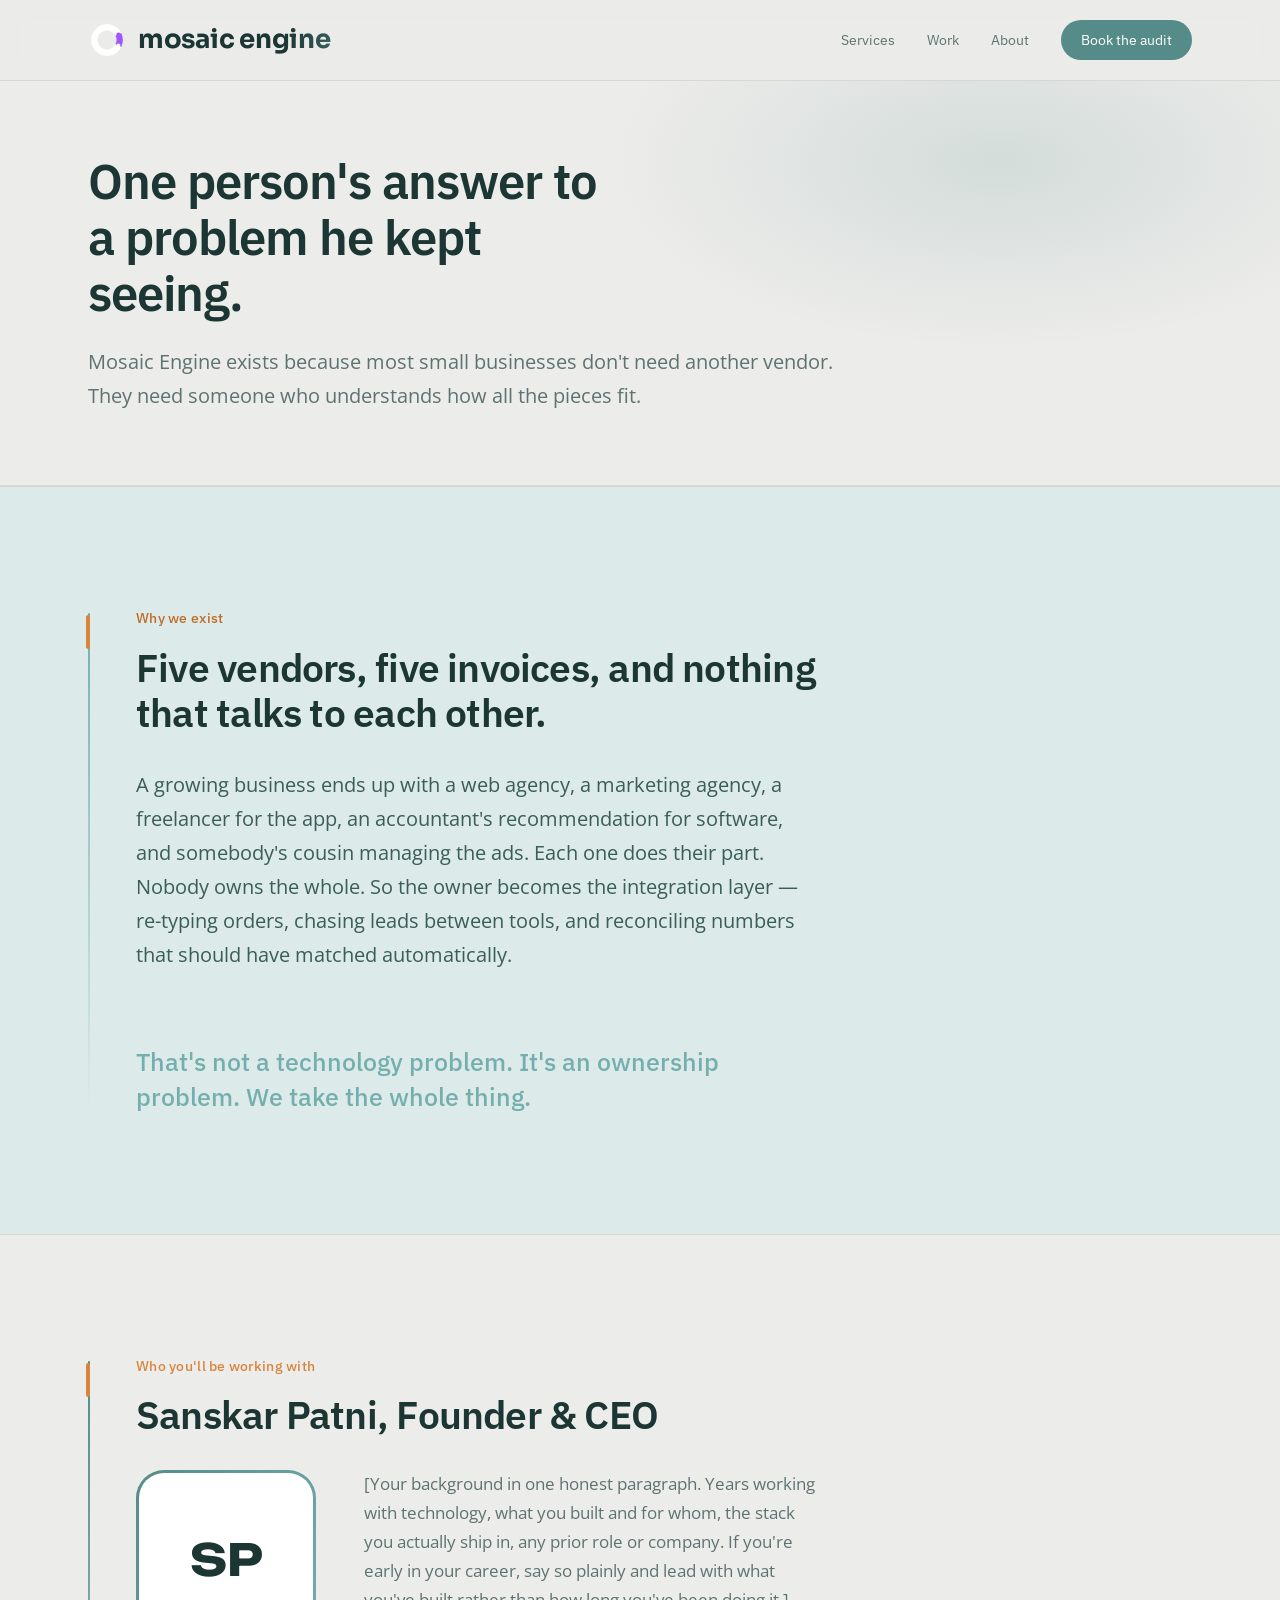
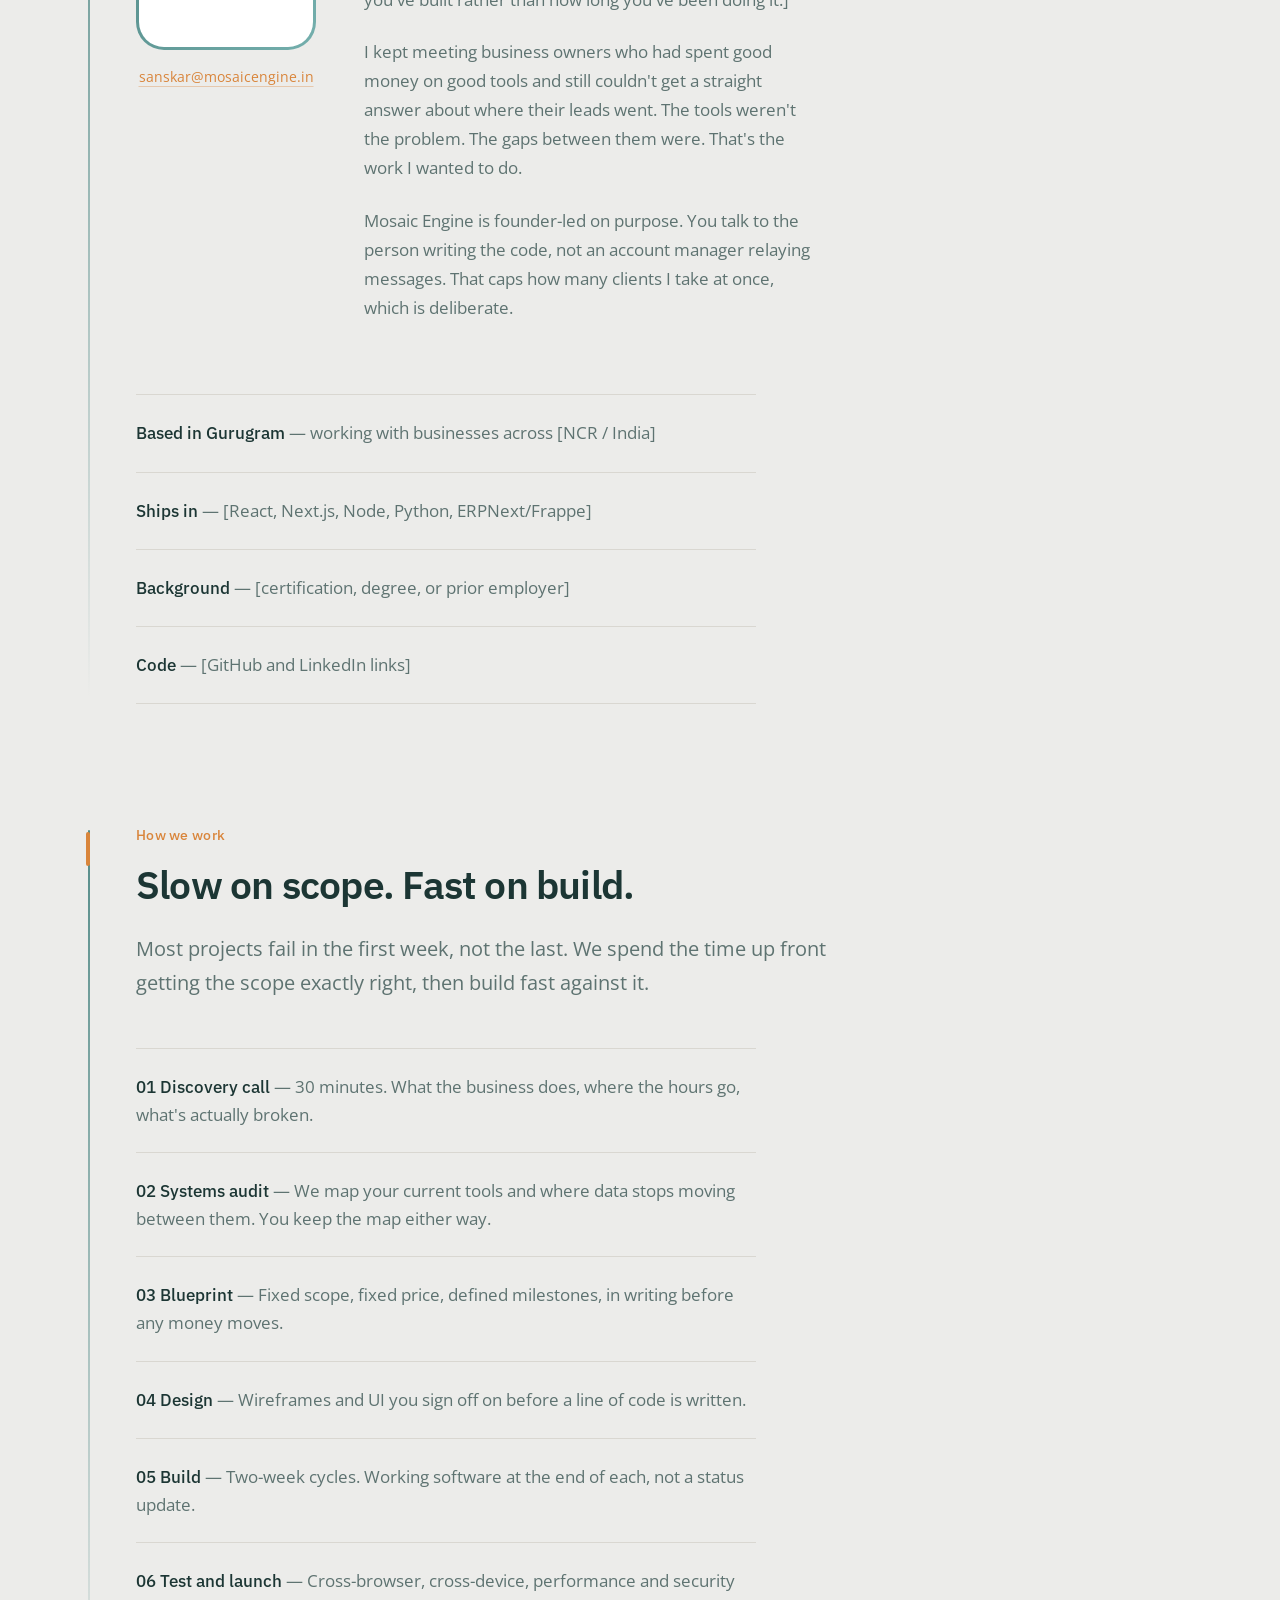
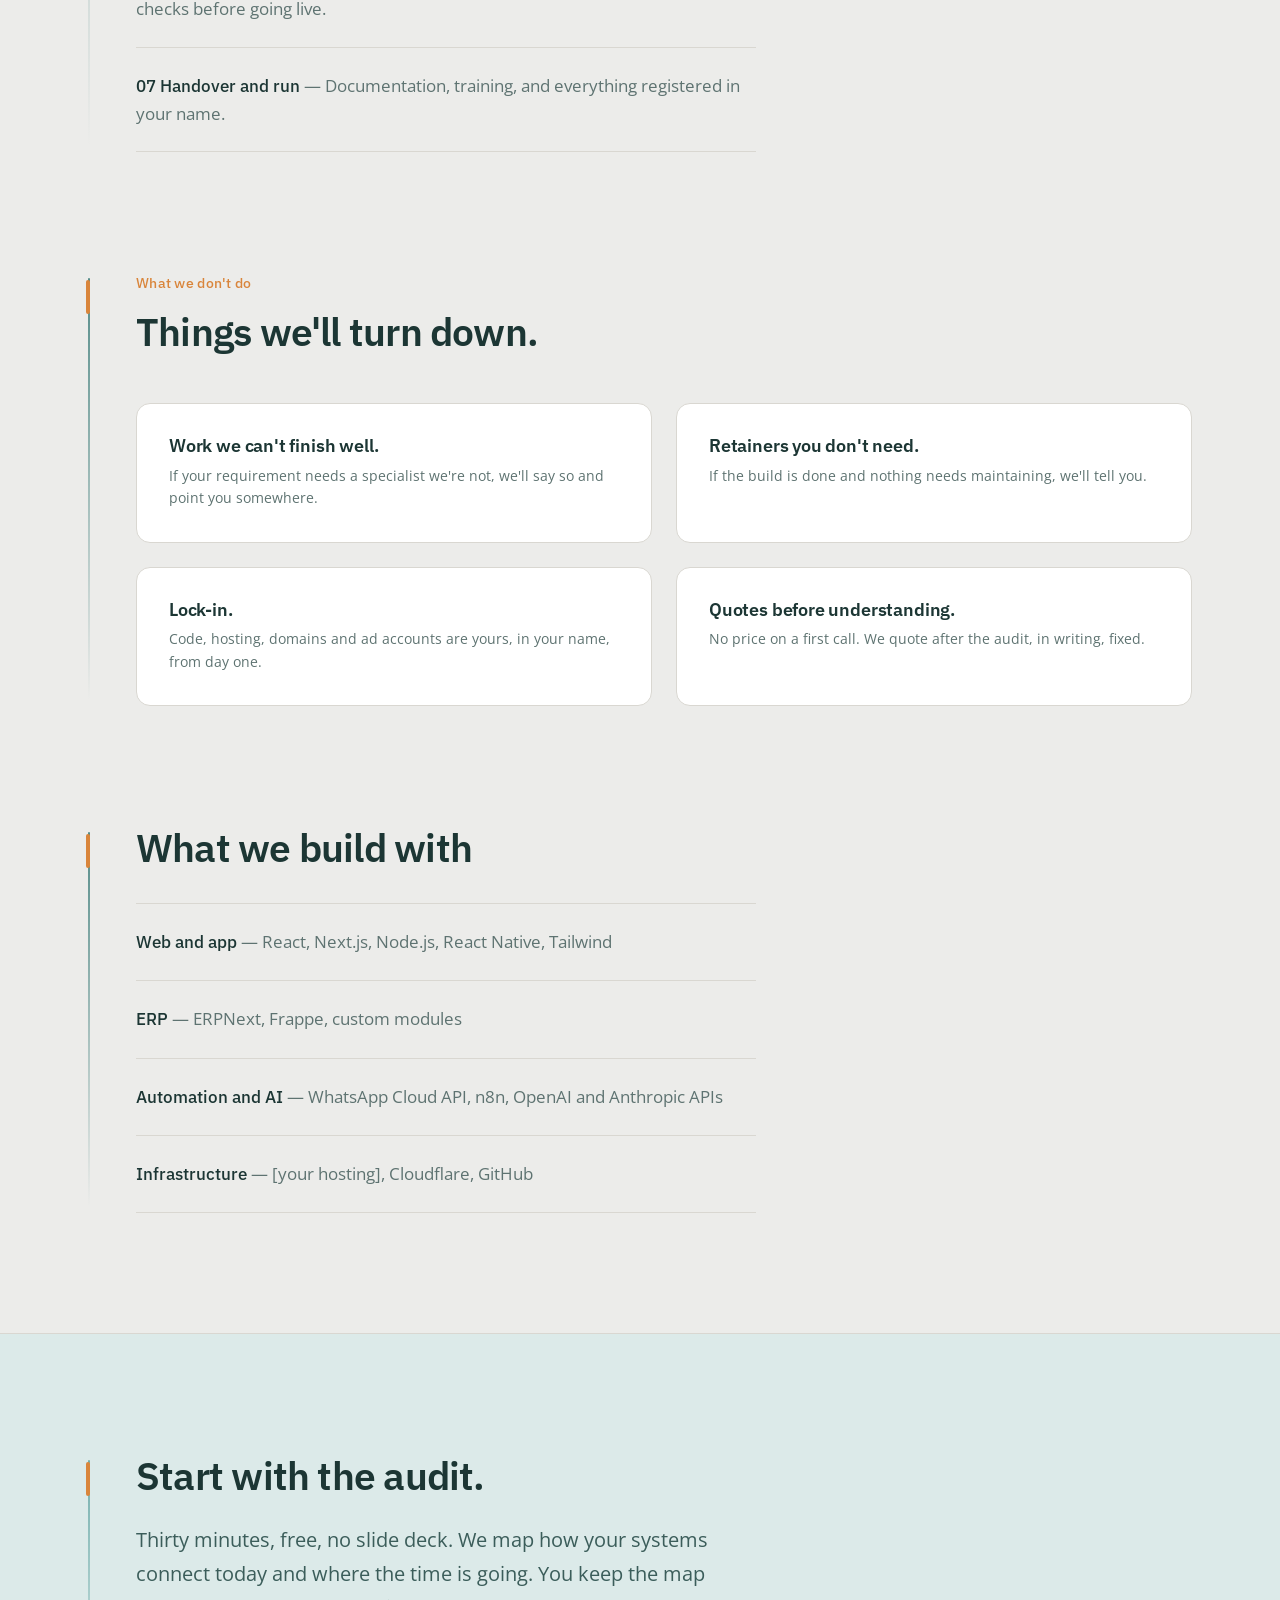
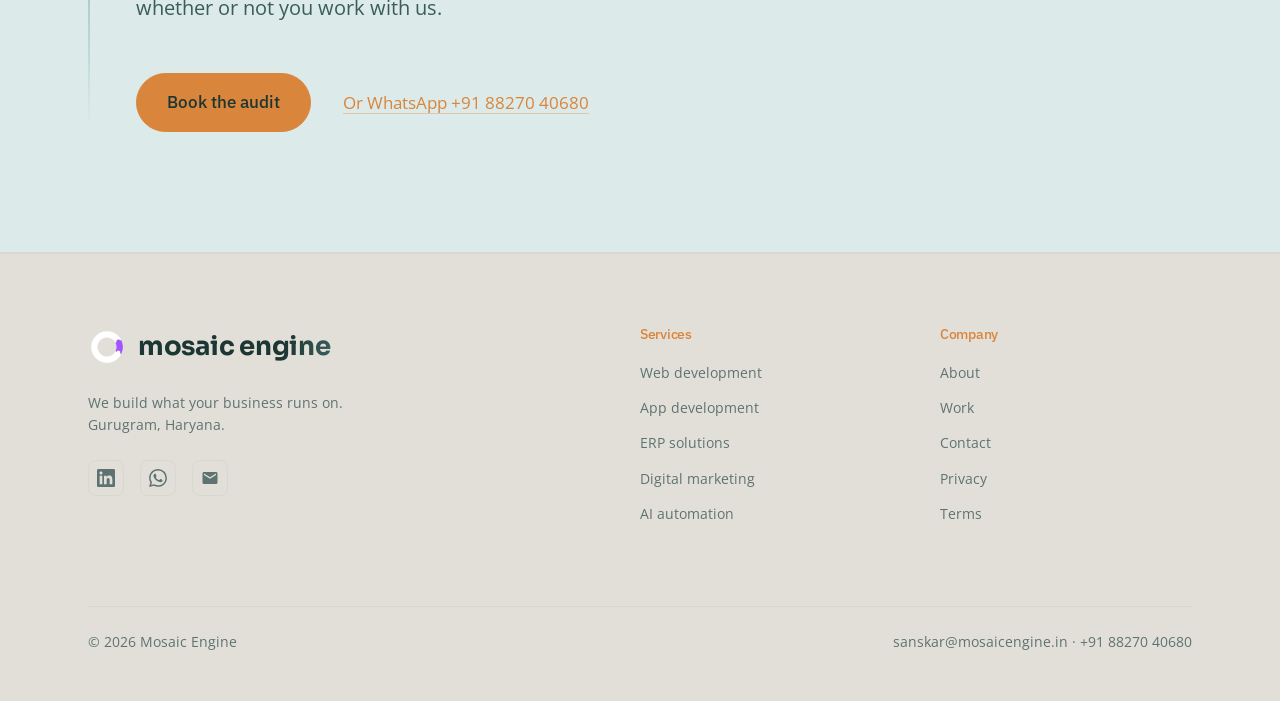
==== about.html @ bfa706b3 "Revert logo mark and favicon to original colors Keeps the teal/orange/cream site theme but restores " ====
<!DOCTYPE html>
<html lang="en-IN">
<head>
<meta charset="utf-8">
<meta name="viewport" content="width=device-width, initial-scale=1">
<title>About Mosaic Engine — Founder-led digital systems, Gurugram</title>
<meta name="description" content="Mosaic Engine is a founder-led studio in Gurugram building and connecting websites, apps, ERP, marketing and AI automation into one system.">
<link rel="canonical" href="https://mosaicengine.in/about.html">
<meta property="og:title" content="About Mosaic Engine — Founder-led digital systems, Gurugram">
<meta property="og:description" content="Mosaic Engine is a founder-led studio in Gurugram building and connecting websites, apps, ERP, marketing and AI automation into one system.">
<meta property="og:type" content="website">
<link rel="icon" href="favicon.svg" type="image/svg+xml">
<link rel="preconnect" href="https://fonts.googleapis.com">
<link rel="preconnect" href="https://fonts.gstatic.com" crossorigin>
<link href="https://fonts.googleapis.com/css2?family=Instrument+Sans:wght@400;500&family=Source+Serif+4:opsz,wght@8..60,400&display=swap" rel="stylesheet">
<link rel="stylesheet" href="styles-evolve.css">
<script>document.documentElement.classList.add('js')</script>
</head>
<body>
<a class="skip" href="#main">Skip to content</a>
<header class="site-head">
  <div class="wrap head-inner">
    <a class="brand" href="index.html" aria-label="Mosaic Engine home"><svg viewBox="12 12 96 96" aria-hidden="true"><path d="M95.95 77.53 A40 40 0 1 1 95.95 42.47 L93.26 43.78 A5 5 0 0 0 84.27 48.16 L81.57 49.48 A24 24 0 1 0 81.57 70.52 L84.27 71.84 A5 5 0 0 1 93.26 76.22 Z" fill="#FFFFFF"/><path d="M95.95 77.53 A40 40 0 0 0 95.95 42.47 L93.26 43.78 A5 5 0 0 0 84.27 48.16 L81.57 49.48 A24 24 0 0 1 81.57 70.52 L84.27 71.84 A5 5 0 0 1 93.26 76.22 Z" fill="#A056FF"/></svg><span>mosaic engine</span></a>
    <button class="nav-toggle" type="button" aria-expanded="false" aria-controls="site-nav" aria-label="Toggle menu">
      <span></span><span></span><span></span>
    </button>
    <nav class="nav" id="site-nav" aria-label="Main">
      <a href="services.html">Services</a>
      <a href="work.html">Work</a>
      <a href="about.html">About</a>
      <a class="nav-cta" href="contact.html">Book the audit</a>
    </nav>
  </div>
</header>
<main id="main">

<section class="page-head"><div class="wrap">
  <h1>One person's answer to a problem he kept seeing.</h1>
  <p class="lead">Mosaic Engine exists because most small businesses don't need another vendor. They need someone who understands how all the pieces fit.</p>
</div></section>

<section class="section inverted"><div class="wrap"><div class="seam col-8">
  <div class="seam-head"><p class="eyebrow">Why we exist</p><h2>Five vendors, five invoices, and nothing that talks to each other.</h2></div>
  <p class="lead" style="margin-top:var(--s-4)">A growing business ends up with a web agency, a marketing agency, a freelancer for the app, an accountant's recommendation for software, and somebody's cousin managing the ads. Each one does their part. Nobody owns the whole. So the owner becomes the integration layer &mdash; re-typing orders, chasing leads between tools, and reconciling numbers that should have matched automatically.</p>
  <p class="pull">That's not a technology problem. It's an ownership problem. We take the whole thing.</p>
</div></div></section>

<section class="section"><div class="wrap"><div class="seam col-8">
  <div class="seam-head"><p class="eyebrow">Who you'll be working with</p><h2>Sanskar Patni, Founder &amp; CEO</h2></div>
  <div class="founder-grid" style="margin-top:var(--s-4)">
    <div class="founder-portrait">
      <div class="founder-portrait-frame">
        <span class="founder-initials" aria-hidden="true">SP</span>
      </div>
      <a class="link founder-email" href="mailto:sanskar@mosaicengine.in">sanskar@mosaicengine.in</a>
    </div>
    <div>
      <p class="prose">[Your background in one honest paragraph. Years working with technology, what you built and for whom, the stack you actually ship in, any prior role or company. If you're early in your career, say so plainly and lead with what you've built rather than how long you've been doing it.]</p>
      <p class="prose">I kept meeting business owners who had spent good money on good tools and still couldn't get a straight answer about where their leads went. The tools weren't the problem. The gaps between them were. That's the work I wanted to do.</p>
      <p class="prose">Mosaic Engine is founder-led on purpose. You talk to the person writing the code, not an account manager relaying messages. That caps how many clients I take at once, which is deliberate.</p>
    </div>
  </div>
  <ul class="deliverables" style="margin-top:var(--s-5)">
    <li><strong>Based in Gurugram</strong> &mdash; <span>working with businesses across [NCR / India]</span></li>
    <li><strong>Ships in</strong> &mdash; <span>[React, Next.js, Node, Python, ERPNext/Frappe]</span></li>
    <li><strong>Background</strong> &mdash; <span>[certification, degree, or prior employer]</span></li>
    <li><strong>Code</strong> &mdash; <span>[GitHub and LinkedIn links]</span></li>
  </ul>
</div></div></section>

<section class="section" style="padding-top:0"><div class="wrap"><div class="seam">
  <div class="seam-head"><p class="eyebrow">How we work</p><h2>Slow on scope. Fast on build.</h2></div>
  <p class="lead" style="margin-top:var(--s-3)">Most projects fail in the first week, not the last. We spend the time up front getting the scope exactly right, then build fast against it.</p>
  <ul class="deliverables" style="margin-top:var(--s-5)">
    <li><strong>01 Discovery call</strong> &mdash; <span>30 minutes. What the business does, where the hours go, what's actually broken.</span></li>
    <li><strong>02 Systems audit</strong> &mdash; <span>We map your current tools and where data stops moving between them. You keep the map either way.</span></li>
    <li><strong>03 Blueprint</strong> &mdash; <span>Fixed scope, fixed price, defined milestones, in writing before any money moves.</span></li>
    <li><strong>04 Design</strong> &mdash; <span>Wireframes and UI you sign off on before a line of code is written.</span></li>
    <li><strong>05 Build</strong> &mdash; <span>Two-week cycles. Working software at the end of each, not a status update.</span></li>
    <li><strong>06 Test and launch</strong> &mdash; <span>Cross-browser, cross-device, performance and security checks before going live.</span></li>
    <li><strong>07 Handover and run</strong> &mdash; <span>Documentation, training, and everything registered in your name.</span></li>
  </ul>
</div></div></section>

<section class="section" style="padding-top:0"><div class="wrap"><div class="seam">
  <div class="seam-head"><p class="eyebrow">What we don't do</p><h2>Things we'll turn down.</h2></div>
  <div class="cards cards-2">
    <div class="card"><h3>Work we can't finish well.</h3><p>If your requirement needs a specialist we're not, we'll say so and point you somewhere.</p></div>
    <div class="card"><h3>Retainers you don't need.</h3><p>If the build is done and nothing needs maintaining, we'll tell you.</p></div>
    <div class="card"><h3>Lock-in.</h3><p>Code, hosting, domains and ad accounts are yours, in your name, from day one.</p></div>
    <div class="card"><h3>Quotes before understanding.</h3><p>No price on a first call. We quote after the audit, in writing, fixed.</p></div>
  </div>
</div></div></section>

<section class="section" style="padding-top:0"><div class="wrap"><div class="seam col-8">
  <div class="seam-head"><h2>What we build with</h2></div>
  <ul class="deliverables" style="margin-top:var(--s-4)">
    <li><strong>Web and app</strong> &mdash; <span>React, Next.js, Node.js, React Native, Tailwind</span></li>
    <li><strong>ERP</strong> &mdash; <span>ERPNext, Frappe, custom modules</span></li>
    <li><strong>Automation and AI</strong> &mdash; <span>WhatsApp Cloud API, n8n, OpenAI and Anthropic APIs</span></li>
    <li><strong>Infrastructure</strong> &mdash; <span>[your hosting], Cloudflare, GitHub</span></li>
  </ul>
</div></div></section>
<section class="section inverted">
  <div class="wrap"><div class="seam col-7">
    <div class="seam-head"><h2>Start with the audit.</h2></div>
    <p class="lead" style="margin-top:var(--s-3)">Thirty minutes, free, no slide deck. We map how your systems connect today and where the time is going. You keep the map whether or not you work with us.</p>
    <div class="actions">
      <a class="btn" href="contact.html">Book the audit</a>
      <a class="link" href="https://wa.me/918827040680">Or WhatsApp +91 88270 40680</a>
    </div>
  </div></div>
</section>
</main>
<footer class="site-foot">
  <div class="wrap">
    <div class="foot-grid">
      <div>
        <a class="brand" href="index.html" style="margin-bottom:var(--s-3)"><svg viewBox="12 12 96 96" aria-hidden="true"><path d="M95.95 77.53 A40 40 0 1 1 95.95 42.47 L93.26 43.78 A5 5 0 0 0 84.27 48.16 L81.57 49.48 A24 24 0 1 0 81.57 70.52 L84.27 71.84 A5 5 0 0 1 93.26 76.22 Z" fill="#FFFFFF"/><path d="M95.95 77.53 A40 40 0 0 0 95.95 42.47 L93.26 43.78 A5 5 0 0 0 84.27 48.16 L81.57 49.48 A24 24 0 0 1 81.57 70.52 L84.27 71.84 A5 5 0 0 1 93.26 76.22 Z" fill="#A056FF"/></svg><span>mosaic engine</span></a>
        <p style="font-size:var(--t-small);color:var(--slate);max-width:34ch">We build what your business runs on. Gurugram, Haryana.</p>
        <div class="social" aria-label="Follow Mosaic Engine">
          <a href="https://www.linkedin.com/company/mosaic-engine/" target="_blank" rel="noopener" aria-label="LinkedIn"><svg viewBox="0 0 24 24" aria-hidden="true"><path d="M20.447 20.452h-3.554v-5.569c0-1.328-.027-3.037-1.852-3.037-1.853 0-2.136 1.445-2.136 2.939v5.667H9.351V9h3.414v1.561h.046c.477-.9 1.637-1.85 3.37-1.85 3.601 0 4.267 2.37 4.267 5.455v6.286zM5.337 7.433c-1.144 0-2.063-.926-2.063-2.065 0-1.138.92-2.063 2.063-2.063 1.14 0 2.064.925 2.064 2.063 0 1.139-.925 2.065-2.064 2.065zm1.782 13.019H3.555V9h3.564v11.452zM22.225 0H1.771C.792 0 0 .774 0 1.729v20.542C0 23.227.792 24 1.771 24h20.451C23.2 24 24 23.227 24 22.271V1.729C24 .774 23.2 0 22.222 0h.003z"/></svg></a>
          <a href="https://wa.me/918827040680" target="_blank" rel="noopener" aria-label="WhatsApp"><svg viewBox="0 0 24 24" aria-hidden="true"><path d="M17.472 14.382c-.297-.149-1.758-.867-2.03-.967-.273-.099-.471-.148-.67.15-.197.297-.767.966-.94 1.164-.173.199-.347.223-.644.075-.297-.15-1.255-.463-2.39-1.475-.883-.788-1.48-1.761-1.653-2.059-.173-.297-.018-.458.13-.606.134-.133.298-.347.446-.52.149-.174.198-.298.298-.497.099-.198.05-.371-.025-.52-.075-.149-.669-1.612-.916-2.207-.242-.579-.487-.5-.669-.51-.173-.008-.371-.01-.57-.01-.198 0-.52.074-.792.372-.272.297-1.04 1.016-1.04 2.479 0 1.462 1.065 2.875 1.213 3.074.149.198 2.096 3.2 5.077 4.487.709.306 1.262.489 1.694.625.712.227 1.36.195 1.871.118.571-.085 1.758-.719 2.006-1.413.248-.694.248-1.289.173-1.413-.074-.124-.272-.198-.57-.347m-5.421 7.403h-.004a9.87 9.87 0 01-5.031-1.378l-.361-.214-3.741.982.998-3.648-.235-.374a9.86 9.86 0 01-1.51-5.26c.001-5.45 4.436-9.884 9.888-9.884 2.64 0 5.122 1.03 6.988 2.898a9.825 9.825 0 012.893 6.994c-.003 5.45-4.437 9.884-9.885 9.884m8.413-18.297A11.815 11.815 0 0012.05 0C5.495 0 .16 5.335.157 11.892c0 2.096.547 4.142 1.588 5.945L.057 24l6.305-1.654a11.882 11.882 0 005.683 1.448h.005c6.554 0 11.89-5.335 11.893-11.893a11.821 11.821 0 00-3.48-8.413"/></svg></a>
          <a href="mailto:sanskar@mosaicengine.in" aria-label="Email"><svg viewBox="0 0 24 24" aria-hidden="true"><path d="M20 4H4c-1.1 0-2 .9-2 2v12c0 1.1.9 2 2 2h16c1.1 0 2-.9 2-2V6c0-1.1-.9-2-2-2zm0 4-8 5-8-5V6l8 5 8-5v2z"/></svg></a>
        </div>
      </div>
      <div><h4>Services</h4><ul>
        <li><a href="web-development.html">Web development</a></li>
        <li><a href="app-development.html">App development</a></li>
        <li><a href="erpnext-implementation.html">ERP solutions</a></li>
        <li><a href="digital-marketing.html">Digital marketing</a></li>
        <li><a href="ai-automation.html">AI automation</a></li>
      </ul></div>
      <div><h4>Company</h4><ul>
        <li><a href="about.html">About</a></li>
        <li><a href="work.html">Work</a></li>
        <li><a href="contact.html">Contact</a></li>
        <li><a href="privacy.html">Privacy</a></li>
        <li><a href="terms.html">Terms</a></li>
      </ul></div>
    </div>
    <div class="foot-base">
      <span>&copy; 2026 Mosaic Engine</span>
      <span>sanskar@mosaicengine.in &middot; +91 88270 40680</span>
    </div>
  </div>
</footer>
<script src="animations.js" defer></script>
</body>
</html>
---- styles-evolve.css ----
/* ==========================================================================
   Mosaic Engine — Coastal Mosaic direction
   Drop-in alternative to styles.css. Same class names, different language:
   warm cream paper, deep and light teal, burnt-orange accents,
   IBM Plex Sans + Open Sans.
   To use: rename this file to styles.css (keep a backup of the original).
   ========================================================================== */

@import url('https://fonts.googleapis.com/css2?family=IBM+Plex+Sans:wght@400;500;600&family=Open+Sans:wght@400;600&family=Unbounded:wght@500;700&family=Sora:wght@600;700&display=swap');

:root {
  /* surfaces */
  --paper: #ECECEA;          /* page background — warm off-white */
  --surface: #FFFFFF;        /* raised panels */
  --ink: #1C3634;            /* primary text — deep teal-black */
  --slate: #5E7371;          /* secondary text, muted teal grey */
  --grout: #D9D7D1;          /* hairlines and borders */

  /* accents */
  --brass: #558C89;          /* primary accent — deep teal (was brass) */
  --violet-light: #74AFAD;   /* lighter teal — hover/secondary */
  --cyan: #D9853B;           /* vivid contrast accent — burnt orange */
  --amber: #C06B26;          /* warm accent — darker orange */
  --brass-soft: #DCEAE9;     /* accent panel fill — light teal wash */

  --font-sans: "IBM Plex Sans", -apple-system, BlinkMacSystemFont, Arial, sans-serif;
  --font-serif: "Open Sans", -apple-system, Arial, sans-serif;

  --t-display: 3.815rem;
  --t-h1: 3.052rem;
  --t-h2: 2.441rem;
  --t-h3: 1.563rem;
  --t-lead: 1.25rem;
  --t-body: 1.0625rem;
  --t-small: 0.875rem;

  --lh-tight: 1.15;
  --lh-body: 1.6;
  --lh-serif: 1.7;

  --s-1: 8px;  --s-2: 16px; --s-3: 24px; --s-4: 32px;
  --s-5: 48px; --s-6: 72px; --s-7: 120px;

  --radius: 14px;
  --radius-sm: 8px;
  --container: 1200px;
  --measure-sans: 62ch;
  --measure-serif: 68ch;
}

@media (max-width: 860px) {
  :root {
    --t-display: 2.441rem; --t-h1: 2rem; --t-h2: 1.75rem;
    --t-h3: 1.375rem; --s-7: 72px; --s-6: 48px;
  }
}

/* --- reset ------------------------------------------------------------- */

*, *::before, *::after { box-sizing: border-box; }
html { font-size: 16px; -webkit-text-size-adjust: 100%; scroll-behavior: smooth; }
body {
  margin: 0;
  background: var(--paper);
  color: var(--ink);
  font-family: var(--font-serif);
  font-size: var(--t-body);
  line-height: var(--lh-body);
  -webkit-font-smoothing: antialiased;
}
img, svg { max-width: 100%; display: block; }
h1, h2, h3, h4 {
  margin: 0;
  font-family: var(--font-sans);
  font-weight: 600;
  line-height: var(--lh-tight);
  letter-spacing: -0.02em;
  color: var(--ink);
}
h1 { font-size: var(--t-h1); }
h2 { font-size: var(--t-h2); }
h3 { font-size: var(--t-h3); letter-spacing: -0.01em; }
p { margin: 0 0 var(--s-3); max-width: var(--measure-sans); }
ul { margin: 0; padding: 0; list-style: none; }

:focus-visible { outline: 2px solid var(--cyan); outline-offset: 3px; border-radius: var(--radius-sm); }

.skip { position: absolute; left: -9999px; top: 0; background: var(--brass); color: #fff; padding: var(--s-2) var(--s-3); z-index: 100; }
.skip:focus { left: 0; }

.sr-only { position: absolute; width: 1px; height: 1px; overflow: hidden; clip: rect(0,0,0,0); white-space: nowrap; }

/* --- layout ------------------------------------------------------------ */

.wrap { width: 100%; max-width: var(--container); margin: 0 auto; padding: 0 var(--s-5); }
@media (max-width: 640px) { .wrap { padding: 0 var(--s-3); } }

.section { padding: var(--s-7) 0; }

/* the seam becomes a glowing accent rule */
.seam { position: relative; padding-left: var(--s-5); }
.seam::before {
  content: "";
  position: absolute; left: 0; top: 6px; bottom: 6px;
  width: 2px;
  background: linear-gradient(180deg, var(--brass), transparent);
  border-radius: 2px;
}
.seam > .seam-head { position: relative; }
.seam > .seam-head::before {
  content: "";
  position: absolute; left: calc(var(--s-5) * -1 - 2px); top: 8px;
  width: 4px; height: 34px; background: var(--cyan); border-radius: 2px;
}
@media (max-width: 640px) {
  .seam { padding-left: var(--s-3); }
  .seam > .seam-head::before { left: calc(var(--s-3) * -1 - 2px); }
}

.col-8 { max-width: 66%; }
.col-7 { max-width: 58%; }
@media (max-width: 900px) { .col-8, .col-7 { max-width: 100%; } }

.eyebrow {
  font-family: var(--font-sans);
  font-size: var(--t-small);
  font-weight: 500;
  color: var(--cyan);
  margin: 0 0 var(--s-2);
  letter-spacing: 0.02em;
}

.lead { font-size: var(--t-lead); line-height: var(--lh-serif); max-width: var(--measure-serif); color: var(--slate); }
.prose { line-height: var(--lh-serif); max-width: var(--measure-serif); color: var(--slate); }

.pull {
  font-family: var(--font-sans);
  font-size: var(--t-h3);
  font-weight: 500;
  line-height: 1.4;
  max-width: 42ch;
  margin: var(--s-6) 0 0;
  color: var(--violet-light);
}

/* --- inverted becomes the raised violet panel --------------------------- */

.inverted {
  background: var(--brass-soft);
  color: var(--ink);
  border-top: 1px solid var(--grout);
  border-bottom: 1px solid var(--grout);
}
.inverted .lead, .inverted .prose { color: #3B5D5A; }
.inverted .eyebrow { color: var(--amber); }
.inverted .seam::before { background: linear-gradient(180deg, var(--violet-light), transparent); }

/* --- buttons and links ------------------------------------------------- */

.btn {
  position: relative;
  display: inline-block;
  overflow: hidden;
  font-family: var(--font-sans);
  font-size: var(--t-body);
  font-weight: 500;
  padding: 15px 30px;
  border-radius: 999px;
  border: 1px solid var(--brass);
  background: var(--brass);
  color: #fff;
  text-decoration: none;
  transition: background 180ms ease, border-color 180ms ease, transform 180ms ease, box-shadow 180ms ease;
}
.btn::after {
  content: "";
  position: absolute; inset: 0;
  background: linear-gradient(120deg, transparent, rgba(255,255,255,0.4), transparent);
  transform: translateX(-130%);
  transition: transform 650ms ease;
}
.btn:hover {
  background: var(--violet-light);
  border-color: var(--violet-light);
  transform: translateY(-1px);
  box-shadow: 0 10px 28px -10px rgba(85,140,137,0.55);
}
.btn:hover::after { transform: translateX(130%); }
.inverted .btn { background: var(--cyan); border-color: var(--cyan); color: var(--ink); }
.inverted .btn:hover { background: #fff; border-color: #fff; }

.btn-quiet { background: transparent; color: var(--ink); border-color: var(--grout); }
.btn-quiet:hover { background: var(--surface); border-color: var(--brass); }

.link {
  color: var(--cyan);
  text-decoration: underline;
  text-decoration-thickness: 1px;
  text-underline-offset: 4px;
  text-decoration-color: rgba(217,133,59,0.35);
  transition: text-decoration-color 150ms ease;
}
.link:hover { text-decoration-color: var(--cyan); }

.actions { display: flex; align-items: center; gap: var(--s-4); flex-wrap: wrap; margin-top: var(--s-5); }

/* --- header ------------------------------------------------------------ */

.site-head {
  border-bottom: 1px solid var(--grout);
  position: sticky; top: 0; z-index: 50;
  background: rgba(236,236,234,0.85);
  backdrop-filter: saturate(160%) blur(12px);
}
.head-inner { display: flex; align-items: center; justify-content: space-between; height: 80px; }
.brand { display: flex; align-items: center; gap: 12px; text-decoration: none; color: var(--ink); }
.brand svg { width: 38px; height: 38px; flex-shrink: 0; transition: transform 400ms cubic-bezier(.22,.9,.3,1); }
.brand:hover svg { transform: rotate(-12deg) scale(1.06); }
.brand span {
  font-family: 'Sora', var(--font-sans);
  font-size: 1.625rem;
  font-weight: 700;
  letter-spacing: -0.01em;
  color: var(--ink);
  white-space: nowrap;
}
@supports (background-clip: text) or (-webkit-background-clip: text) {
  .brand span {
    background: linear-gradient(100deg, var(--ink) 0%, var(--ink) 35%, var(--violet-light) 68%, var(--cyan) 100%);
    background-size: 220% 100%;
    background-position: 0% 0%;
    -webkit-background-clip: text;
    background-clip: text;
    -webkit-text-fill-color: transparent;
    color: transparent;
    transition: background-position 600ms ease;
  }
}
.brand:hover span { background-position: 100% 0%; }
@media (max-width: 400px) { .brand span { font-size: 1.3rem; } }
.nav { display: flex; gap: var(--s-4); align-items: center; }
.nav a { font-family: var(--font-sans); color: var(--slate); text-decoration: none; font-size: var(--t-small); }
.nav a:hover, .nav a[aria-current] { color: var(--ink); }

.nav-toggle {
  display: none;
  flex-direction: column;
  justify-content: center;
  align-items: center;
  gap: 5px;
  width: 42px; height: 42px;
  border: 1px solid var(--grout);
  border-radius: var(--radius-sm);
  background: transparent;
  cursor: pointer;
  flex-shrink: 0;
}
.nav-toggle span { display: block; width: 20px; height: 2px; background: var(--ink); border-radius: 2px; transition: transform 280ms cubic-bezier(.22,.9,.3,1), opacity 200ms ease; }
.nav-toggle[aria-expanded="true"] span:nth-child(1) { transform: translateY(7px) rotate(45deg); }
.nav-toggle[aria-expanded="true"] span:nth-child(2) { opacity: 0; }
.nav-toggle[aria-expanded="true"] span:nth-child(3) { transform: translateY(-7px) rotate(-45deg); }

@media (max-width: 760px) {
  .head-inner { flex-wrap: wrap; }
  .nav-toggle { display: flex; }
  .nav {
    order: 3;
    flex-basis: 100%;
    position: absolute;
    left: 0; right: 0; top: 100%;
    flex-direction: column;
    align-items: stretch;
    gap: 0;
    background: var(--paper);
    border-bottom: 1px solid var(--grout);
    max-height: 0;
    overflow: hidden;
    opacity: 0;
    padding: 0 var(--s-3);
    transition: max-height 350ms cubic-bezier(.22,.9,.3,1), opacity 300ms ease, padding 350ms ease;
  }
  .nav.open { max-height: 320px; opacity: 1; padding: var(--s-3); }
  .nav a:not(.nav-cta) { display: block; padding: var(--s-3) 0; border-bottom: 1px solid var(--grout); }
  .nav-cta { display: inline-block; margin-top: var(--s-2); align-self: flex-start; }
}
.nav-cta {
  color: #fff !important;
  background: var(--brass);
  border-radius: 999px;
  padding: 9px 20px;
  border-bottom: 0;
}

/* --- hero -------------------------------------------------------------- */

.hero {
  position: relative;
  overflow: hidden;
  padding: var(--s-7) 0 var(--s-6);
  background:
    radial-gradient(760px 420px at 82% 22%, rgba(85,140,137,0.28), transparent 60%),
    radial-gradient(560px 340px at 12% 8%, rgba(217,133,59,0.12), transparent 60%);
  background-size: 140% 140%, 140% 140%;
  animation: hero-drift 22s ease-in-out infinite alternate;
}
@keyframes hero-drift {
  0% { background-position: 82% 22%, 12% 8%; }
  100% { background-position: 72% 32%, 22% 18%; }
}
.hero::after {
  content: "";
  position: absolute;
  inset: -10% -10%;
  background-image:
    conic-gradient(from 90deg at 20% 20%, transparent 25%, rgba(85,140,137,0.09) 25% 50%, transparent 50% 75%, rgba(217,133,59,0.07) 75%);
  background-size: 56px 56px;
  -webkit-mask-image: radial-gradient(ellipse 80% 60% at 50% 40%, transparent 30%, black 100%);
  mask-image: radial-gradient(ellipse 80% 60% at 50% 40%, transparent 30%, black 100%);
  animation: mosaic-drift 40s linear infinite;
  pointer-events: none;
  z-index: 0;
}
@keyframes mosaic-drift { to { background-position: 560px 560px; } }
.hero > .wrap { position: relative; z-index: 1; }
.hero-grid { display: grid; grid-template-columns: 1fr 340px; gap: var(--s-6); align-items: center; }
.hero h1 { font-size: var(--t-display); margin-bottom: var(--s-4); max-width: 15ch; opacity: 0; animation: rise 800ms cubic-bezier(.22,.9,.3,1) 100ms forwards; }
.hero .lead { opacity: 0; animation: rise 800ms cubic-bezier(.22,.9,.3,1) 260ms forwards; }
.hero .actions { opacity: 0; animation: rise 800ms cubic-bezier(.22,.9,.3,1) 420ms forwards; }
@keyframes rise { from { opacity: 0; transform: translateY(16px); } to { opacity: 1; transform: translateY(0); } }
@media (max-width: 980px) {
  .hero-grid { grid-template-columns: 1fr; }
  .hero-mark { order: 1; max-width: 150px; margin: var(--s-5) auto 0; }
}

.hero-mark { text-align: center; }
.hero-mark svg { animation: mark-float 6s ease-in-out infinite; }
@keyframes mark-float { 0%, 100% { transform: translateY(0); } 50% { transform: translateY(-10px); } }
.hero-mark-tag {
  margin: var(--s-3) 0 0;
  font-family: 'Unbounded', var(--font-sans);
  font-size: var(--t-small);
  font-weight: 500;
  letter-spacing: 0.1em;
  text-transform: uppercase;
  color: var(--cyan);
  opacity: 0;
  animation: rise 700ms cubic-bezier(.22,.9,.3,1) 900ms forwards;
}
.ring-piece { transform: translateX(22px); opacity: 0; animation: seat 900ms cubic-bezier(0.22,0.9,0.3,1) 500ms forwards; }
@keyframes seat { to { transform: translateX(0); opacity: 1; } }

/* --- commitments ------------------------------------------------------- */

.commitments {
  display: grid; grid-template-columns: repeat(4, 1fr); gap: var(--s-3);
  margin-top: var(--s-6); padding-top: 0; border-top: 0;
}
.commitments li {
  font-family: var(--font-sans);
  font-size: var(--t-small);
  color: var(--slate);
  background: var(--surface);
  border: 1px solid var(--grout);
  border-radius: var(--radius-sm);
  padding: var(--s-3);
}
@media (max-width: 760px) { .commitments { grid-template-columns: 1fr 1fr; } }
@media (max-width: 480px) { .commitments { grid-template-columns: 1fr; } }

/* --- pillars ----------------------------------------------------------- */

.pillar {
  display: grid; grid-template-columns: 84px 1fr; gap: var(--s-4);
  padding: var(--s-4); margin-bottom: var(--s-3);
  border: 1px solid var(--grout);
  border-radius: var(--radius);
  background: var(--surface);
  max-width: 940px;
  transition: border-color 180ms ease, background 180ms ease;
}
.pillar:last-child { border-bottom: 1px solid var(--grout); }
.pillar:hover { border-color: var(--brass); background: #EFF6F5; box-shadow: 0 16px 36px -20px rgba(85,140,137,0.35); }
.pillar-num { display: flex; flex-direction: column; align-items: flex-start; gap: 10px; font-family: var(--font-sans); font-size: var(--t-h3); font-weight: 600; color: var(--brass); line-height: 1.2; }
.pillar-icon { width: 30px; height: 30px; color: var(--cyan); transition: transform 350ms cubic-bezier(.22,.9,.3,1), color 350ms ease; }
.pillar:hover .pillar-icon { transform: scale(1.12) rotate(-6deg); color: var(--violet-light); }
.pillar h3 { margin-bottom: var(--s-2); }
.pillar p { margin-bottom: var(--s-2); color: var(--slate); }
.pillar-inc { font-family: var(--font-sans); font-size: var(--t-small); color: var(--cyan); }
@media (max-width: 640px) { .pillar { grid-template-columns: 1fr; gap: var(--s-2); } }

/* --- cards ------------------------------------------------------------- */

.cards { display: grid; gap: var(--s-3); margin-top: var(--s-5); }
.cards-2 { grid-template-columns: 1fr 1fr; }
.cards-3 { grid-template-columns: repeat(3, 1fr); }
@media (max-width: 860px) { .cards-2, .cards-3 { grid-template-columns: 1fr; } }

.card {
  border: 1px solid var(--grout);
  border-radius: var(--radius);
  padding: var(--s-4);
  background: var(--surface);
  transition: border-color 180ms ease, transform 180ms ease;
}
.card:hover { border-color: var(--brass); transform: translateY(-4px); box-shadow: 0 18px 40px -18px rgba(85,140,137,0.35); }
.card h3 { font-size: 1.125rem; margin-bottom: var(--s-1); }
.card p { font-size: var(--t-small); color: var(--slate); margin: 0; }
.inverted .card { border-color: #C3D9D7; background: rgba(255,255,255,0.6); }
.inverted .card p { color: #3B5D5A; }

.card-tag { display: block; font-family: var(--font-sans); font-size: var(--t-small); color: var(--amber); margin-bottom: var(--s-2); }
.card-media {
  aspect-ratio: 16 / 10;
  border: 1px solid var(--grout);
  border-radius: var(--radius-sm);
  background: linear-gradient(135deg, #3F6D6A, #74AFAD);
  margin-bottom: var(--s-3);
  display: grid; place-items: center;
  color: var(--slate); font-size: var(--t-small);
}

/* --- process ----------------------------------------------------------- */

.steps { display: grid; grid-template-columns: repeat(4, 1fr); gap: var(--s-3); margin-top: var(--s-5); }
.step {
  border-top: 0;
  border: 1px solid var(--grout);
  border-radius: var(--radius);
  background: var(--surface);
  padding: var(--s-4);
}
.step-num { font-family: var(--font-sans); font-size: var(--t-small); color: var(--cyan); display: block; margin-bottom: var(--s-2); }
.step h3 { font-size: 1.125rem; margin-bottom: var(--s-1); }
.step p { font-size: var(--t-small); color: var(--slate); margin: 0; }
@media (max-width: 860px) { .steps { grid-template-columns: 1fr 1fr; } }
@media (max-width: 520px) { .steps { grid-template-columns: 1fr; } }

/* --- faq --------------------------------------------------------------- */

.faq { margin-top: var(--s-5); max-width: 860px; }
.faq details {
  border-top: 0;
  border: 1px solid var(--grout);
  border-radius: var(--radius-sm);
  background: var(--surface);
  margin-bottom: var(--s-2);
  padding: 0 var(--s-4);
  transition: border-color 250ms ease, background 250ms ease;
}
.faq details:last-of-type { border-bottom: 1px solid var(--grout); }
.faq details:hover { border-color: var(--grout); background: #EFF6F5; }
.faq summary {
  cursor: pointer; list-style: none;
  padding: var(--s-3) 28px var(--s-3) 0;
  font-family: var(--font-sans); font-weight: 500;
  display: flex; justify-content: space-between; align-items: center; gap: var(--s-3);
  position: relative;
}
.faq summary::-webkit-details-marker { display: none; }
.faq summary::before, .faq summary::after {
  content: "";
  position: absolute; right: 0; top: 50%;
  width: 14px; height: 2px;
  background: var(--cyan);
  border-radius: 2px;
  transition: transform 300ms cubic-bezier(.22,.9,.3,1), opacity 300ms ease;
}
.faq summary::before { transform: translateY(-50%); }
.faq summary::after { transform: translateY(-50%) rotate(90deg); }
.faq details[open] { border-color: var(--brass); }
.faq details[open] summary::after { transform: translateY(-50%) rotate(0deg); opacity: 0; }
.faq details p {
  line-height: var(--lh-serif); color: var(--slate); padding-bottom: var(--s-3); max-width: var(--measure-serif);
  animation: faq-open 350ms cubic-bezier(.22,.9,.3,1);
}
@keyframes faq-open { from { opacity: 0; transform: translateY(-6px); } to { opacity: 1; transform: translateY(0); } }

/* --- page head, forms, splits ------------------------------------------ */

.page-head { padding: var(--s-6) 0 var(--s-5); border-bottom: 1px solid var(--grout);
  background: radial-gradient(620px 300px at 78% 20%, rgba(85,140,137,0.16), transparent 62%); }
.page-head h1 { max-width: 18ch; margin-bottom: var(--s-3); }
.crumb { font-family: var(--font-sans); font-size: var(--t-small); color: var(--slate); margin-bottom: var(--s-4); }
.crumb a { color: var(--slate); text-decoration: none; }
.crumb a:hover { color: var(--cyan); }

.form { max-width: 620px; margin-top: var(--s-5); }
.field { margin-bottom: var(--s-4); }
.field label { display: block; font-family: var(--font-sans); font-size: var(--t-small); color: var(--slate); margin-bottom: var(--s-1); }
.field input, .field select, .field textarea {
  width: 100%;
  font-family: var(--font-serif); font-size: var(--t-body); color: var(--ink);
  background: var(--surface);
  border: 1px solid var(--grout);
  border-radius: var(--radius-sm);
  padding: 13px 14px;
  transition: border-color 150ms ease;
}
.field textarea { resize: vertical; min-height: 120px; line-height: var(--lh-body); }
.field input:focus, .field select:focus, .field textarea:focus { outline: none; border-color: var(--brass); }
.field-row { display: grid; grid-template-columns: 1fr 1fr; gap: var(--s-4); }
@media (max-width: 640px) { .field-row { grid-template-columns: 1fr; } }
.form-note { font-size: var(--t-small); color: var(--slate); margin-top: var(--s-3); }

.split { display: grid; grid-template-columns: 1fr 1fr; gap: var(--s-6); align-items: start; }
@media (max-width: 860px) { .split { grid-template-columns: 1fr; gap: var(--s-5); } }

.deliverables { max-width: var(--measure-sans); }
.deliverables li { padding: var(--s-3) 0; border-top: 1px solid var(--grout); font-size: var(--t-body); color: var(--slate); }
.deliverables li:last-child { border-bottom: 1px solid var(--grout); }
.deliverables strong { font-family: var(--font-sans); font-weight: 500; color: var(--ink); }
.deliverables span { color: var(--slate); }

.price-line {
  font-family: var(--font-sans); font-weight: 500;
  font-size: var(--t-h3); color: var(--cyan);
  margin-top: var(--s-5);
  background: var(--surface);
  border: 1px solid var(--grout);
  border-radius: var(--radius);
  padding: var(--s-4);
}
.price-line small { display: block; font-family: var(--font-serif); font-weight: 400; font-size: var(--t-small); color: var(--slate); margin-top: var(--s-2); }

/* --- founder ------------------------------------------------------------ */

.founder-grid { display: grid; grid-template-columns: 180px 1fr; gap: var(--s-5); align-items: start; }
@media (max-width: 760px) { .founder-grid { grid-template-columns: 1fr; justify-items: center; text-align: center; } }

.founder-portrait { display: flex; flex-direction: column; align-items: center; gap: var(--s-2); }
.founder-portrait-frame {
  width: 180px; height: 180px;
  border-radius: 28px;
  padding: 3px;
  background: linear-gradient(120deg, var(--brass), var(--violet-light), var(--cyan), var(--brass));
  background-size: 300% 300%;
  animation: gradient-pan 8s ease-in-out infinite alternate;
  transition: transform 350ms cubic-bezier(.22,.9,.3,1);
}
.founder-portrait:hover .founder-portrait-frame { transform: scale(1.03) rotate(-1deg); }
.founder-portrait-frame > * {
  display: flex; align-items: center; justify-content: center;
  width: 100%; height: 100%;
  border-radius: 25px;
  background: var(--surface);
  overflow: hidden;
}
.founder-portrait-frame img { width: 100%; height: 100%; object-fit: cover; display: block; }
.founder-initials {
  font-family: 'Unbounded', var(--font-sans);
  font-size: 2.75rem;
  font-weight: 700;
  color: var(--ink);
}
.founder-email { font-size: var(--t-small); }
@keyframes gradient-pan { 0% { background-position: 0% 50%; } 100% { background-position: 100% 50%; } }

/* --- footer ------------------------------------------------------------ */

.site-foot { border-top: 1px solid var(--grout); padding: var(--s-6) 0 var(--s-5); background: #E2DFD8; }
.foot-grid { display: grid; grid-template-columns: 2fr 1fr 1fr; gap: var(--s-5); }
.foot-grid h4 { font-family: var(--font-sans); font-size: var(--t-small); color: var(--cyan); font-weight: 500; margin-bottom: var(--s-2); }
.foot-grid li { margin-bottom: var(--s-1); }
.foot-grid a { color: var(--slate); text-decoration: none; font-size: var(--t-small); }
.foot-grid a:hover { color: var(--ink); }
.foot-base {
  margin-top: var(--s-6); padding-top: var(--s-3);
  border-top: 1px solid var(--grout);
  display: flex; justify-content: space-between; gap: var(--s-3); flex-wrap: wrap;
  font-size: var(--t-small); color: var(--slate);
}
@media (max-width: 760px) { .foot-grid { grid-template-columns: 1fr; } }

.social { display: flex; gap: var(--s-2); margin-top: var(--s-3); }
.social a {
  display: inline-flex; align-items: center; justify-content: center;
  width: 36px; height: 36px;
  border: 1px solid var(--grout);
  border-radius: var(--radius-sm);
  color: var(--slate);
  transition: color 150ms ease, border-color 150ms ease, background 150ms ease;
}
.social a svg { width: 18px; height: 18px; fill: currentColor; }
.social a:hover { color: var(--ink); border-color: var(--brass); background: var(--surface); transform: translateY(-2px); }

/* --- scroll reveal ------------------------------------------------------ */
/* .js is set by an inline head script; without it (no-JS) everything stays visible. */

.js .seam,
.js .card,
.js .pillar,
.js .step,
.js .commitments li,
.js .faq details,
.js .price-line {
  opacity: 0;
  transform: translateY(24px);
  transition: opacity 700ms cubic-bezier(.22,.9,.3,1), transform 700ms cubic-bezier(.22,.9,.3,1);
}
.js .seam.in-view,
.js .card.in-view,
.js .pillar.in-view,
.js .step.in-view,
.js .commitments li.in-view,
.js .faq details.in-view,
.js .price-line.in-view {
  opacity: 1;
  transform: translateY(0);
}

.cards .card:nth-child(1), .steps .step:nth-child(1), .commitments li:nth-child(1) { transition-delay: 0ms; }
.cards .card:nth-child(2), .steps .step:nth-child(2), .commitments li:nth-child(2) { transition-delay: 100ms; }
.cards .card:nth-child(3), .steps .step:nth-child(3), .commitments li:nth-child(3) { transition-delay: 200ms; }
.steps .step:nth-child(4), .commitments li:nth-child(4) { transition-delay: 300ms; }

.pillar:nth-of-type(1) { transition-delay: 0ms; }
.pillar:nth-of-type(2) { transition-delay: 90ms; }
.pillar:nth-of-type(3) { transition-delay: 180ms; }
.pillar:nth-of-type(4) { transition-delay: 270ms; }
.pillar:nth-of-type(5) { transition-delay: 360ms; }

.faq details:nth-of-type(1) { transition-delay: 0ms; }
.faq details:nth-of-type(2) { transition-delay: 60ms; }
.faq details:nth-of-type(3) { transition-delay: 120ms; }
.faq details:nth-of-type(4) { transition-delay: 180ms; }
.faq details:nth-of-type(5) { transition-delay: 240ms; }
.faq details:nth-of-type(6) { transition-delay: 300ms; }
.faq details:nth-of-type(7) { transition-delay: 360ms; }

/* --- motion preference ------------------------------------------------- */

@media (prefers-reduced-motion: reduce) {
  html { scroll-behavior: auto; }
  *, *::before, *::after {
    animation-duration: 0.01ms !important;
    animation-delay: 0ms !important;
    animation-iteration-count: 1 !important;
    transition-duration: 0.01ms !important;
  }
  .ring-piece { transform: none; opacity: 1; }
  .hero-mark svg { animation: none; }
  .hero h1, .hero .lead, .hero .actions, .hero-mark-tag { opacity: 1; transform: none; }
  .js .seam, .js .card, .js .pillar, .js .step,
  .js .commitments li, .js .faq details, .js .price-line {
    opacity: 1;
    transform: none;
  }
}
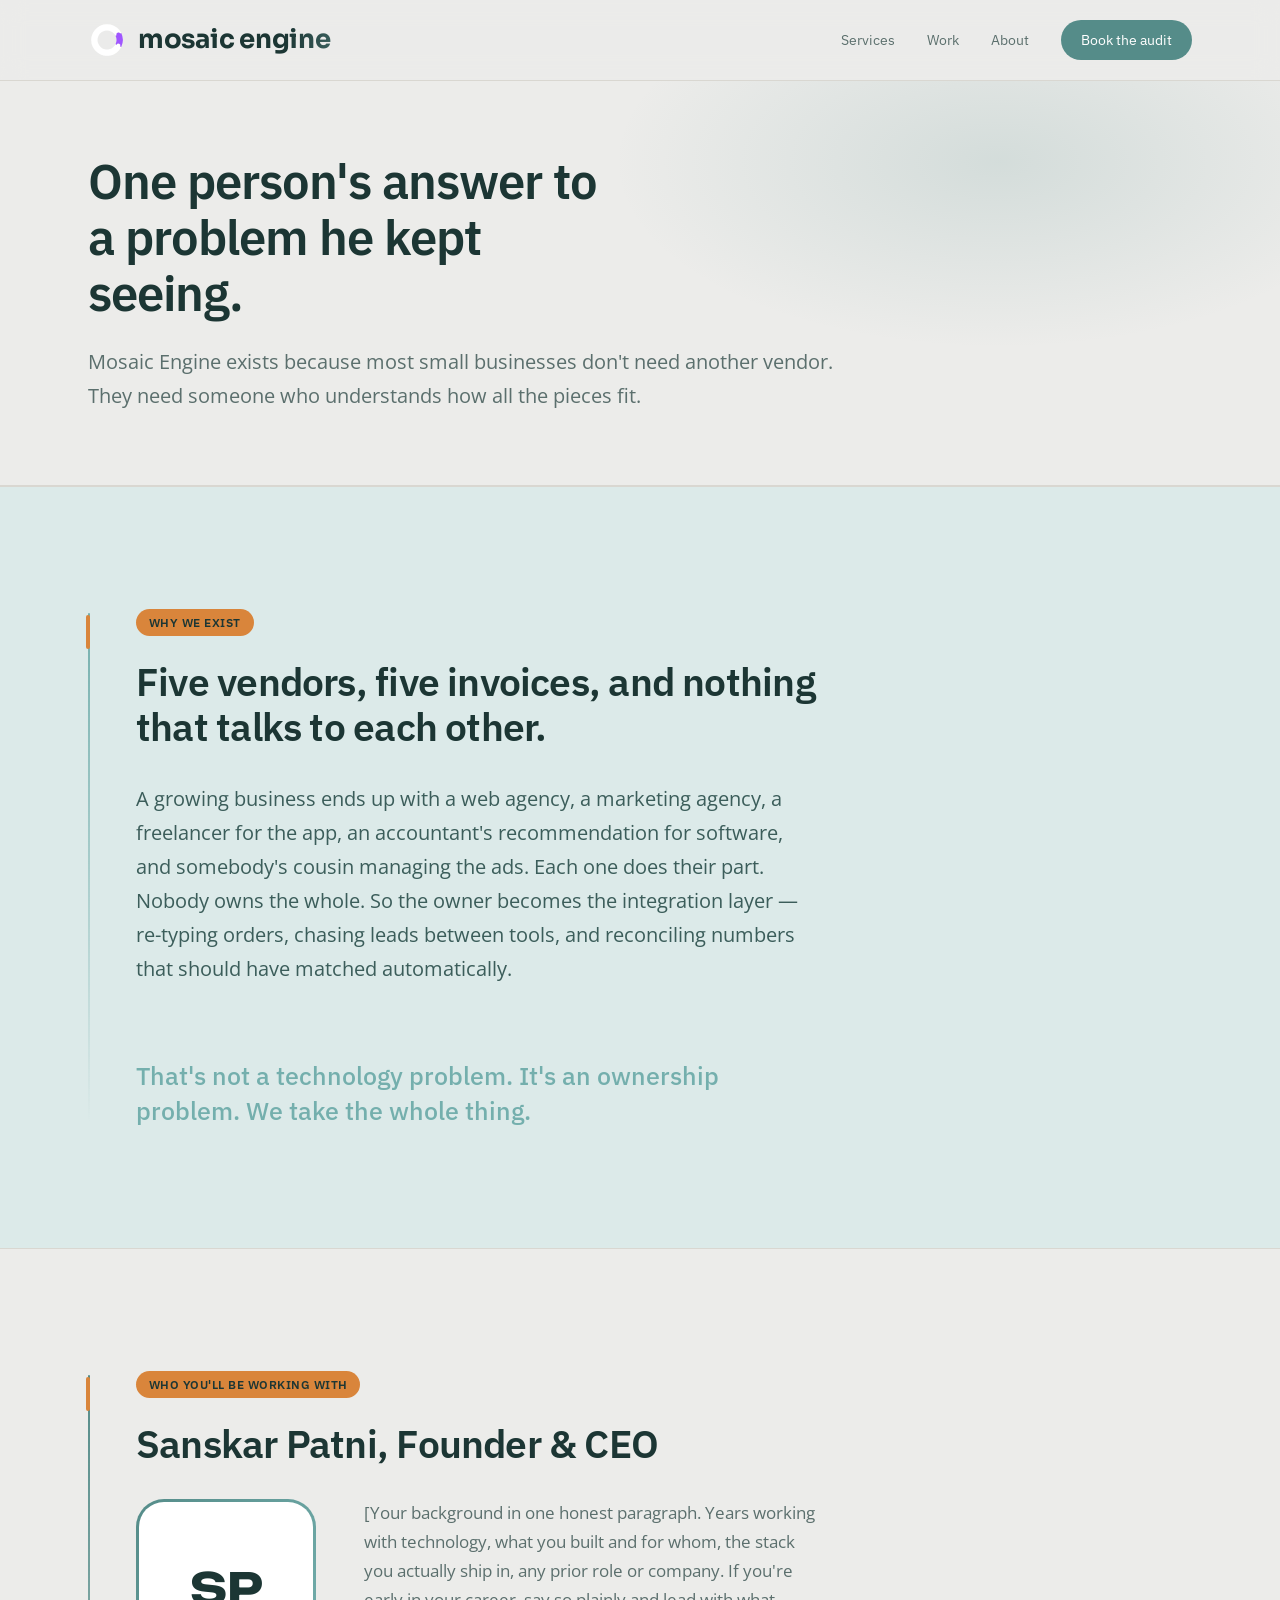
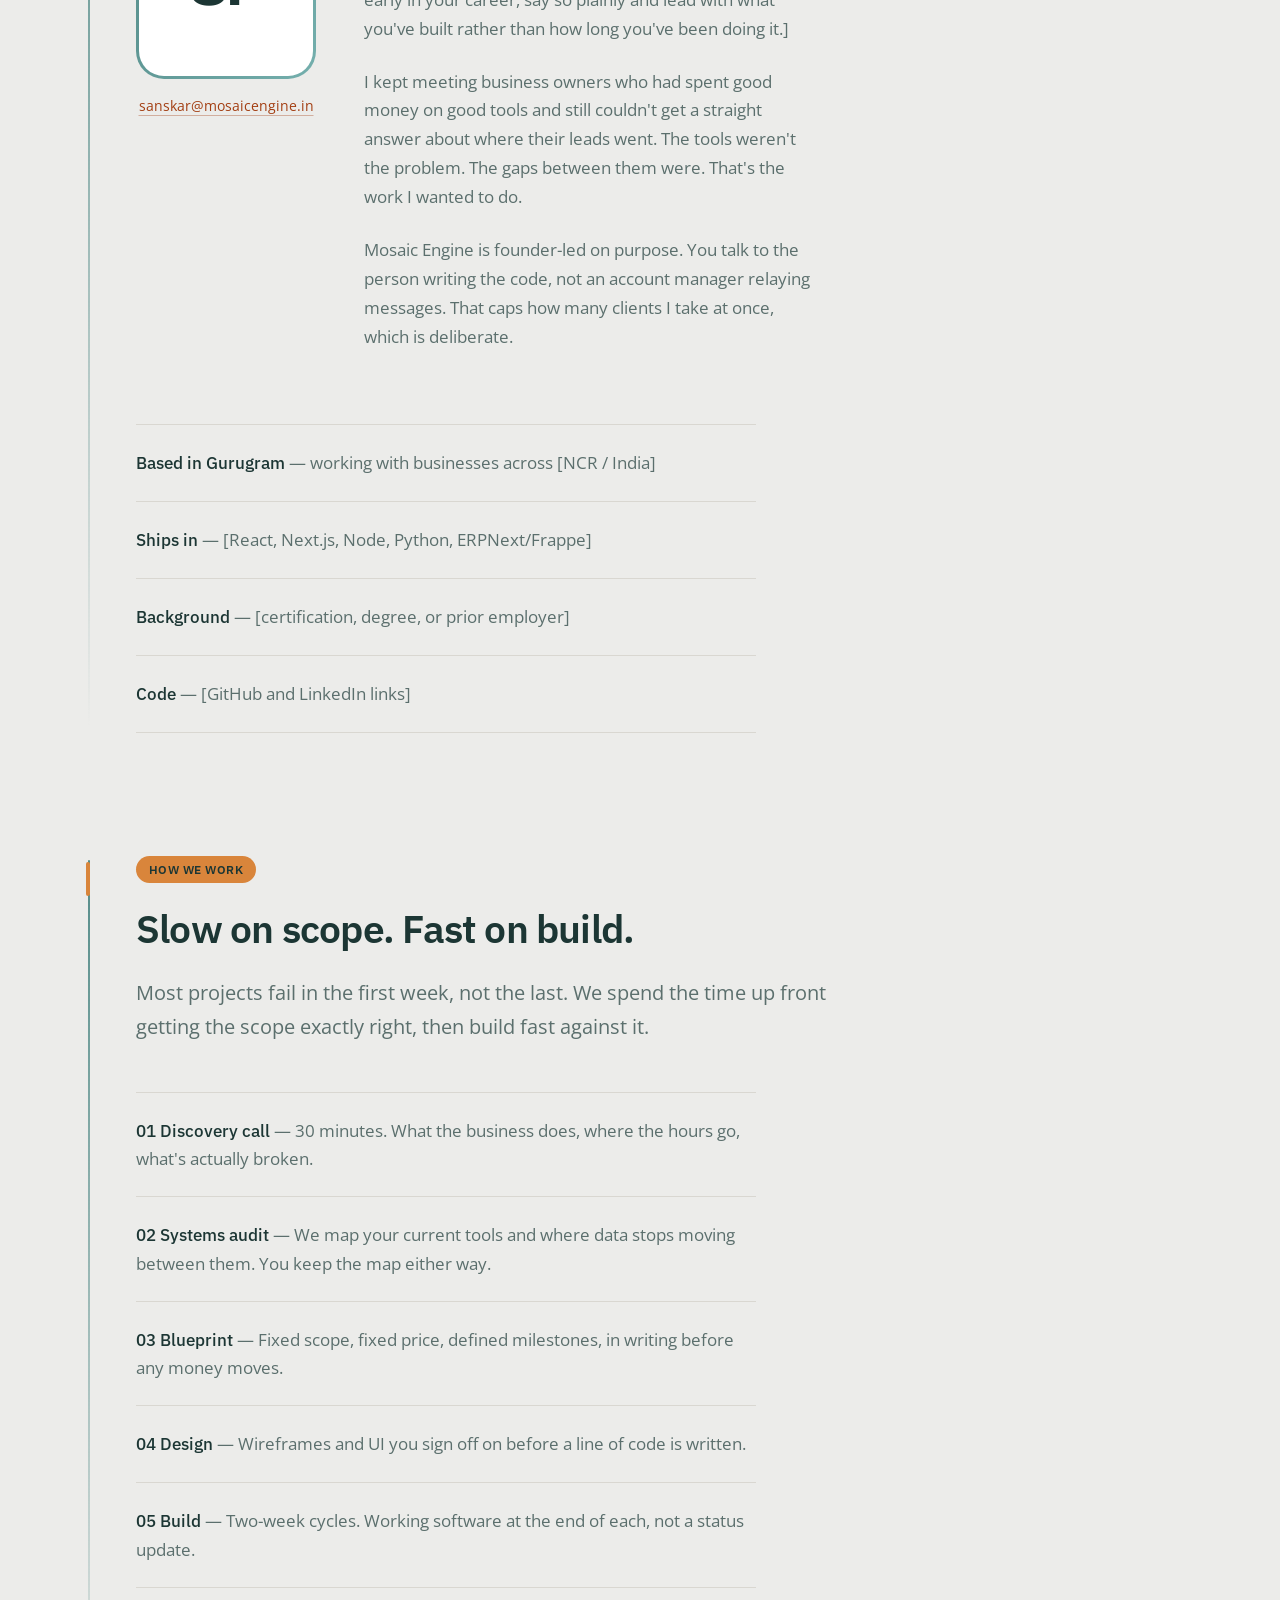
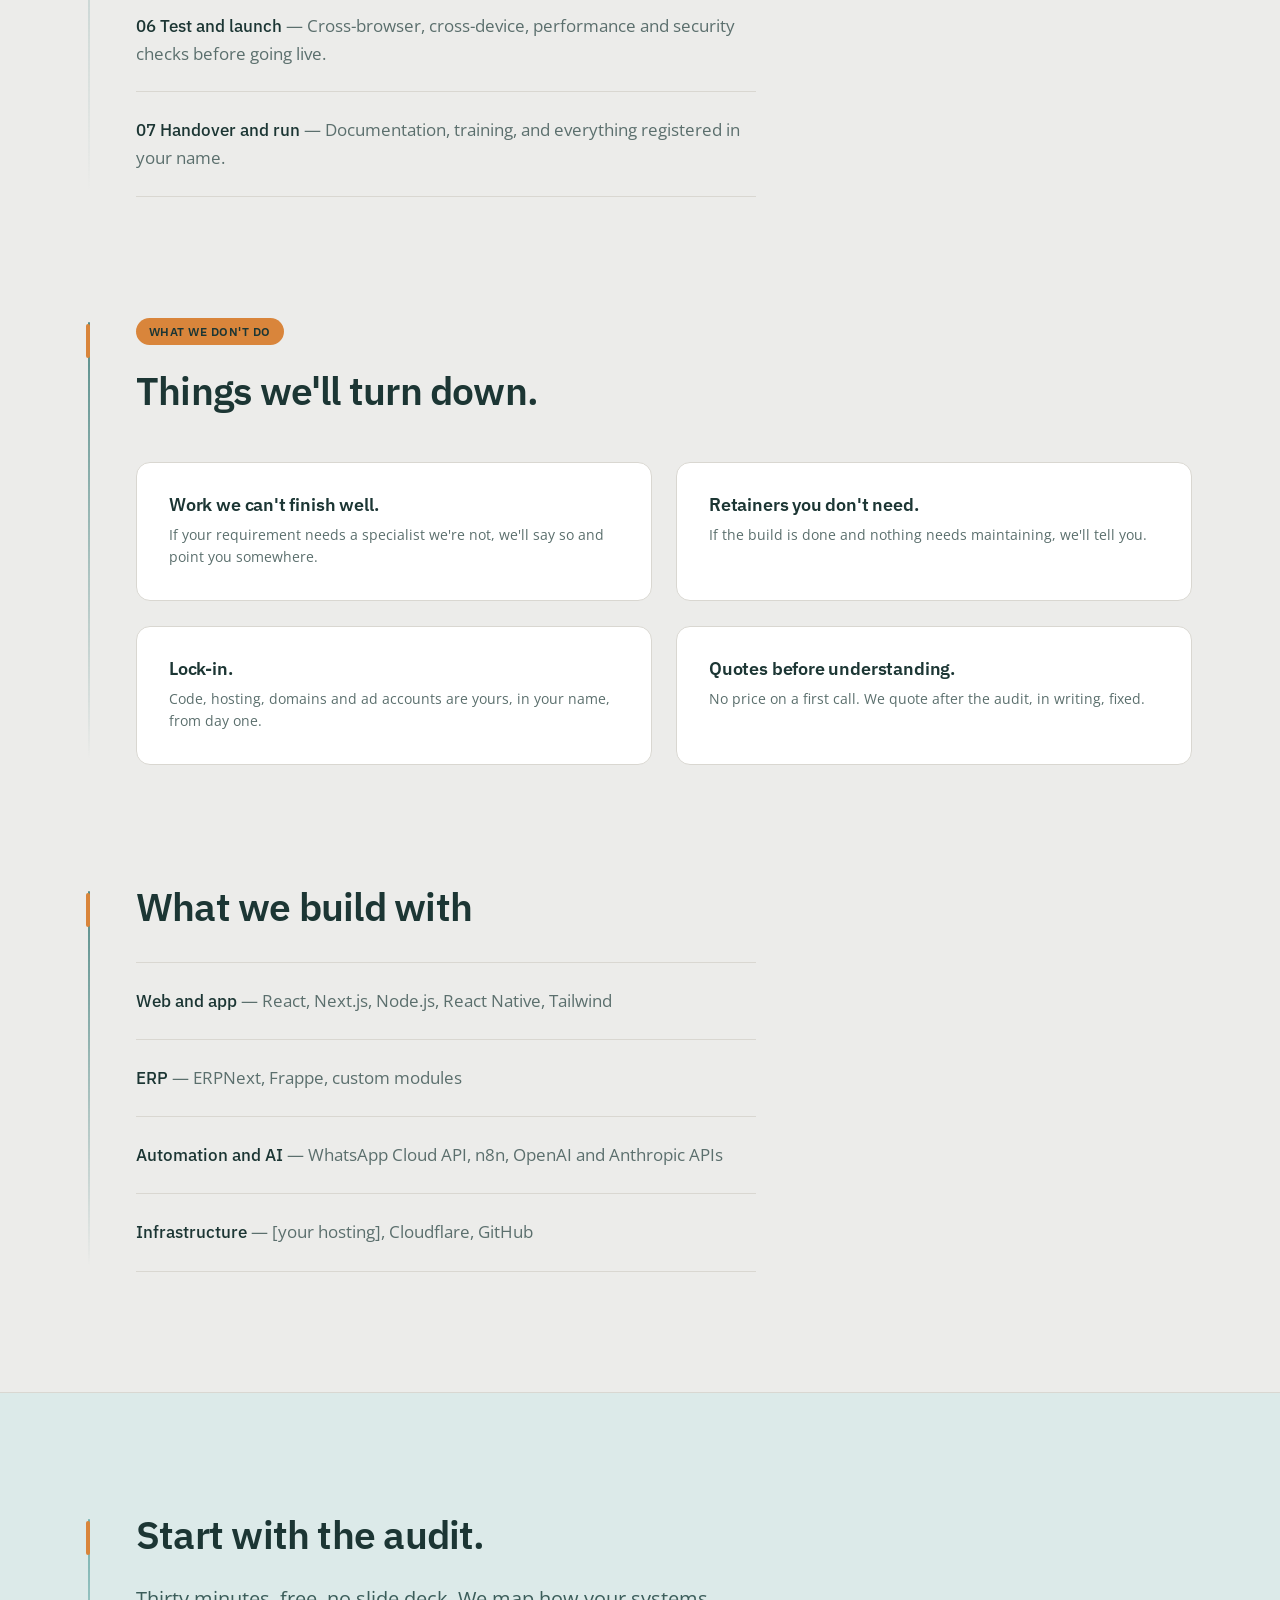
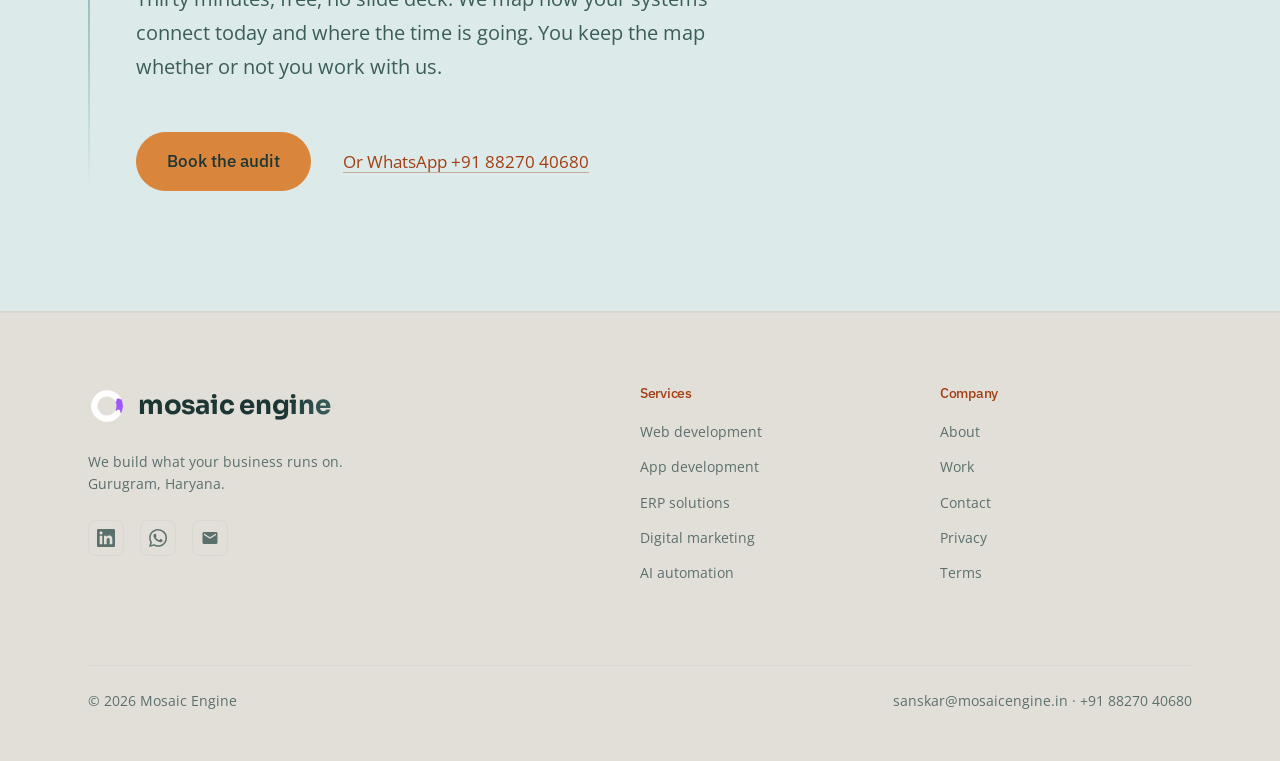
==== commit f5f3e720: "Cache-bust animations.js and bump CSS version animations.js had no version query string at all, so b" ====
--- a/about.html
+++ b/about.html
@@ -13,7 +13,7 @@
 <link rel="preconnect" href="https://fonts.googleapis.com">
 <link rel="preconnect" href="https://fonts.gstatic.com" crossorigin>
 <link href="https://fonts.googleapis.com/css2?family=Instrument+Sans:wght@400;500&family=Source+Serif+4:opsz,wght@8..60,400&display=swap" rel="stylesheet">
-<link rel="stylesheet" href="styles-evolve.css">
+<link rel="stylesheet" href="styles-evolve.css?v=3">
 <script>document.documentElement.classList.add('js')</script>
 </head>
 <body>
@@ -145,6 +145,6 @@
     </div>
   </div>
 </footer>
-<script src="animations.js" defer></script>
+<script src="animations.js?v=2" defer></script>
 </body>
 </html>
--- a/styles-evolve.css
+++ b/styles-evolve.css
@@ -13,14 +13,14 @@
   --paper: #ECECEA;          /* page background — warm off-white */
   --surface: #FFFFFF;        /* raised panels */
   --ink: #1C3634;            /* primary text — deep teal-black */
-  --slate: #5E7371;          /* secondary text, muted teal grey */
+  --slate: #5B6F6D;          /* secondary text, muted teal grey — WCAG AA vs paper/surface */
   --grout: #D9D7D1;          /* hairlines and borders */
 
   /* accents */
-  --brass: #558C89;          /* primary accent — deep teal (was brass) */
-  --violet-light: #74AFAD;   /* lighter teal — hover/secondary */
-  --cyan: #D9853B;           /* vivid contrast accent — burnt orange */
-  --amber: #C06B26;          /* warm accent — darker orange */
+  --brass: #558C89;          /* primary accent — deep teal (was brass), used for fills/borders/glows */
+  --violet-light: #74AFAD;   /* lighter teal — hover/secondary fills */
+  --cyan: #D9853B;           /* vivid contrast accent — burnt orange, used for fills/glows/borders only */
+  --amber: #A33E12;          /* rust-orange for TEXT (links, step numbers, etc) — richer/more saturated than a flat darken of --cyan, still WCAG AA */
   --brass-soft: #DCEAE9;     /* accent panel fill — light teal wash */
 
   --font-sans: "IBM Plex Sans", -apple-system, BlinkMacSystemFont, Arial, sans-serif;
@@ -122,12 +122,17 @@
 @media (max-width: 900px) { .col-8, .col-7 { max-width: 100%; } }
 
 .eyebrow {
+  display: inline-block;
   font-family: var(--font-sans);
-  font-size: var(--t-small);
-  font-weight: 500;
-  color: var(--cyan);
-  margin: 0 0 var(--s-2);
-  letter-spacing: 0.02em;
+  font-size: 0.75rem;
+  font-weight: 600;
+  color: var(--ink);
+  background: var(--cyan);
+  padding: 4px 13px;
+  border-radius: 999px;
+  margin: 0 0 var(--s-3);
+  letter-spacing: 0.04em;
+  text-transform: uppercase;
 }
 
 .lead { font-size: var(--t-lead); line-height: var(--lh-serif); max-width: var(--measure-serif); color: var(--slate); }
@@ -152,7 +157,6 @@
   border-bottom: 1px solid var(--grout);
 }
 .inverted .lead, .inverted .prose { color: #3B5D5A; }
-.inverted .eyebrow { color: var(--amber); }
 .inverted .seam::before { background: linear-gradient(180deg, var(--violet-light), transparent); }
 
 /* --- buttons and links ------------------------------------------------- */
@@ -182,6 +186,7 @@
 .btn:hover {
   background: var(--violet-light);
   border-color: var(--violet-light);
+  color: var(--ink);
   transform: translateY(-1px);
   box-shadow: 0 10px 28px -10px rgba(85,140,137,0.55);
 }
@@ -193,14 +198,14 @@
 .btn-quiet:hover { background: var(--surface); border-color: var(--brass); }
 
 .link {
-  color: var(--cyan);
+  color: var(--amber);
   text-decoration: underline;
   text-decoration-thickness: 1px;
   text-underline-offset: 4px;
-  text-decoration-color: rgba(217,133,59,0.35);
+  text-decoration-color: rgba(163,62,18,0.35);
   transition: text-decoration-color 150ms ease;
 }
-.link:hover { text-decoration-color: var(--cyan); }
+.link:hover { text-decoration-color: var(--amber); }
 
 .actions { display: flex; align-items: center; gap: var(--s-4); flex-wrap: wrap; margin-top: var(--s-5); }
 
@@ -336,13 +341,17 @@
 .hero-mark svg { animation: mark-float 6s ease-in-out infinite; }
 @keyframes mark-float { 0%, 100% { transform: translateY(0); } 50% { transform: translateY(-10px); } }
 .hero-mark-tag {
+  display: inline-block;
   margin: var(--s-3) 0 0;
   font-family: 'Unbounded', var(--font-sans);
-  font-size: var(--t-small);
+  font-size: 0.75rem;
   font-weight: 500;
-  letter-spacing: 0.1em;
+  letter-spacing: 0.08em;
   text-transform: uppercase;
-  color: var(--cyan);
+  color: var(--ink);
+  background: var(--cyan);
+  padding: 6px 16px;
+  border-radius: 999px;
   opacity: 0;
   animation: rise 700ms cubic-bezier(.22,.9,.3,1) 900ms forwards;
 }
@@ -385,7 +394,7 @@
 .pillar:hover .pillar-icon { transform: scale(1.12) rotate(-6deg); color: var(--violet-light); }
 .pillar h3 { margin-bottom: var(--s-2); }
 .pillar p { margin-bottom: var(--s-2); color: var(--slate); }
-.pillar-inc { font-family: var(--font-sans); font-size: var(--t-small); color: var(--cyan); }
+.pillar-inc { font-family: var(--font-sans); font-size: var(--t-small); color: var(--amber); }
 @media (max-width: 640px) { .pillar { grid-template-columns: 1fr; gap: var(--s-2); } }
 
 /* --- cards ------------------------------------------------------------- */
@@ -408,7 +417,7 @@
 .inverted .card { border-color: #C3D9D7; background: rgba(255,255,255,0.6); }
 .inverted .card p { color: #3B5D5A; }
 
-.card-tag { display: block; font-family: var(--font-sans); font-size: var(--t-small); color: var(--amber); margin-bottom: var(--s-2); }
+.card-tag { display: inline-block; font-family: var(--font-sans); font-size: 0.75rem; font-weight: 600; color: var(--ink); background: var(--cyan); padding: 3px 11px; border-radius: 999px; letter-spacing: 0.03em; margin-bottom: var(--s-3); }
 .card-media {
   aspect-ratio: 16 / 10;
   border: 1px solid var(--grout);
@@ -429,7 +438,7 @@
   background: var(--surface);
   padding: var(--s-4);
 }
-.step-num { font-family: var(--font-sans); font-size: var(--t-small); color: var(--cyan); display: block; margin-bottom: var(--s-2); }
+.step-num { font-family: var(--font-sans); font-size: var(--t-small); color: var(--amber); display: block; margin-bottom: var(--s-2); }
 .step h3 { font-size: 1.125rem; margin-bottom: var(--s-1); }
 .step p { font-size: var(--t-small); color: var(--slate); margin: 0; }
 @media (max-width: 860px) { .steps { grid-template-columns: 1fr 1fr; } }
@@ -482,7 +491,7 @@
 .page-head h1 { max-width: 18ch; margin-bottom: var(--s-3); }
 .crumb { font-family: var(--font-sans); font-size: var(--t-small); color: var(--slate); margin-bottom: var(--s-4); }
 .crumb a { color: var(--slate); text-decoration: none; }
-.crumb a:hover { color: var(--cyan); }
+.crumb a:hover { color: var(--amber); }
 
 .form { max-width: 620px; margin-top: var(--s-5); }
 .field { margin-bottom: var(--s-4); }
@@ -513,7 +522,7 @@
 
 .price-line {
   font-family: var(--font-sans); font-weight: 500;
-  font-size: var(--t-h3); color: var(--cyan);
+  font-size: var(--t-h3); color: var(--amber);
   margin-top: var(--s-5);
   background: var(--surface);
   border: 1px solid var(--grout);
@@ -559,7 +568,7 @@
 
 .site-foot { border-top: 1px solid var(--grout); padding: var(--s-6) 0 var(--s-5); background: #E2DFD8; }
 .foot-grid { display: grid; grid-template-columns: 2fr 1fr 1fr; gap: var(--s-5); }
-.foot-grid h4 { font-family: var(--font-sans); font-size: var(--t-small); color: var(--cyan); font-weight: 500; margin-bottom: var(--s-2); }
+.foot-grid h4 { font-family: var(--font-sans); font-size: var(--t-small); color: var(--amber); font-weight: 500; margin-bottom: var(--s-2); }
 .foot-grid li { margin-bottom: var(--s-1); }
 .foot-grid a { color: var(--slate); text-decoration: none; font-size: var(--t-small); }
 .foot-grid a:hover { color: var(--ink); }
@@ -594,7 +603,8 @@
 .js .faq details,
 .js .price-line {
   opacity: 0;
-  transform: translateY(24px);
+  transform: perspective(1000px) translateY(28px) rotateX(-10deg);
+  transform-origin: 50% 100%;
   transition: opacity 700ms cubic-bezier(.22,.9,.3,1), transform 700ms cubic-bezier(.22,.9,.3,1);
 }
 .js .seam.in-view,
@@ -605,7 +615,7 @@
 .js .faq details.in-view,
 .js .price-line.in-view {
   opacity: 1;
-  transform: translateY(0);
+  transform: perspective(1000px) translateY(0) rotateX(0deg);
 }
 
 .cards .card:nth-child(1), .steps .step:nth-child(1), .commitments li:nth-child(1) { transition-delay: 0ms; }
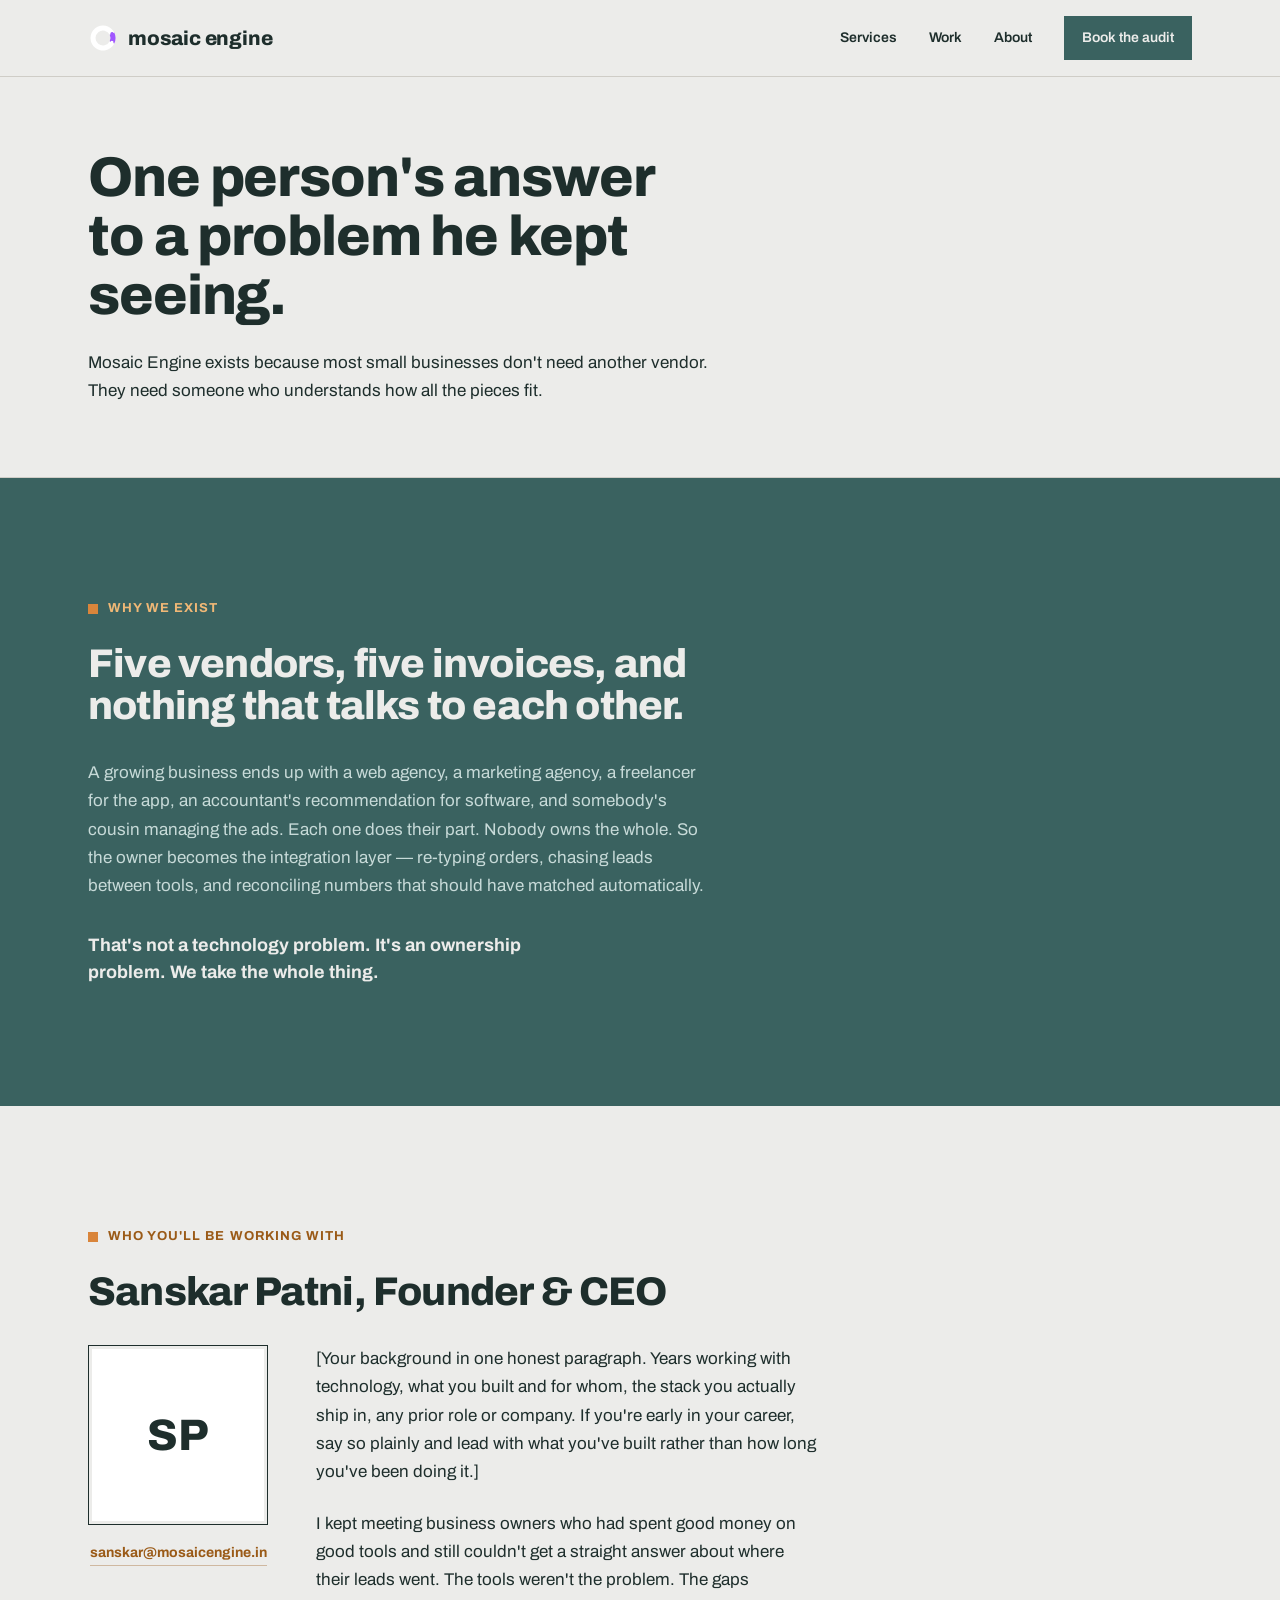
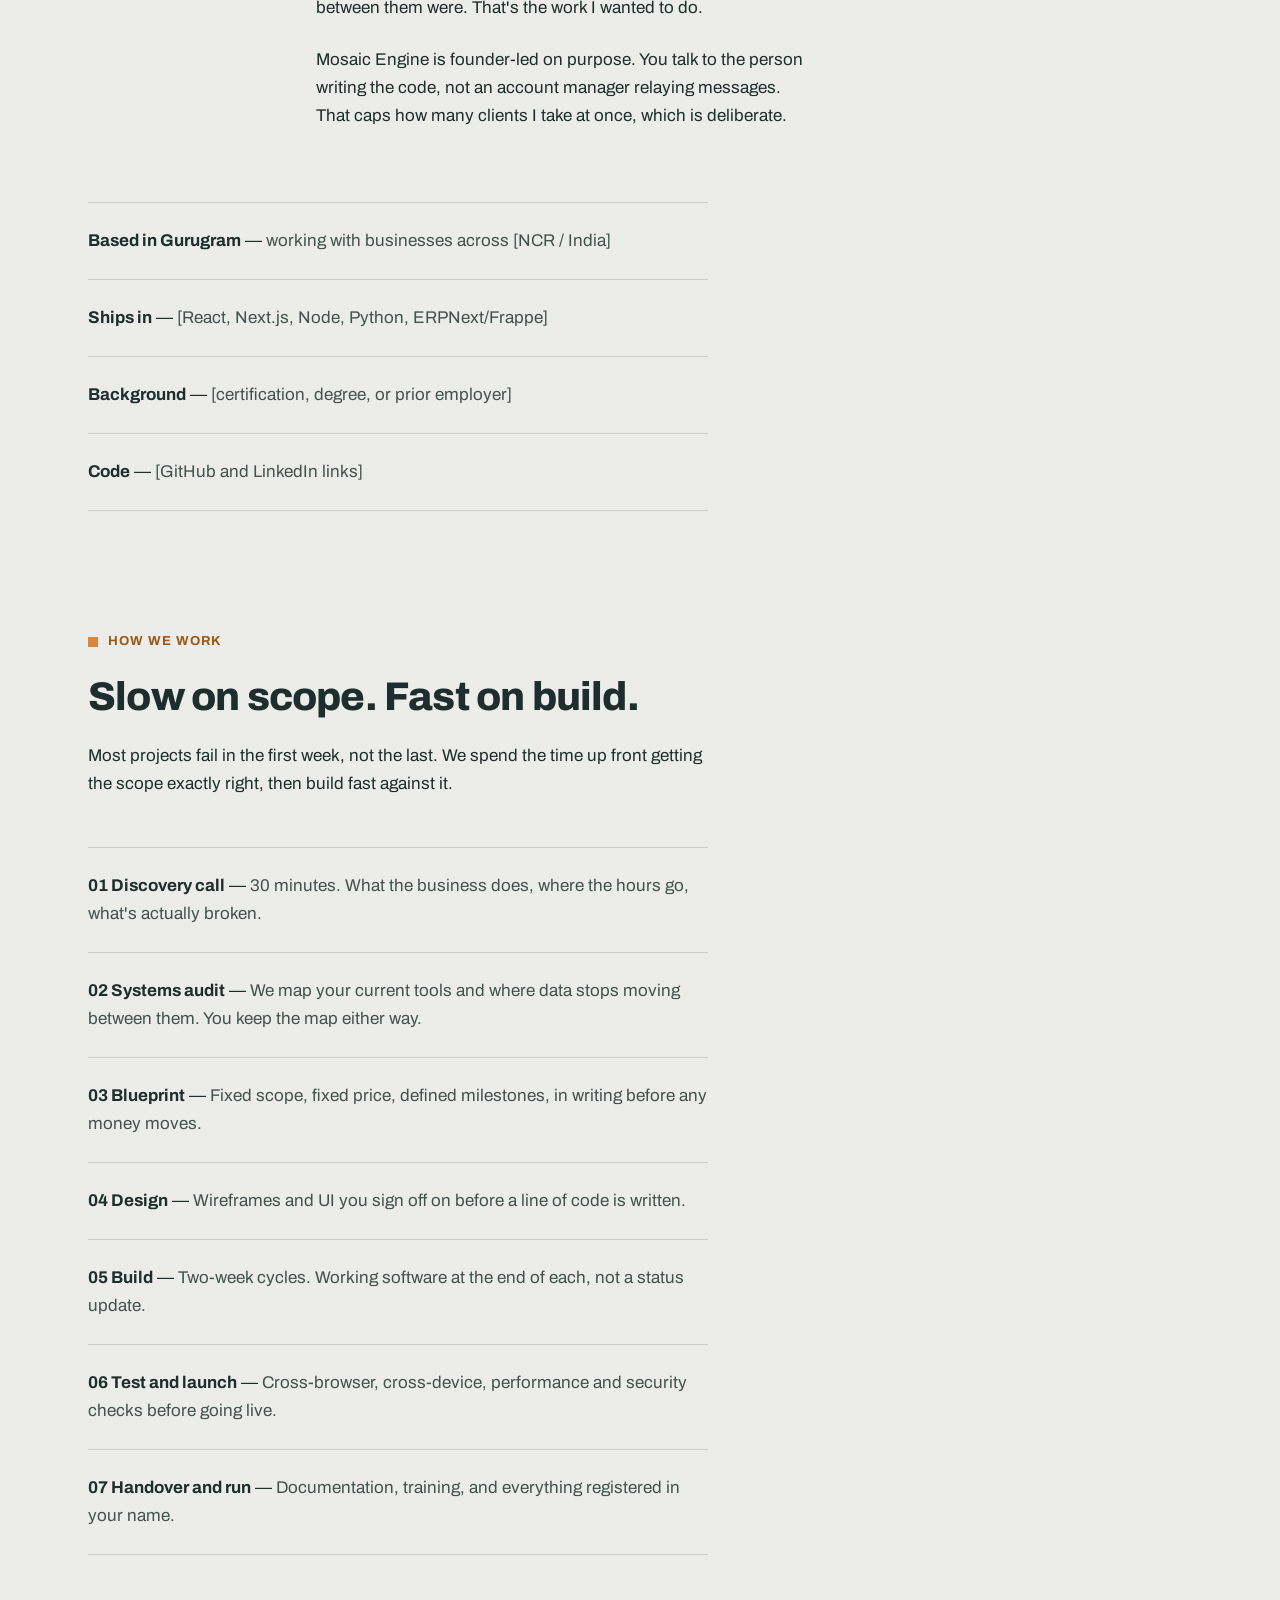
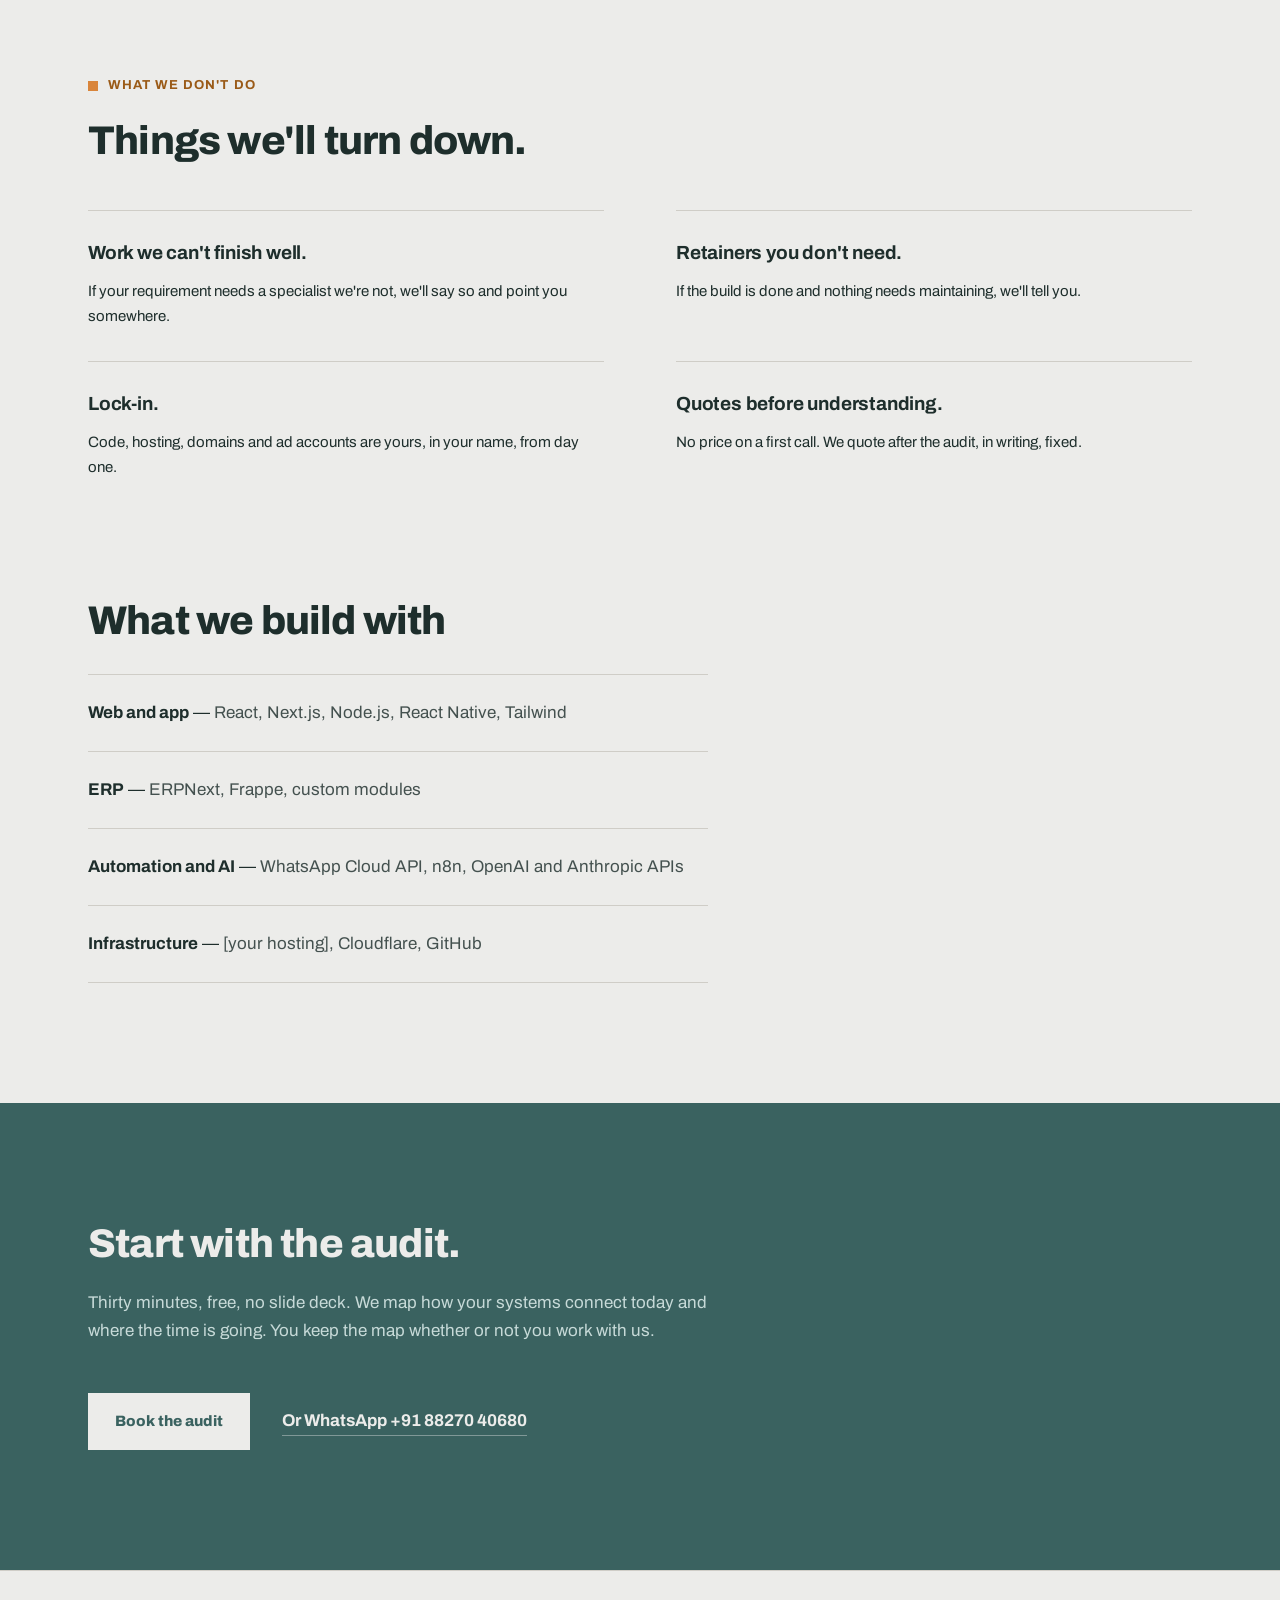
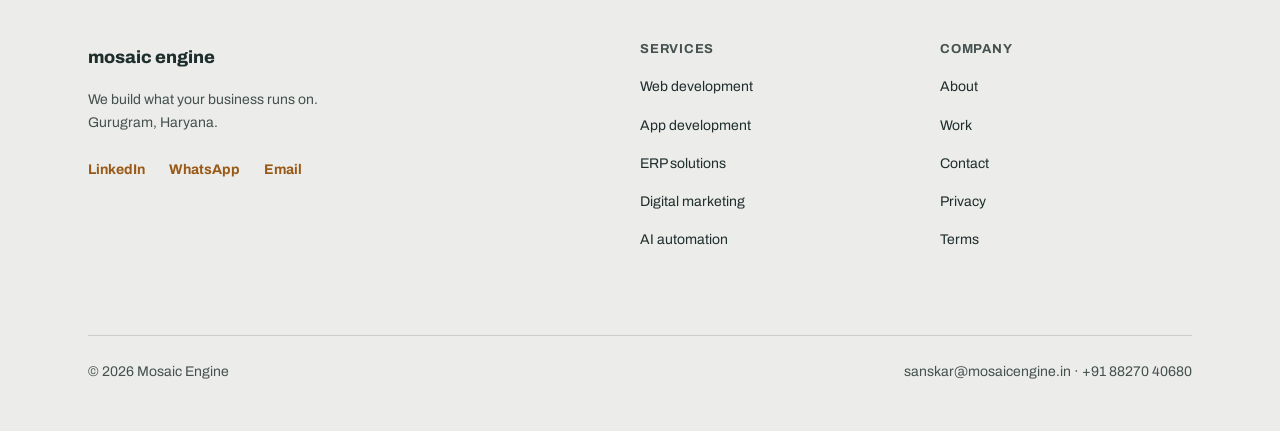
==== commit 6be45a35: "Redesign site UI to match reference artifact Ports the visual language from the client's reference d" ====
--- a/about.html
+++ b/about.html
@@ -12,8 +12,7 @@
 <link rel="icon" href="favicon.svg" type="image/svg+xml">
 <link rel="preconnect" href="https://fonts.googleapis.com">
 <link rel="preconnect" href="https://fonts.gstatic.com" crossorigin>
-<link href="https://fonts.googleapis.com/css2?family=Instrument+Sans:wght@400;500&family=Source+Serif+4:opsz,wght@8..60,400&display=swap" rel="stylesheet">
-<link rel="stylesheet" href="styles-evolve.css?v=3">
+<link rel="stylesheet" href="styles-evolve.css?v=4">
 <script>document.documentElement.classList.add('js')</script>
 </head>
 <body>
@@ -116,12 +115,12 @@
   <div class="wrap">
     <div class="foot-grid">
       <div>
-        <a class="brand" href="index.html" style="margin-bottom:var(--s-3)"><svg viewBox="12 12 96 96" aria-hidden="true"><path d="M95.95 77.53 A40 40 0 1 1 95.95 42.47 L93.26 43.78 A5 5 0 0 0 84.27 48.16 L81.57 49.48 A24 24 0 1 0 81.57 70.52 L84.27 71.84 A5 5 0 0 1 93.26 76.22 Z" fill="#FFFFFF"/><path d="M95.95 77.53 A40 40 0 0 0 95.95 42.47 L93.26 43.78 A5 5 0 0 0 84.27 48.16 L81.57 49.48 A24 24 0 0 1 81.57 70.52 L84.27 71.84 A5 5 0 0 1 93.26 76.22 Z" fill="#A056FF"/></svg><span>mosaic engine</span></a>
+        <p class="foot-brand-name">mosaic engine</p>
         <p style="font-size:var(--t-small);color:var(--slate);max-width:34ch">We build what your business runs on. Gurugram, Haryana.</p>
         <div class="social" aria-label="Follow Mosaic Engine">
-          <a href="https://www.linkedin.com/company/mosaic-engine/" target="_blank" rel="noopener" aria-label="LinkedIn"><svg viewBox="0 0 24 24" aria-hidden="true"><path d="M20.447 20.452h-3.554v-5.569c0-1.328-.027-3.037-1.852-3.037-1.853 0-2.136 1.445-2.136 2.939v5.667H9.351V9h3.414v1.561h.046c.477-.9 1.637-1.85 3.37-1.85 3.601 0 4.267 2.37 4.267 5.455v6.286zM5.337 7.433c-1.144 0-2.063-.926-2.063-2.065 0-1.138.92-2.063 2.063-2.063 1.14 0 2.064.925 2.064 2.063 0 1.139-.925 2.065-2.064 2.065zm1.782 13.019H3.555V9h3.564v11.452zM22.225 0H1.771C.792 0 0 .774 0 1.729v20.542C0 23.227.792 24 1.771 24h20.451C23.2 24 24 23.227 24 22.271V1.729C24 .774 23.2 0 22.222 0h.003z"/></svg></a>
-          <a href="https://wa.me/918827040680" target="_blank" rel="noopener" aria-label="WhatsApp"><svg viewBox="0 0 24 24" aria-hidden="true"><path d="M17.472 14.382c-.297-.149-1.758-.867-2.03-.967-.273-.099-.471-.148-.67.15-.197.297-.767.966-.94 1.164-.173.199-.347.223-.644.075-.297-.15-1.255-.463-2.39-1.475-.883-.788-1.48-1.761-1.653-2.059-.173-.297-.018-.458.13-.606.134-.133.298-.347.446-.52.149-.174.198-.298.298-.497.099-.198.05-.371-.025-.52-.075-.149-.669-1.612-.916-2.207-.242-.579-.487-.5-.669-.51-.173-.008-.371-.01-.57-.01-.198 0-.52.074-.792.372-.272.297-1.04 1.016-1.04 2.479 0 1.462 1.065 2.875 1.213 3.074.149.198 2.096 3.2 5.077 4.487.709.306 1.262.489 1.694.625.712.227 1.36.195 1.871.118.571-.085 1.758-.719 2.006-1.413.248-.694.248-1.289.173-1.413-.074-.124-.272-.198-.57-.347m-5.421 7.403h-.004a9.87 9.87 0 01-5.031-1.378l-.361-.214-3.741.982.998-3.648-.235-.374a9.86 9.86 0 01-1.51-5.26c.001-5.45 4.436-9.884 9.888-9.884 2.64 0 5.122 1.03 6.988 2.898a9.825 9.825 0 012.893 6.994c-.003 5.45-4.437 9.884-9.885 9.884m8.413-18.297A11.815 11.815 0 0012.05 0C5.495 0 .16 5.335.157 11.892c0 2.096.547 4.142 1.588 5.945L.057 24l6.305-1.654a11.882 11.882 0 005.683 1.448h.005c6.554 0 11.89-5.335 11.893-11.893a11.821 11.821 0 00-3.48-8.413"/></svg></a>
-          <a href="mailto:sanskar@mosaicengine.in" aria-label="Email"><svg viewBox="0 0 24 24" aria-hidden="true"><path d="M20 4H4c-1.1 0-2 .9-2 2v12c0 1.1.9 2 2 2h16c1.1 0 2-.9 2-2V6c0-1.1-.9-2-2-2zm0 4-8 5-8-5V6l8 5 8-5v2z"/></svg></a>
+          <a href="https://www.linkedin.com/company/mosaic-engine/" target="_blank" rel="noopener">LinkedIn</a>
+          <a href="https://wa.me/918827040680" target="_blank" rel="noopener">WhatsApp</a>
+          <a href="mailto:sanskar@mosaicengine.in">Email</a>
         </div>
       </div>
       <div><h4>Services</h4><ul>
--- a/styles-evolve.css
+++ b/styles-evolve.css
@@ -1,57 +1,58 @@
 /* ==========================================================================
-   Mosaic Engine — Coastal Mosaic direction
+   Mosaic Engine — Blueprint direction
    Drop-in alternative to styles.css. Same class names, different language:
-   warm cream paper, deep and light teal, burnt-orange accents,
-   IBM Plex Sans + Open Sans.
-   To use: rename this file to styles.css (keep a backup of the original).
+   warm cream paper, deep teal + burnt-orange, Archivo throughout, sharp
+   corners, hairline-divided lists instead of boxed cards, technical
+   line-diagrams instead of decorative gradients.
    ========================================================================== */
 
-@import url('https://fonts.googleapis.com/css2?family=IBM+Plex+Sans:wght@400;500;600&family=Open+Sans:wght@400;600&family=Unbounded:wght@500;700&family=Sora:wght@600;700&display=swap');
+@import url('https://fonts.googleapis.com/css2?family=Archivo:wght@400;500;600;700;800&display=swap');
 
 :root {
   /* surfaces */
   --paper: #ECECEA;          /* page background — warm off-white */
-  --surface: #FFFFFF;        /* raised panels */
-  --ink: #1C3634;            /* primary text — deep teal-black */
-  --slate: #5B6F6D;          /* secondary text, muted teal grey — WCAG AA vs paper/surface */
-  --grout: #D9D7D1;          /* hairlines and borders */
+  --surface: #FFFFFF;        /* raised panels (demo-build cards) */
+  --ink: #1E2E2C;            /* primary text — deep teal-black */
+  --slate: #44514F;          /* secondary text, muted teal grey */
+  --grout: #CFCDC7;          /* hairlines and borders */
 
   /* accents */
-  --brass: #558C89;          /* primary accent — deep teal (was brass), used for fills/borders/glows */
-  --violet-light: #74AFAD;   /* lighter teal — hover/secondary fills */
-  --cyan: #D9853B;           /* vivid contrast accent — burnt orange, used for fills/glows/borders only */
-  --amber: #A33E12;          /* rust-orange for TEXT (links, step numbers, etc) — richer/more saturated than a flat darken of --cyan, still WCAG AA */
-  --brass-soft: #DCEAE9;     /* accent panel fill — light teal wash */
-
-  --font-sans: "IBM Plex Sans", -apple-system, BlinkMacSystemFont, Arial, sans-serif;
-  --font-serif: "Open Sans", -apple-system, Arial, sans-serif;
-
-  --t-display: 3.815rem;
-  --t-h1: 3.052rem;
-  --t-h2: 2.441rem;
-  --t-h3: 1.563rem;
-  --t-lead: 1.25rem;
+  --brass: #3A6260;          /* primary accent — deep teal: buttons, dark panels, numerals */
+  --violet-light: #4A7674;   /* lighter teal — hover state of teal fills */
+  --cyan: #D9853B;           /* vivid orange — decorative fills/icons/squares only */
+  --amber: #9A5A17;          /* rust for TEXT — eyebrows, links, step numbers */
+  --amber-dark: #7A4812;     /* hover shade of amber links */
+  --brass-soft: #3A6260;     /* "inverted" dark panel fill — same as --brass, cream text on top */
+
+  --font-sans: "Archivo", system-ui, -apple-system, sans-serif;
+  --font-serif: "Archivo", system-ui, -apple-system, sans-serif;
+
+  --t-display: 3.5rem;
+  --t-h1: 3.5rem;
+  --t-h2: 2.5rem;
+  --t-h3: 1.375rem;
+  --t-lead: 1.0625rem;
   --t-body: 1.0625rem;
   --t-small: 0.875rem;
 
-  --lh-tight: 1.15;
-  --lh-body: 1.6;
-  --lh-serif: 1.7;
+  --lh-tight: 1.05;
+  --lh-body: 1.65;
+  --lh-serif: 1.65;
 
   --s-1: 8px;  --s-2: 16px; --s-3: 24px; --s-4: 32px;
   --s-5: 48px; --s-6: 72px; --s-7: 120px;
 
-  --radius: 14px;
-  --radius-sm: 8px;
+  --radius: 0px;
+  --radius-sm: 0px;
   --container: 1200px;
   --measure-sans: 62ch;
-  --measure-serif: 68ch;
+  --measure-serif: 62ch;
 }
 
 @media (max-width: 860px) {
   :root {
-    --t-display: 2.441rem; --t-h1: 2rem; --t-h2: 1.75rem;
-    --t-h3: 1.375rem; --s-7: 72px; --s-6: 48px;
+    --t-display: 2.25rem; --t-h1: 2.25rem; --t-h2: 1.75rem;
+    --t-h3: 1.25rem; --s-7: 72px; --s-6: 48px;
   }
 }
 
@@ -63,7 +64,7 @@
   margin: 0;
   background: var(--paper);
   color: var(--ink);
-  font-family: var(--font-serif);
+  font-family: var(--font-sans);
   font-size: var(--t-body);
   line-height: var(--lh-body);
   -webkit-font-smoothing: antialiased;
@@ -72,18 +73,18 @@
 h1, h2, h3, h4 {
   margin: 0;
   font-family: var(--font-sans);
-  font-weight: 600;
+  font-weight: 800;
   line-height: var(--lh-tight);
   letter-spacing: -0.02em;
   color: var(--ink);
 }
 h1 { font-size: var(--t-h1); }
 h2 { font-size: var(--t-h2); }
-h3 { font-size: var(--t-h3); letter-spacing: -0.01em; }
+h3 { font-size: var(--t-h3); letter-spacing: -0.01em; font-weight: 700; }
 p { margin: 0 0 var(--s-3); max-width: var(--measure-sans); }
 ul { margin: 0; padding: 0; list-style: none; }
 
-:focus-visible { outline: 2px solid var(--cyan); outline-offset: 3px; border-radius: var(--radius-sm); }
+:focus-visible { outline: 2px solid var(--cyan); outline-offset: 3px; }
 
 .skip { position: absolute; left: -9999px; top: 0; background: var(--brass); color: #fff; padding: var(--s-2) var(--s-3); z-index: 100; }
 .skip:focus { left: 0; }
@@ -97,115 +98,108 @@
 
 .section { padding: var(--s-7) 0; }
 
-/* the seam becomes a glowing accent rule */
-.seam { position: relative; padding-left: var(--s-5); }
-.seam::before {
-  content: "";
-  position: absolute; left: 0; top: 6px; bottom: 6px;
-  width: 2px;
-  background: linear-gradient(180deg, var(--brass), transparent);
-  border-radius: 2px;
-}
+/* the seam loses its accent rule — plain block, hairline rules do the work now */
+.seam { position: relative; }
+.seam::before { content: none; }
 .seam > .seam-head { position: relative; }
-.seam > .seam-head::before {
-  content: "";
-  position: absolute; left: calc(var(--s-5) * -1 - 2px); top: 8px;
-  width: 4px; height: 34px; background: var(--cyan); border-radius: 2px;
-}
-@media (max-width: 640px) {
-  .seam { padding-left: var(--s-3); }
-  .seam > .seam-head::before { left: calc(var(--s-3) * -1 - 2px); }
-}
+.seam > .seam-head::before { content: none; }
 
 .col-8 { max-width: 66%; }
 .col-7 { max-width: 58%; }
 @media (max-width: 900px) { .col-8, .col-7 { max-width: 100%; } }
 
 .eyebrow {
-  display: inline-block;
-  font-family: var(--font-sans);
-  font-size: 0.75rem;
-  font-weight: 600;
-  color: var(--ink);
+  display: flex;
+  align-items: center;
+  gap: 10px;
+  font-family: var(--font-sans);
+  font-size: 0.8125rem;
+  font-weight: 700;
+  color: var(--amber);
+  margin: 0 0 var(--s-3);
+  letter-spacing: 0.08em;
+  text-transform: uppercase;
+}
+.eyebrow::before {
+  content: "";
+  display: block;
+  width: 10px; height: 10px;
   background: var(--cyan);
-  padding: 4px 13px;
-  border-radius: 999px;
-  margin: 0 0 var(--s-3);
-  letter-spacing: 0.04em;
-  text-transform: uppercase;
-}
-
-.lead { font-size: var(--t-lead); line-height: var(--lh-serif); max-width: var(--measure-serif); color: var(--slate); }
-.prose { line-height: var(--lh-serif); max-width: var(--measure-serif); color: var(--slate); }
+  flex-shrink: 0;
+}
+
+.lead { font-size: var(--t-lead); line-height: var(--lh-serif); max-width: var(--measure-serif); color: var(--ink); }
+.prose { line-height: var(--lh-serif); max-width: var(--measure-serif); color: var(--ink); }
 
 .pull {
   font-family: var(--font-sans);
-  font-size: var(--t-h3);
-  font-weight: 500;
-  line-height: 1.4;
-  max-width: 42ch;
-  margin: var(--s-6) 0 0;
-  color: var(--violet-light);
-}
-
-/* --- inverted becomes the raised violet panel --------------------------- */
+  font-size: 1.125rem;
+  font-weight: 700;
+  line-height: 1.5;
+  max-width: 40ch;
+  margin: var(--s-4) 0 0;
+  color: var(--ink);
+}
+
+/* --- inverted: dark teal panel ------------------------------------------ */
 
 .inverted {
   background: var(--brass-soft);
-  color: var(--ink);
-  border-top: 1px solid var(--grout);
-  border-bottom: 1px solid var(--grout);
-}
-.inverted .lead, .inverted .prose { color: #3B5D5A; }
-.inverted .seam::before { background: linear-gradient(180deg, var(--violet-light), transparent); }
+  color: var(--paper);
+}
+.inverted h2, .inverted h3 { color: var(--paper); }
+.inverted .lead, .inverted .prose { color: #C7DAD8; }
+.inverted .eyebrow { color: #F0B876; }
+.inverted .eyebrow::before { background: var(--cyan); }
+.inverted .pull { color: var(--paper); }
 
 /* --- buttons and links ------------------------------------------------- */
 
 .btn {
   position: relative;
   display: inline-block;
-  overflow: hidden;
-  font-family: var(--font-sans);
-  font-size: var(--t-body);
-  font-weight: 500;
-  padding: 15px 30px;
-  border-radius: 999px;
+  font-family: var(--font-sans);
+  font-size: 0.9375rem;
+  font-weight: 800;
+  padding: 15px 26px;
+  border-radius: 0;
   border: 1px solid var(--brass);
   background: var(--brass);
-  color: #fff;
+  color: var(--paper);
   text-decoration: none;
-  transition: background 180ms ease, border-color 180ms ease, transform 180ms ease, box-shadow 180ms ease;
-}
-.btn::after {
-  content: "";
-  position: absolute; inset: 0;
-  background: linear-gradient(120deg, transparent, rgba(255,255,255,0.4), transparent);
-  transform: translateX(-130%);
-  transition: transform 650ms ease;
+  transition: background 150ms ease, border-color 150ms ease, color 150ms ease;
 }
 .btn:hover {
   background: var(--violet-light);
   border-color: var(--violet-light);
-  color: var(--ink);
-  transform: translateY(-1px);
-  box-shadow: 0 10px 28px -10px rgba(85,140,137,0.55);
-}
-.btn:hover::after { transform: translateX(130%); }
-.inverted .btn { background: var(--cyan); border-color: var(--cyan); color: var(--ink); }
-.inverted .btn:hover { background: #fff; border-color: #fff; }
-
-.btn-quiet { background: transparent; color: var(--ink); border-color: var(--grout); }
-.btn-quiet:hover { background: var(--surface); border-color: var(--brass); }
+}
+.inverted .btn { background: var(--paper); border-color: var(--paper); color: var(--brass); }
+.inverted .btn:hover { background: var(--cyan); border-color: var(--cyan); color: var(--ink); }
+
+.btn-quiet {
+  background: transparent; color: var(--paper); border: 1px solid var(--paper);
+}
+.btn-quiet:hover { background: rgba(236,236,234,0.12); }
+.inverted .btn-quiet { color: var(--paper); border-color: rgba(236,236,234,0.5); }
 
 .link {
   color: var(--amber);
-  text-decoration: underline;
-  text-decoration-thickness: 1px;
-  text-underline-offset: 4px;
-  text-decoration-color: rgba(163,62,18,0.35);
-  transition: text-decoration-color 150ms ease;
-}
-.link:hover { text-decoration-color: var(--amber); }
+  font-weight: 700;
+  text-decoration: none;
+  border-bottom: 1px solid rgba(154,90,23,0.35);
+  transition: border-color 150ms ease, color 150ms ease;
+}
+.link:hover { border-color: var(--amber); }
+.inverted .link { color: var(--paper); border-color: rgba(236,236,234,0.4); }
+.inverted .link:hover { border-color: var(--paper); }
+
+.link-quiet {
+  color: var(--ink);
+  font-weight: 700;
+  text-decoration: none;
+  border-bottom: 1px solid var(--ink);
+}
+.link-quiet:hover { color: var(--brass); border-color: var(--brass); }
 
 .actions { display: flex; align-items: center; gap: var(--s-4); flex-wrap: wrap; margin-top: var(--s-5); }
 
@@ -214,38 +208,24 @@
 .site-head {
   border-bottom: 1px solid var(--grout);
   position: sticky; top: 0; z-index: 50;
-  background: rgba(236,236,234,0.85);
+  background: rgba(236,236,234,0.92);
   backdrop-filter: saturate(160%) blur(12px);
 }
-.head-inner { display: flex; align-items: center; justify-content: space-between; height: 80px; }
-.brand { display: flex; align-items: center; gap: 12px; text-decoration: none; color: var(--ink); }
-.brand svg { width: 38px; height: 38px; flex-shrink: 0; transition: transform 400ms cubic-bezier(.22,.9,.3,1); }
-.brand:hover svg { transform: rotate(-12deg) scale(1.06); }
+.head-inner { display: flex; align-items: center; justify-content: space-between; height: 76px; }
+.brand { display: flex; align-items: center; gap: 10px; text-decoration: none; color: var(--ink); }
+.brand svg { width: 30px; height: 30px; flex-shrink: 0; }
 .brand span {
-  font-family: 'Sora', var(--font-sans);
-  font-size: 1.625rem;
-  font-weight: 700;
+  font-family: var(--font-sans);
+  font-size: 1.25rem;
+  font-weight: 800;
   letter-spacing: -0.01em;
   color: var(--ink);
   white-space: nowrap;
 }
-@supports (background-clip: text) or (-webkit-background-clip: text) {
-  .brand span {
-    background: linear-gradient(100deg, var(--ink) 0%, var(--ink) 35%, var(--violet-light) 68%, var(--cyan) 100%);
-    background-size: 220% 100%;
-    background-position: 0% 0%;
-    -webkit-background-clip: text;
-    background-clip: text;
-    -webkit-text-fill-color: transparent;
-    color: transparent;
-    transition: background-position 600ms ease;
-  }
-}
-.brand:hover span { background-position: 100% 0%; }
-@media (max-width: 400px) { .brand span { font-size: 1.3rem; } }
+@media (max-width: 400px) { .brand span { font-size: 1.1rem; } }
 .nav { display: flex; gap: var(--s-4); align-items: center; }
-.nav a { font-family: var(--font-sans); color: var(--slate); text-decoration: none; font-size: var(--t-small); }
-.nav a:hover, .nav a[aria-current] { color: var(--ink); }
+.nav a { font-family: var(--font-sans); color: var(--ink); text-decoration: none; font-size: var(--t-small); font-weight: 600; }
+.nav a:hover, .nav a[aria-current] { color: var(--amber); }
 
 .nav-toggle {
   display: none;
@@ -255,12 +235,11 @@
   gap: 5px;
   width: 42px; height: 42px;
   border: 1px solid var(--grout);
-  border-radius: var(--radius-sm);
   background: transparent;
   cursor: pointer;
   flex-shrink: 0;
 }
-.nav-toggle span { display: block; width: 20px; height: 2px; background: var(--ink); border-radius: 2px; transition: transform 280ms cubic-bezier(.22,.9,.3,1), opacity 200ms ease; }
+.nav-toggle span { display: block; width: 20px; height: 2px; background: var(--ink); transition: transform 280ms cubic-bezier(.22,.9,.3,1), opacity 200ms ease; }
 .nav-toggle[aria-expanded="true"] span:nth-child(1) { transform: translateY(7px) rotate(45deg); }
 .nav-toggle[aria-expanded="true"] span:nth-child(2) { opacity: 0; }
 .nav-toggle[aria-expanded="true"] span:nth-child(3) { transform: translateY(-7px) rotate(-45deg); }
@@ -289,205 +268,213 @@
   .nav-cta { display: inline-block; margin-top: var(--s-2); align-self: flex-start; }
 }
 .nav-cta {
-  color: #fff !important;
+  color: var(--paper) !important;
   background: var(--brass);
-  border-radius: 999px;
-  padding: 9px 20px;
+  padding: 10px 18px;
   border-bottom: 0;
 }
+.nav-cta:hover { background: var(--violet-light); }
 
 /* --- hero -------------------------------------------------------------- */
 
-.hero {
-  position: relative;
-  overflow: hidden;
-  padding: var(--s-7) 0 var(--s-6);
-  background:
-    radial-gradient(760px 420px at 82% 22%, rgba(85,140,137,0.28), transparent 60%),
-    radial-gradient(560px 340px at 12% 8%, rgba(217,133,59,0.12), transparent 60%);
-  background-size: 140% 140%, 140% 140%;
-  animation: hero-drift 22s ease-in-out infinite alternate;
-}
-@keyframes hero-drift {
-  0% { background-position: 82% 22%, 12% 8%; }
-  100% { background-position: 72% 32%, 22% 18%; }
-}
-.hero::after {
-  content: "";
-  position: absolute;
-  inset: -10% -10%;
-  background-image:
-    conic-gradient(from 90deg at 20% 20%, transparent 25%, rgba(85,140,137,0.09) 25% 50%, transparent 50% 75%, rgba(217,133,59,0.07) 75%);
-  background-size: 56px 56px;
-  -webkit-mask-image: radial-gradient(ellipse 80% 60% at 50% 40%, transparent 30%, black 100%);
-  mask-image: radial-gradient(ellipse 80% 60% at 50% 40%, transparent 30%, black 100%);
-  animation: mosaic-drift 40s linear infinite;
-  pointer-events: none;
-  z-index: 0;
-}
-@keyframes mosaic-drift { to { background-position: 560px 560px; } }
-.hero > .wrap { position: relative; z-index: 1; }
-.hero-grid { display: grid; grid-template-columns: 1fr 340px; gap: var(--s-6); align-items: center; }
-.hero h1 { font-size: var(--t-display); margin-bottom: var(--s-4); max-width: 15ch; opacity: 0; animation: rise 800ms cubic-bezier(.22,.9,.3,1) 100ms forwards; }
-.hero .lead { opacity: 0; animation: rise 800ms cubic-bezier(.22,.9,.3,1) 260ms forwards; }
-.hero .actions { opacity: 0; animation: rise 800ms cubic-bezier(.22,.9,.3,1) 420ms forwards; }
-@keyframes rise { from { opacity: 0; transform: translateY(16px); } to { opacity: 1; transform: translateY(0); } }
+.hero { padding: var(--s-6) 0 var(--s-5); }
+.hero-grid { display: grid; grid-template-columns: 1fr 480px; gap: var(--s-6); align-items: center; }
+.hero h1 { font-size: var(--t-display); margin-bottom: var(--s-4); max-width: 13ch; }
+.hero h1 .accent { color: var(--cyan); }
+.hero .lead { font-size: 1.0625rem; }
 @media (max-width: 980px) {
   .hero-grid { grid-template-columns: 1fr; }
-  .hero-mark { order: 1; max-width: 150px; margin: var(--s-5) auto 0; }
-}
-
-.hero-mark { text-align: center; }
-.hero-mark svg { animation: mark-float 6s ease-in-out infinite; }
-@keyframes mark-float { 0%, 100% { transform: translateY(0); } 50% { transform: translateY(-10px); } }
-.hero-mark-tag {
-  display: inline-block;
-  margin: var(--s-3) 0 0;
-  font-family: 'Unbounded', var(--font-sans);
+  .hero-diagram { order: 1; margin: var(--s-5) 0 0; max-width: 100%; }
+}
+
+/* hero blueprint diagram */
+.hero-diagram {
+  position: relative;
+  aspect-ratio: 480 / 400;
+  background-image:
+    linear-gradient(var(--grout) 1px, transparent 1px),
+    linear-gradient(90deg, var(--grout) 1px, transparent 1px);
+  background-size: 48px 48px;
+  border: 1px solid var(--grout);
+}
+.hero-diagram-grid {
+  position: absolute; inset: 24px 24px 24px 24px;
+  display: flex; flex-direction: column; justify-content: space-between;
+}
+.hero-diagram-grid::after {
+  content: "";
+  position: absolute; right: 4px; top: 8px; bottom: 8px;
+  width: 2px;
+  background: var(--ink);
+}
+.hero-diagram-row {
+  display: flex; align-items: center; gap: var(--s-2);
+}
+.hero-diagram-box {
+  background: var(--paper);
+  border: 1.5px solid var(--ink);
+  padding: 10px 14px;
+  font-family: var(--font-sans);
+  font-weight: 800;
   font-size: 0.75rem;
-  font-weight: 500;
-  letter-spacing: 0.08em;
-  text-transform: uppercase;
-  color: var(--ink);
-  background: var(--cyan);
-  padding: 6px 16px;
-  border-radius: 999px;
-  opacity: 0;
-  animation: rise 700ms cubic-bezier(.22,.9,.3,1) 900ms forwards;
-}
-.ring-piece { transform: translateX(22px); opacity: 0; animation: seat 900ms cubic-bezier(0.22,0.9,0.3,1) 500ms forwards; }
-@keyframes seat { to { transform: translateX(0); opacity: 1; } }
-
-/* --- commitments ------------------------------------------------------- */
+  letter-spacing: 0.04em;
+  color: var(--ink);
+  white-space: nowrap;
+}
+.hero-diagram-dash { flex: 1; border-top: 2px dashed var(--slate); min-width: 16px; }
+.hero-diagram-node { width: 9px; height: 9px; background: var(--cyan); flex-shrink: 0; }
+.hero-diagram-engine {
+  position: absolute; right: 0; top: 50%; transform: translateY(-50%);
+  background: var(--brass);
+  color: var(--paper);
+  font-family: var(--font-sans); font-weight: 800; font-size: 0.9375rem;
+  padding: 22px 20px;
+  text-align: center;
+  line-height: 1.25;
+}
+.hero-diagram-sq {
+  position: absolute;
+  pointer-events: none;
+}
+@media (max-width: 620px) {
+  .hero-diagram-box { font-size: 0.6875rem; padding: 8px 10px; }
+  .hero-diagram-engine { font-size: 0.8125rem; padding: 16px 14px; }
+}
+
+/* --- commitments / stats strip ------------------------------------------ */
 
 .commitments {
-  display: grid; grid-template-columns: repeat(4, 1fr); gap: var(--s-3);
-  margin-top: var(--s-6); padding-top: 0; border-top: 0;
+  display: grid; grid-template-columns: repeat(4, 1fr); gap: var(--s-4);
+  margin-top: var(--s-6); padding-top: var(--s-3); border-top: 1px solid var(--ink);
 }
 .commitments li {
   font-family: var(--font-sans);
   font-size: var(--t-small);
-  color: var(--slate);
-  background: var(--surface);
-  border: 1px solid var(--grout);
-  border-radius: var(--radius-sm);
-  padding: var(--s-3);
-}
+  color: var(--ink);
+}
+.commitments li strong {
+  display: block;
+  font-size: 2rem;
+  font-weight: 800;
+  color: var(--brass);
+  margin-bottom: 6px;
+}
+.commitments li .eyebrow { margin-bottom: var(--s-1); }
 @media (max-width: 760px) { .commitments { grid-template-columns: 1fr 1fr; } }
 @media (max-width: 480px) { .commitments { grid-template-columns: 1fr; } }
 
-/* --- pillars ----------------------------------------------------------- */
+/* --- pillars (hairline-divided numbered list) --------------------------- */
 
 .pillar {
-  display: grid; grid-template-columns: 84px 1fr; gap: var(--s-4);
-  padding: var(--s-4); margin-bottom: var(--s-3);
-  border: 1px solid var(--grout);
-  border-radius: var(--radius);
-  background: var(--surface);
-  max-width: 940px;
-  transition: border-color 180ms ease, background 180ms ease;
+  display: grid; grid-template-columns: 120px 1fr 260px; gap: var(--s-4);
+  padding: var(--s-4) 0;
+  border-top: 1px solid var(--grout);
+  align-items: start;
+  transition: background 150ms ease;
 }
 .pillar:last-child { border-bottom: 1px solid var(--grout); }
-.pillar:hover { border-color: var(--brass); background: #EFF6F5; box-shadow: 0 16px 36px -20px rgba(85,140,137,0.35); }
-.pillar-num { display: flex; flex-direction: column; align-items: flex-start; gap: 10px; font-family: var(--font-sans); font-size: var(--t-h3); font-weight: 600; color: var(--brass); line-height: 1.2; }
-.pillar-icon { width: 30px; height: 30px; color: var(--cyan); transition: transform 350ms cubic-bezier(.22,.9,.3,1), color 350ms ease; }
-.pillar:hover .pillar-icon { transform: scale(1.12) rotate(-6deg); color: var(--violet-light); }
+.pillar-num { display: flex; flex-direction: column; align-items: flex-start; gap: 12px; font-family: var(--font-sans); font-size: 0.875rem; font-weight: 800; color: var(--amber); line-height: 1.2; }
+.pillar-icon { width: 26px; height: 26px; color: var(--brass); }
 .pillar h3 { margin-bottom: var(--s-2); }
-.pillar p { margin-bottom: var(--s-2); color: var(--slate); }
-.pillar-inc { font-family: var(--font-sans); font-size: var(--t-small); color: var(--amber); }
-@media (max-width: 640px) { .pillar { grid-template-columns: 1fr; gap: var(--s-2); } }
-
-/* --- cards ------------------------------------------------------------- */
-
-.cards { display: grid; gap: var(--s-3); margin-top: var(--s-5); }
-.cards-2 { grid-template-columns: 1fr 1fr; }
+.pillar p { margin-bottom: var(--s-2); color: var(--ink); }
+.pillar-inc { font-family: var(--font-sans); font-size: 0.8125rem; color: var(--slate); text-transform: uppercase; letter-spacing: 0.02em; line-height: 1.6; }
+.pillar-inc .link { text-transform: none; letter-spacing: normal; }
+@media (max-width: 900px) { .pillar { grid-template-columns: 80px 1fr; } .pillar-inc { grid-column: 2; } }
+@media (max-width: 640px) { .pillar { grid-template-columns: 1fr; gap: var(--s-2); } .pillar-inc { grid-column: 1; } }
+
+/* --- cards (why-us: hairline list; demo builds: bordered cards) --------- */
+
+.cards { display: grid; gap: var(--s-4); margin-top: var(--s-5); }
+.cards-2 { grid-template-columns: 1fr 1fr; column-gap: var(--s-6); }
 .cards-3 { grid-template-columns: repeat(3, 1fr); }
 @media (max-width: 860px) { .cards-2, .cards-3 { grid-template-columns: 1fr; } }
 
 .card {
+  border-top: 1px solid var(--grout);
+  padding: var(--s-4) 0 0;
+}
+.card h3 { font-size: 1.1875rem; margin-bottom: var(--s-2); }
+.card p { font-size: 0.9375rem; color: var(--ink); margin: 0; }
+.inverted .card { border-color: rgba(236,236,234,0.25); }
+.inverted .card p { color: #C7DAD8; }
+
+/* demo-build cards keep the bordered-box treatment, with a dashed media slot */
+.cards-3 .card {
   border: 1px solid var(--grout);
-  border-radius: var(--radius);
-  padding: var(--s-4);
+  padding: 0;
   background: var(--surface);
-  transition: border-color 180ms ease, transform 180ms ease;
-}
-.card:hover { border-color: var(--brass); transform: translateY(-4px); box-shadow: 0 18px 40px -18px rgba(85,140,137,0.35); }
-.card h3 { font-size: 1.125rem; margin-bottom: var(--s-1); }
-.card p { font-size: var(--t-small); color: var(--slate); margin: 0; }
-.inverted .card { border-color: #C3D9D7; background: rgba(255,255,255,0.6); }
-.inverted .card p { color: #3B5D5A; }
-
-.card-tag { display: inline-block; font-family: var(--font-sans); font-size: 0.75rem; font-weight: 600; color: var(--ink); background: var(--cyan); padding: 3px 11px; border-radius: 999px; letter-spacing: 0.03em; margin-bottom: var(--s-3); }
+}
+.cards-3 .card .card-tag,
+.cards-3 .card h3,
+.cards-3 .card p { padding-left: var(--s-4); padding-right: var(--s-4); }
+.cards-3 .card h3 { margin-top: var(--s-3); }
+.cards-3 .card p { padding-bottom: var(--s-4); }
+
+.card-tag {
+  display: inline-block; font-family: var(--font-sans); font-size: 0.75rem; font-weight: 700;
+  color: var(--amber); letter-spacing: 0.06em; text-transform: uppercase; margin-bottom: var(--s-2);
+}
 .card-media {
   aspect-ratio: 16 / 10;
-  border: 1px solid var(--grout);
-  border-radius: var(--radius-sm);
-  background: linear-gradient(135deg, #3F6D6A, #74AFAD);
+  border: none;
+  border-bottom: 1px dashed var(--grout);
+  background: var(--paper);
   margin-bottom: var(--s-3);
-  display: grid; place-items: center;
-  color: var(--slate); font-size: var(--t-small);
-}
+  display: flex; flex-direction: column; align-items: center; justify-content: center; gap: 10px;
+  color: var(--slate); font-size: 0.8125rem; text-align: center; padding: var(--s-3);
+}
+.card-media svg { width: 28px; height: 28px; opacity: 0.5; }
 
 /* --- process ----------------------------------------------------------- */
 
-.steps { display: grid; grid-template-columns: repeat(4, 1fr); gap: var(--s-3); margin-top: var(--s-5); }
+.steps { display: grid; grid-template-columns: repeat(4, 1fr); gap: var(--s-4); margin-top: var(--s-5); }
 .step {
-  border-top: 0;
-  border: 1px solid var(--grout);
-  border-radius: var(--radius);
-  background: var(--surface);
-  padding: var(--s-4);
-}
-.step-num { font-family: var(--font-sans); font-size: var(--t-small); color: var(--amber); display: block; margin-bottom: var(--s-2); }
-.step h3 { font-size: 1.125rem; margin-bottom: var(--s-1); }
-.step p { font-size: var(--t-small); color: var(--slate); margin: 0; }
+  border-top: 1px solid var(--grout);
+  padding: var(--s-3) 0 0;
+}
+.step-num { font-family: var(--font-sans); font-size: 0.875rem; font-weight: 800; color: var(--amber); display: block; margin-bottom: var(--s-2); }
+.step-icon { width: 24px; height: 24px; color: var(--brass); margin-bottom: var(--s-2); }
+.step h3 { font-size: 1.1875rem; margin-bottom: var(--s-1); }
+.step p { font-size: 0.9375rem; color: var(--ink); margin: 0; }
 @media (max-width: 860px) { .steps { grid-template-columns: 1fr 1fr; } }
 @media (max-width: 520px) { .steps { grid-template-columns: 1fr; } }
 
-/* --- faq --------------------------------------------------------------- */
-
-.faq { margin-top: var(--s-5); max-width: 860px; }
+/* --- faq (two-column editorial layout) ---------------------------------- */
+
+.faq-layout { display: grid; grid-template-columns: 280px 1fr; gap: var(--s-6); margin-top: var(--s-5); }
+@media (max-width: 860px) { .faq-layout { grid-template-columns: 1fr; gap: var(--s-3); } }
+
+.faq { max-width: 860px; }
 .faq details {
-  border-top: 0;
-  border: 1px solid var(--grout);
-  border-radius: var(--radius-sm);
-  background: var(--surface);
-  margin-bottom: var(--s-2);
-  padding: 0 var(--s-4);
-  transition: border-color 250ms ease, background 250ms ease;
+  border-top: 1px solid var(--grout);
+  padding: 0;
 }
 .faq details:last-of-type { border-bottom: 1px solid var(--grout); }
-.faq details:hover { border-color: var(--grout); background: #EFF6F5; }
 .faq summary {
   cursor: pointer; list-style: none;
-  padding: var(--s-3) 28px var(--s-3) 0;
-  font-family: var(--font-sans); font-weight: 500;
-  display: flex; justify-content: space-between; align-items: center; gap: var(--s-3);
+  padding: var(--s-3) 30px var(--s-3) 0;
+  font-family: var(--font-sans); font-weight: 700;
+  display: flex; justify-content: flex-start; align-items: center; gap: var(--s-3);
   position: relative;
 }
 .faq summary::-webkit-details-marker { display: none; }
-.faq summary::before, .faq summary::after {
-  content: "";
-  position: absolute; right: 0; top: 50%;
-  width: 14px; height: 2px;
-  background: var(--cyan);
-  border-radius: 2px;
-  transition: transform 300ms cubic-bezier(.22,.9,.3,1), opacity 300ms ease;
-}
-.faq summary::before { transform: translateY(-50%); }
-.faq summary::after { transform: translateY(-50%) rotate(90deg); }
-.faq details[open] { border-color: var(--brass); }
-.faq details[open] summary::after { transform: translateY(-50%) rotate(0deg); opacity: 0; }
+.faq summary::before {
+  content: "+";
+  color: var(--cyan);
+  font-weight: 800;
+  font-size: 1.125rem;
+  width: 16px;
+  flex-shrink: 0;
+}
+.faq details[open] summary::before { content: "\2715"; font-size: 0.8125rem; }
 .faq details p {
-  line-height: var(--lh-serif); color: var(--slate); padding-bottom: var(--s-3); max-width: var(--measure-serif);
-  animation: faq-open 350ms cubic-bezier(.22,.9,.3,1);
-}
-@keyframes faq-open { from { opacity: 0; transform: translateY(-6px); } to { opacity: 1; transform: translateY(0); } }
+  line-height: var(--lh-serif); color: var(--ink); padding-bottom: var(--s-3); max-width: var(--measure-serif);
+  padding-left: 40px;
+}
 
 /* --- page head, forms, splits ------------------------------------------ */
 
-.page-head { padding: var(--s-6) 0 var(--s-5); border-bottom: 1px solid var(--grout);
-  background: radial-gradient(620px 300px at 78% 20%, rgba(85,140,137,0.16), transparent 62%); }
+.page-head { padding: var(--s-6) 0 var(--s-5); border-bottom: 1px solid var(--grout); }
 .page-head h1 { max-width: 18ch; margin-bottom: var(--s-3); }
 .crumb { font-family: var(--font-sans); font-size: var(--t-small); color: var(--slate); margin-bottom: var(--s-4); }
 .crumb a { color: var(--slate); text-decoration: none; }
@@ -495,13 +482,12 @@
 
 .form { max-width: 620px; margin-top: var(--s-5); }
 .field { margin-bottom: var(--s-4); }
-.field label { display: block; font-family: var(--font-sans); font-size: var(--t-small); color: var(--slate); margin-bottom: var(--s-1); }
+.field label { display: block; font-family: var(--font-sans); font-size: var(--t-small); color: var(--slate); margin-bottom: var(--s-1); font-weight: 600; }
 .field input, .field select, .field textarea {
   width: 100%;
-  font-family: var(--font-serif); font-size: var(--t-body); color: var(--ink);
+  font-family: var(--font-sans); font-size: var(--t-body); color: var(--ink);
   background: var(--surface);
   border: 1px solid var(--grout);
-  border-radius: var(--radius-sm);
   padding: 13px 14px;
   transition: border-color 150ms ease;
 }
@@ -515,21 +501,20 @@
 @media (max-width: 860px) { .split { grid-template-columns: 1fr; gap: var(--s-5); } }
 
 .deliverables { max-width: var(--measure-sans); }
-.deliverables li { padding: var(--s-3) 0; border-top: 1px solid var(--grout); font-size: var(--t-body); color: var(--slate); }
+.deliverables li { padding: var(--s-3) 0; border-top: 1px solid var(--grout); font-size: var(--t-body); color: var(--ink); }
 .deliverables li:last-child { border-bottom: 1px solid var(--grout); }
-.deliverables strong { font-family: var(--font-sans); font-weight: 500; color: var(--ink); }
+.deliverables strong { font-family: var(--font-sans); font-weight: 700; color: var(--ink); }
 .deliverables span { color: var(--slate); }
 
 .price-line {
-  font-family: var(--font-sans); font-weight: 500;
+  font-family: var(--font-sans); font-weight: 800;
   font-size: var(--t-h3); color: var(--amber);
   margin-top: var(--s-5);
   background: var(--surface);
   border: 1px solid var(--grout);
-  border-radius: var(--radius);
   padding: var(--s-4);
 }
-.price-line small { display: block; font-family: var(--font-serif); font-weight: 400; font-size: var(--t-small); color: var(--slate); margin-top: var(--s-2); }
+.price-line small { display: block; font-family: var(--font-sans); font-weight: 400; font-size: var(--t-small); color: var(--slate); margin-top: var(--s-2); }
 
 /* --- founder ------------------------------------------------------------ */
 
@@ -539,39 +524,33 @@
 .founder-portrait { display: flex; flex-direction: column; align-items: center; gap: var(--s-2); }
 .founder-portrait-frame {
   width: 180px; height: 180px;
-  border-radius: 28px;
+  border: 1.5px solid var(--ink);
   padding: 3px;
-  background: linear-gradient(120deg, var(--brass), var(--violet-light), var(--cyan), var(--brass));
-  background-size: 300% 300%;
-  animation: gradient-pan 8s ease-in-out infinite alternate;
-  transition: transform 350ms cubic-bezier(.22,.9,.3,1);
-}
-.founder-portrait:hover .founder-portrait-frame { transform: scale(1.03) rotate(-1deg); }
+}
 .founder-portrait-frame > * {
   display: flex; align-items: center; justify-content: center;
   width: 100%; height: 100%;
-  border-radius: 25px;
   background: var(--surface);
   overflow: hidden;
 }
 .founder-portrait-frame img { width: 100%; height: 100%; object-fit: cover; display: block; }
 .founder-initials {
-  font-family: 'Unbounded', var(--font-sans);
+  font-family: var(--font-sans);
   font-size: 2.75rem;
-  font-weight: 700;
+  font-weight: 800;
   color: var(--ink);
 }
 .founder-email { font-size: var(--t-small); }
-@keyframes gradient-pan { 0% { background-position: 0% 50%; } 100% { background-position: 100% 50%; } }
 
 /* --- footer ------------------------------------------------------------ */
 
-.site-foot { border-top: 1px solid var(--grout); padding: var(--s-6) 0 var(--s-5); background: #E2DFD8; }
+.site-foot { border-top: 1px solid var(--grout); padding: var(--s-6) 0 var(--s-5); background: var(--paper); }
 .foot-grid { display: grid; grid-template-columns: 2fr 1fr 1fr; gap: var(--s-5); }
-.foot-grid h4 { font-family: var(--font-sans); font-size: var(--t-small); color: var(--amber); font-weight: 500; margin-bottom: var(--s-2); }
-.foot-grid li { margin-bottom: var(--s-1); }
-.foot-grid a { color: var(--slate); text-decoration: none; font-size: var(--t-small); }
-.foot-grid a:hover { color: var(--ink); }
+.foot-grid h4 { font-family: var(--font-sans); font-size: 0.8125rem; color: var(--slate); font-weight: 700; letter-spacing: 0.06em; text-transform: uppercase; margin-bottom: var(--s-2); }
+.foot-grid li { margin-bottom: 10px; }
+.foot-grid a { color: var(--ink); text-decoration: none; font-size: var(--t-small); }
+.foot-grid a:hover { color: var(--amber); }
+.foot-brand-name { font-family: var(--font-sans); font-weight: 800; font-size: 1.1rem; color: var(--ink); margin-bottom: var(--s-2); }
 .foot-base {
   margin-top: var(--s-6); padding-top: var(--s-3);
   border-top: 1px solid var(--grout);
@@ -580,17 +559,53 @@
 }
 @media (max-width: 760px) { .foot-grid { grid-template-columns: 1fr; } }
 
-.social { display: flex; gap: var(--s-2); margin-top: var(--s-3); }
-.social a {
-  display: inline-flex; align-items: center; justify-content: center;
-  width: 36px; height: 36px;
-  border: 1px solid var(--grout);
-  border-radius: var(--radius-sm);
-  color: var(--slate);
-  transition: color 150ms ease, border-color 150ms ease, background 150ms ease;
-}
-.social a svg { width: 18px; height: 18px; fill: currentColor; }
-.social a:hover { color: var(--ink); border-color: var(--brass); background: var(--surface); transform: translateY(-2px); }
+.social { display: flex; gap: var(--s-3); margin-top: var(--s-3); }
+.social a { color: var(--amber); text-decoration: none; font-size: var(--t-small); font-weight: 700; }
+.social a:hover { color: var(--ink); }
+
+/* --- ecosystem connector diagram (dark panel) --------------------------- */
+
+.ecosystem-diagram {
+  display: flex; flex-wrap: wrap; gap: var(--s-4);
+  margin-top: var(--s-5);
+}
+.ecosystem-node {
+  flex: 1 1 140px;
+  border-top: 1px solid rgba(236,236,234,0.35);
+  padding-top: var(--s-2);
+}
+.ecosystem-node .node-dot { width: 10px; height: 10px; background: var(--cyan); margin-bottom: var(--s-2); }
+.ecosystem-node h4 { font-family: var(--font-sans); font-weight: 800; font-size: 0.9375rem; color: var(--paper); margin-bottom: 4px; }
+.ecosystem-node p { font-size: 0.8125rem; color: #A9C6C3; margin: 0; }
+
+.ticker {
+  overflow: hidden;
+  border-top: 1px solid rgba(236,236,234,0.2);
+  border-bottom: 1px solid rgba(236,236,234,0.2);
+  padding: 14px 0;
+  margin-bottom: var(--s-6);
+}
+.ticker-track {
+  display: flex; gap: 40px; white-space: nowrap;
+  font-family: var(--font-sans); font-weight: 800; font-size: 0.8125rem;
+  letter-spacing: 0.08em; text-transform: uppercase; color: rgba(236,236,234,0.5);
+  animation: ticker-scroll 30s linear infinite;
+  width: max-content;
+}
+@keyframes ticker-scroll { from { transform: translateX(0); } to { transform: translateX(-50%); } }
+
+/* --- problem broken-chain diagram --------------------------------------- */
+
+.chain-diagram { display: flex; align-items: center; gap: 8px; margin-top: var(--s-5); flex-wrap: wrap; row-gap: 20px; }
+.chain-box {
+  border: 1.5px solid var(--ink);
+  padding: 8px 14px;
+  font-family: var(--font-sans); font-weight: 800; font-size: 0.75rem;
+  letter-spacing: 0.03em; color: var(--ink); background: var(--paper);
+  flex-shrink: 0;
+}
+.chain-dash { flex: 0 0 28px; border-top: 2px dashed var(--slate); height: 2px; }
+.chain-break { color: var(--cyan); font-weight: 800; font-size: 0.9rem; flex-shrink: 0; }
 
 /* --- scroll reveal ------------------------------------------------------ */
 /* .js is set by an inline head script; without it (no-JS) everything stays visible. */
@@ -647,9 +662,6 @@
     animation-iteration-count: 1 !important;
     transition-duration: 0.01ms !important;
   }
-  .ring-piece { transform: none; opacity: 1; }
-  .hero-mark svg { animation: none; }
-  .hero h1, .hero .lead, .hero .actions, .hero-mark-tag { opacity: 1; transform: none; }
   .js .seam, .js .card, .js .pillar, .js .step,
   .js .commitments li, .js .faq details, .js .price-line {
     opacity: 1;
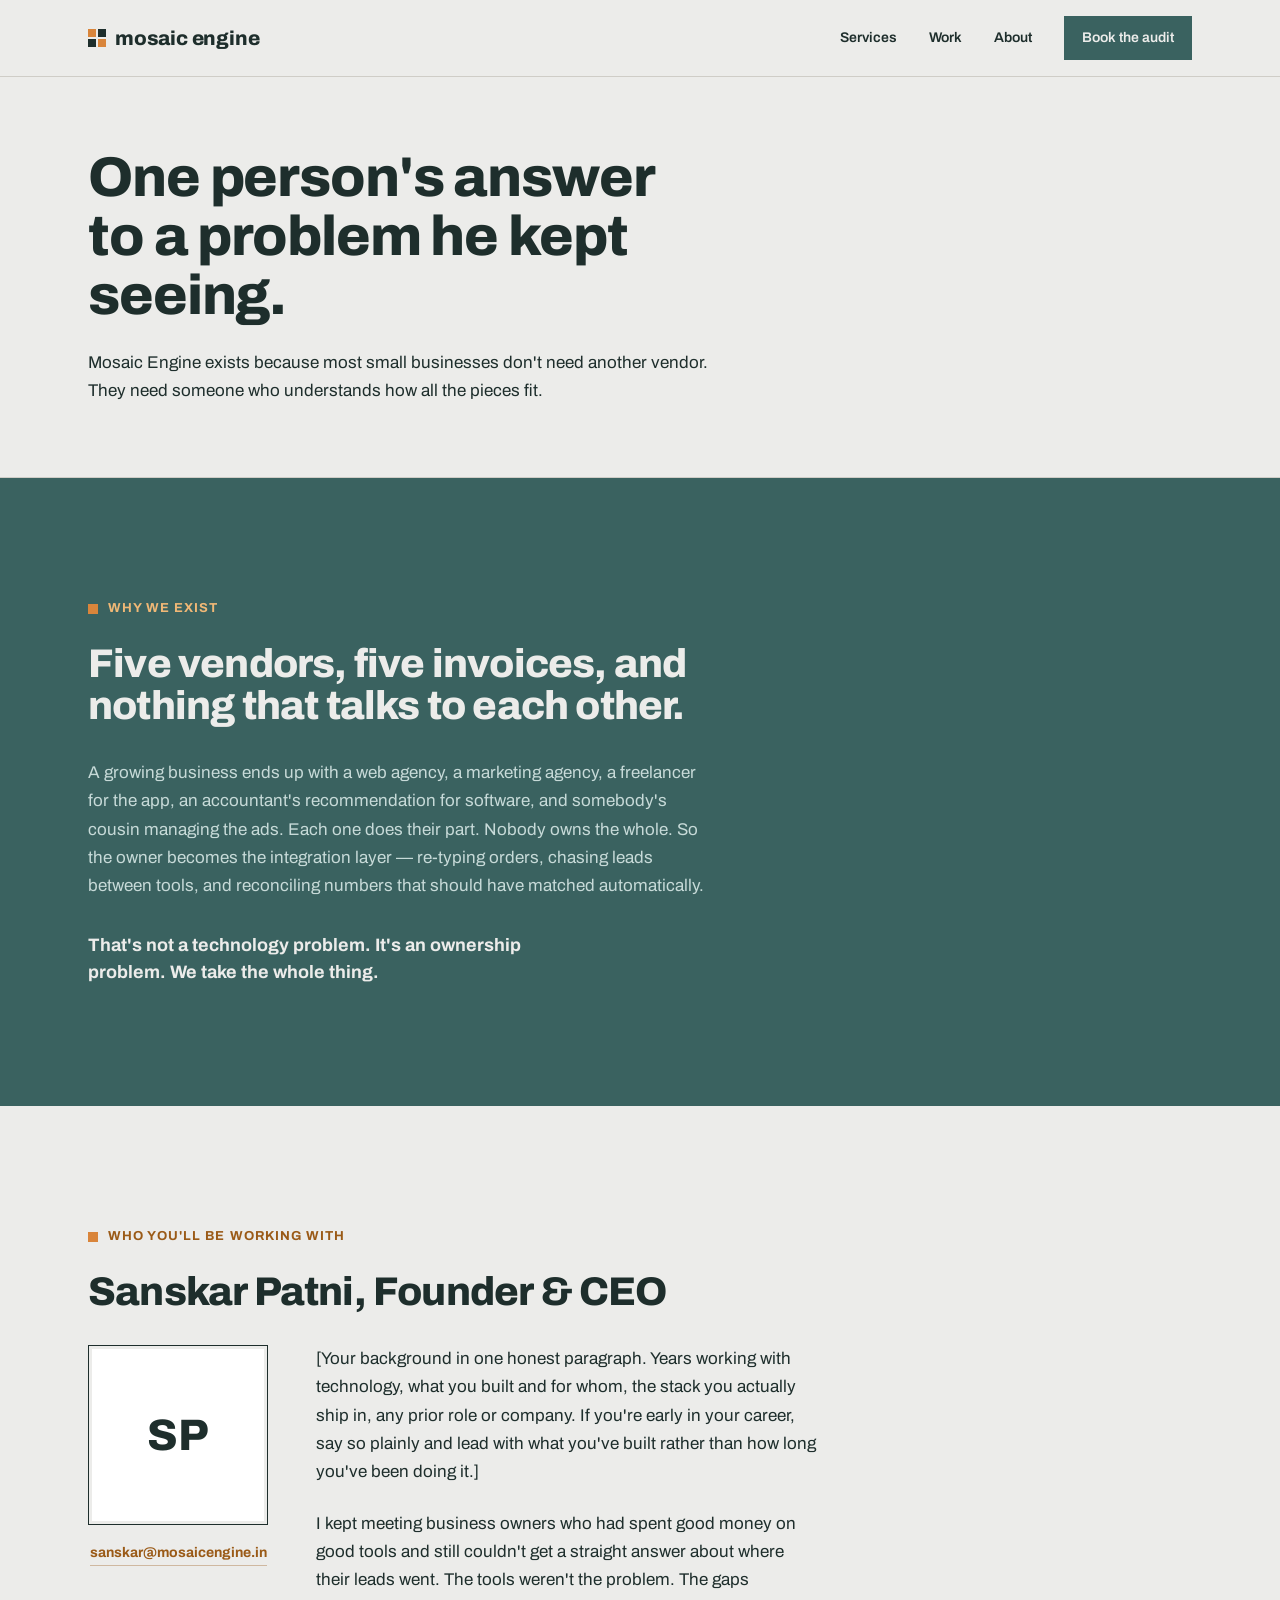
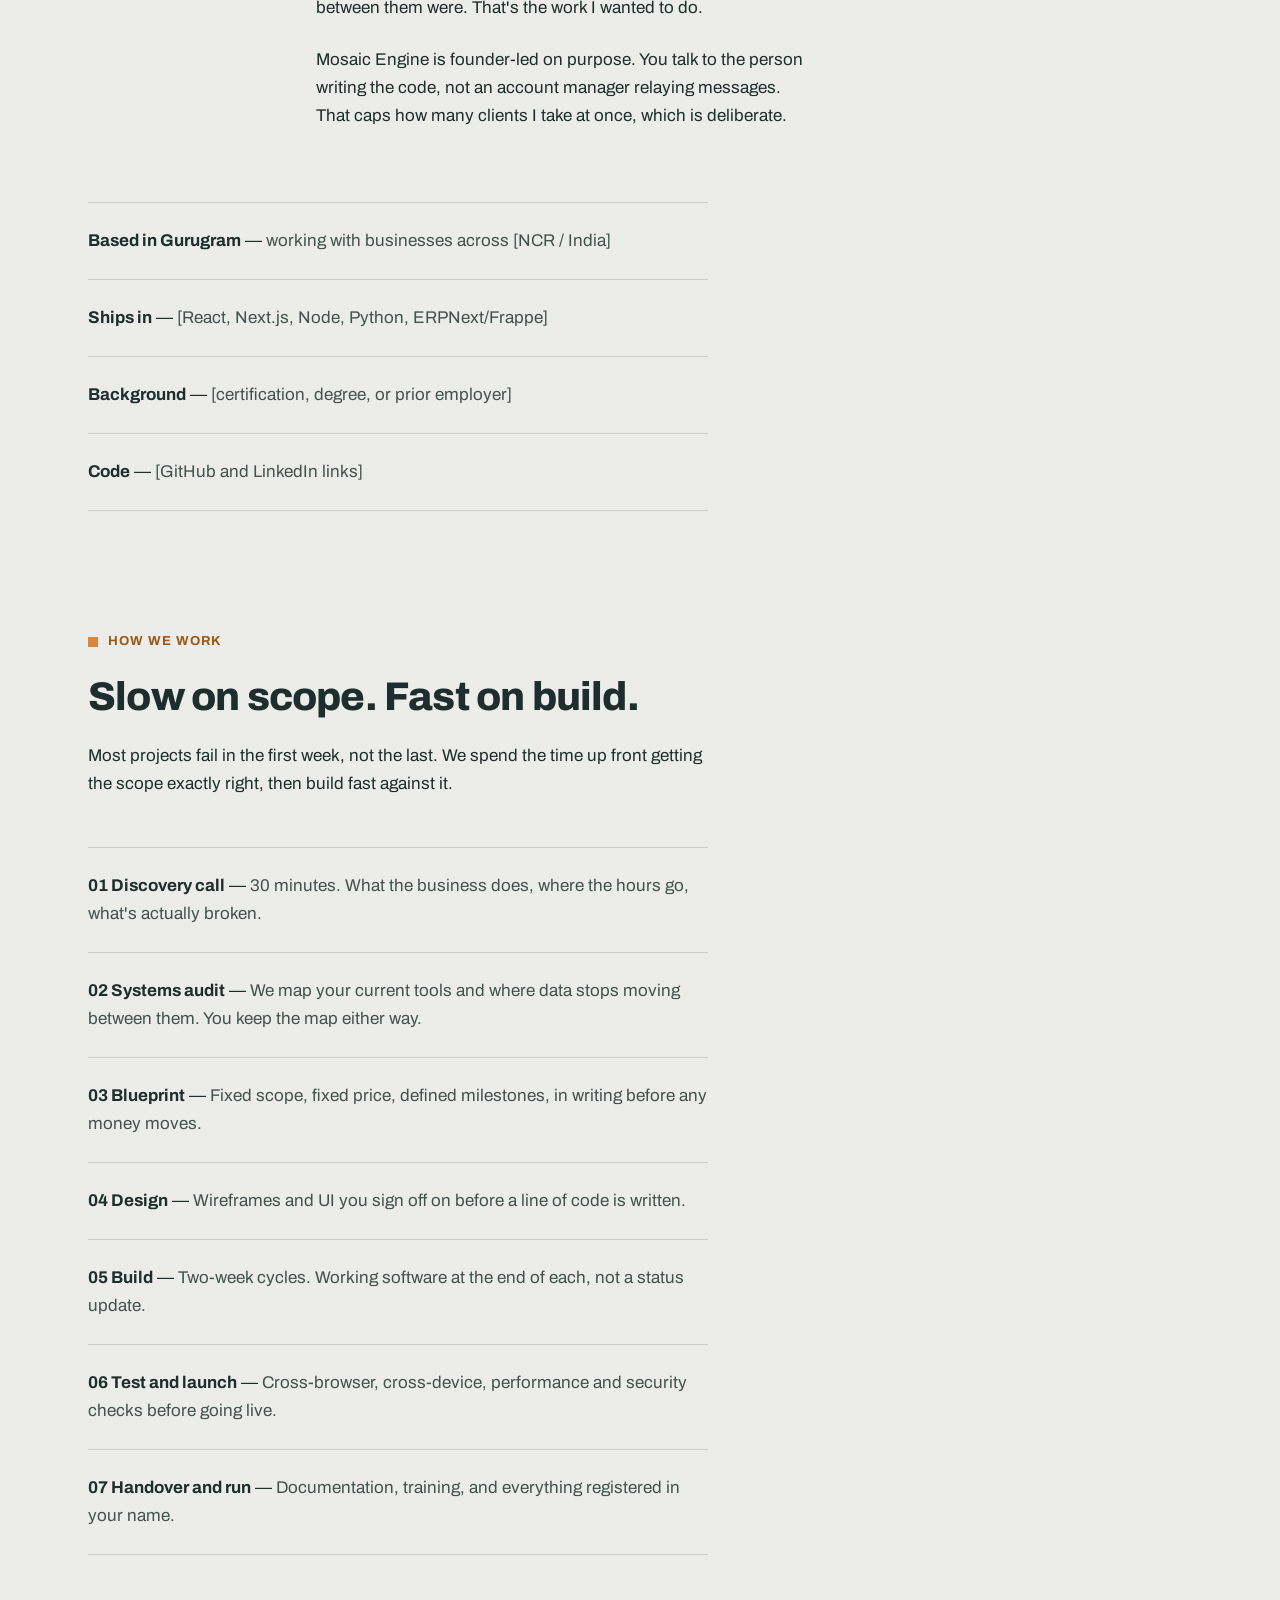
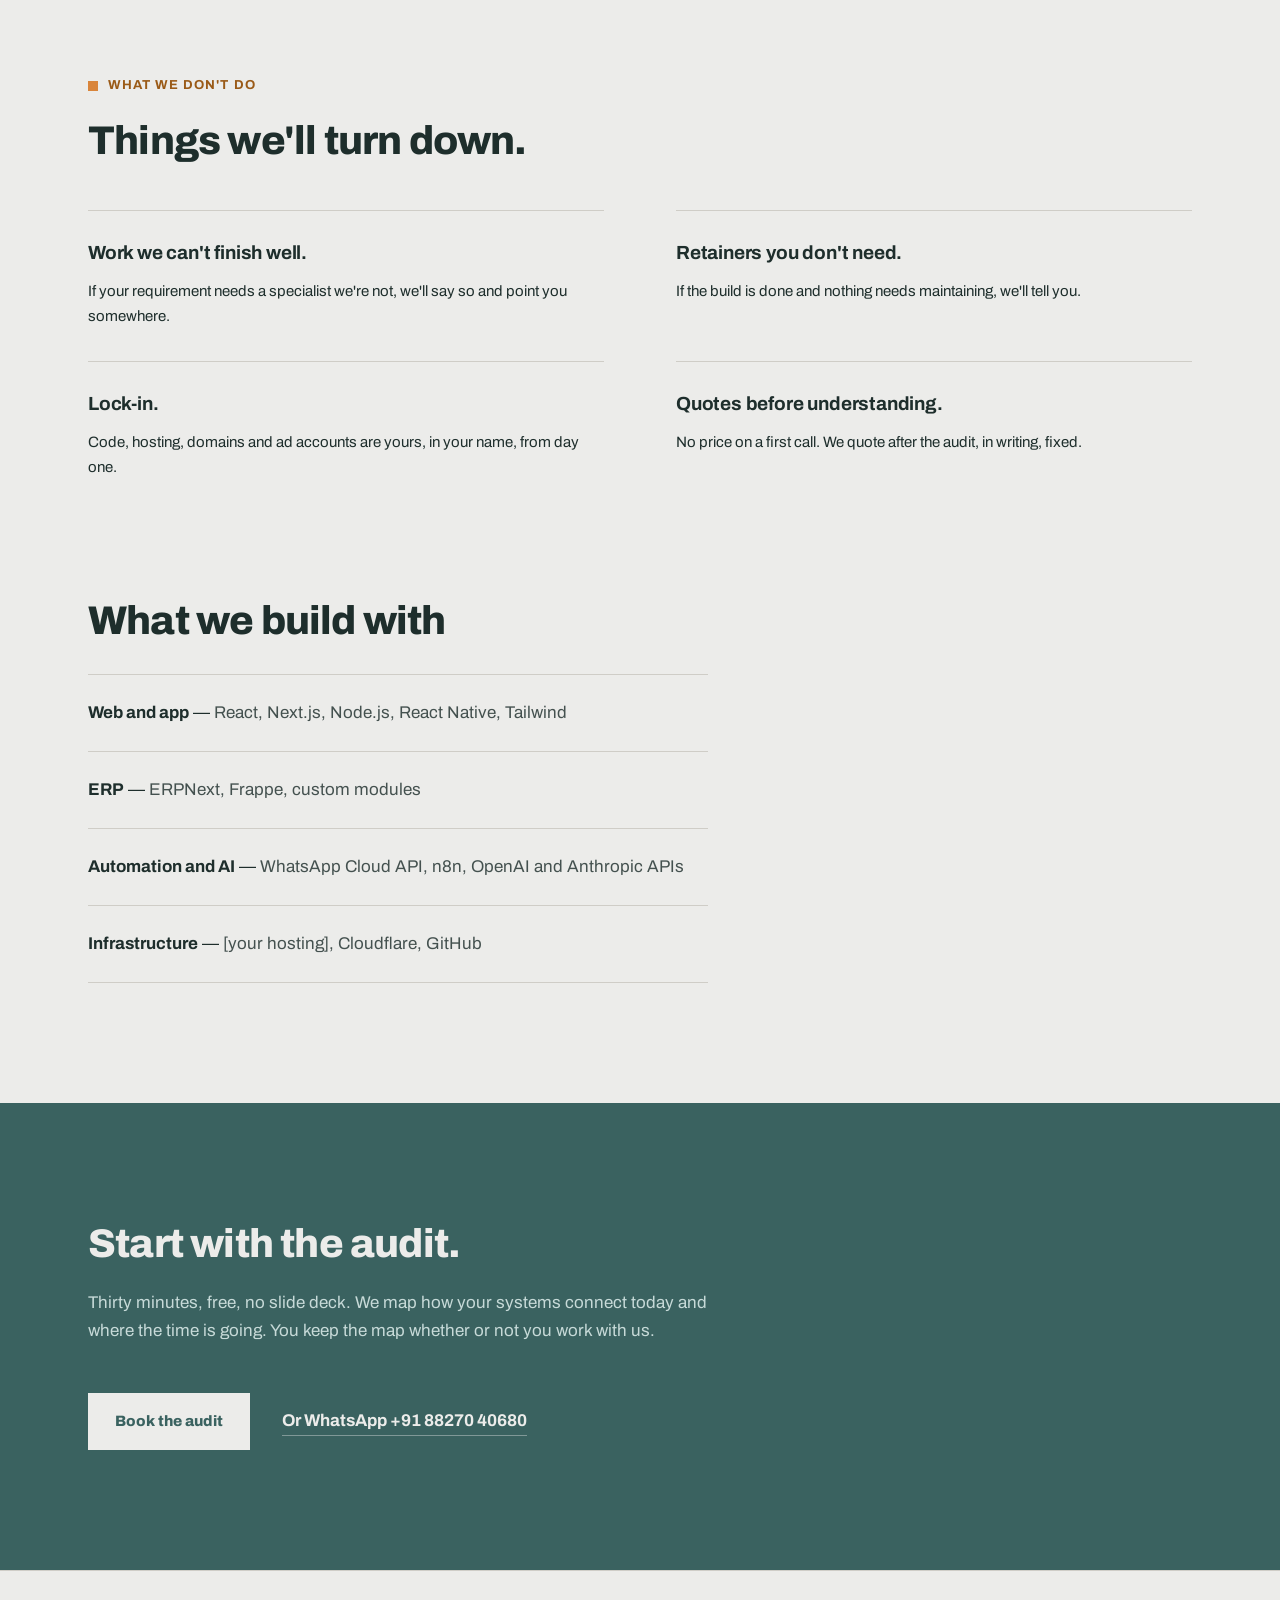
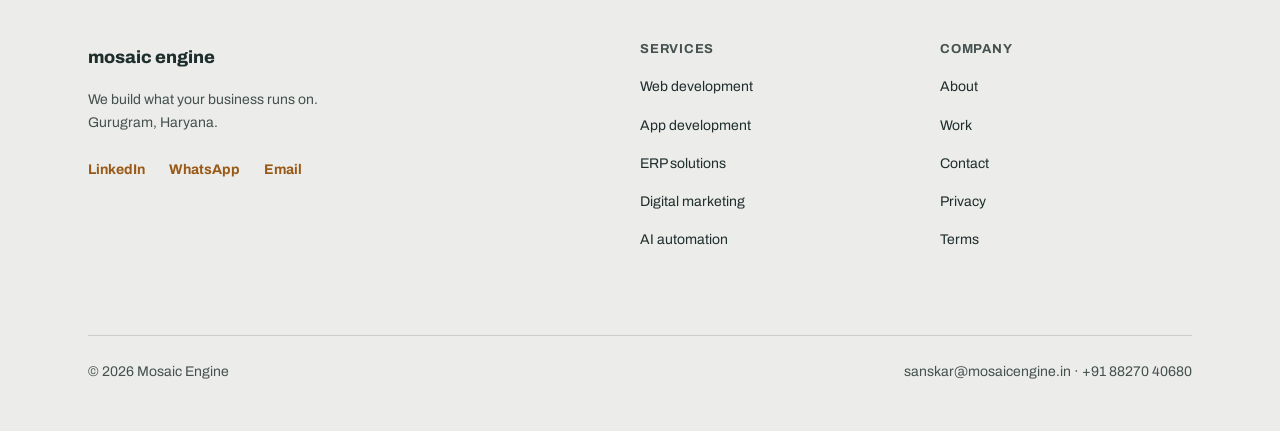
==== commit 2781164a: "Replace logo mark with the reference artifact's mosaic-tile icon The site had kept its original ring" ====
--- a/about.html
+++ b/about.html
@@ -12,14 +12,14 @@
 <link rel="icon" href="favicon.svg" type="image/svg+xml">
 <link rel="preconnect" href="https://fonts.googleapis.com">
 <link rel="preconnect" href="https://fonts.gstatic.com" crossorigin>
-<link rel="stylesheet" href="styles-evolve.css?v=4">
+<link rel="stylesheet" href="styles-evolve.css?v=5">
 <script>document.documentElement.classList.add('js')</script>
 </head>
 <body>
 <a class="skip" href="#main">Skip to content</a>
 <header class="site-head">
   <div class="wrap head-inner">
-    <a class="brand" href="index.html" aria-label="Mosaic Engine home"><svg viewBox="12 12 96 96" aria-hidden="true"><path d="M95.95 77.53 A40 40 0 1 1 95.95 42.47 L93.26 43.78 A5 5 0 0 0 84.27 48.16 L81.57 49.48 A24 24 0 1 0 81.57 70.52 L84.27 71.84 A5 5 0 0 1 93.26 76.22 Z" fill="#FFFFFF"/><path d="M95.95 77.53 A40 40 0 0 0 95.95 42.47 L93.26 43.78 A5 5 0 0 0 84.27 48.16 L81.57 49.48 A24 24 0 0 1 81.57 70.52 L84.27 71.84 A5 5 0 0 1 93.26 76.22 Z" fill="#A056FF"/></svg><span>mosaic engine</span></a>
+    <a class="brand" href="index.html" aria-label="Mosaic Engine home"><span class="brand-mark" aria-hidden="true"><i></i><i></i><i></i><i></i></span><span>mosaic engine</span></a>
     <button class="nav-toggle" type="button" aria-expanded="false" aria-controls="site-nav" aria-label="Toggle menu">
       <span></span><span></span><span></span>
     </button>
--- a/styles-evolve.css
+++ b/styles-evolve.css
@@ -212,8 +212,14 @@
   backdrop-filter: saturate(160%) blur(12px);
 }
 .head-inner { display: flex; align-items: center; justify-content: space-between; height: 76px; }
-.brand { display: flex; align-items: center; gap: 10px; text-decoration: none; color: var(--ink); }
-.brand svg { width: 30px; height: 30px; flex-shrink: 0; }
+.brand { display: flex; align-items: center; gap: 9px; text-decoration: none; color: var(--ink); }
+.brand-mark { display: inline-grid; grid-template-columns: 1fr 1fr; gap: 2px; width: 18px; height: 18px; flex-shrink: 0; }
+.brand-mark i { display: block; font-style: normal; }
+.brand-mark i:nth-child(1) { background: var(--cyan); }
+.brand-mark i:nth-child(2) { background: var(--ink); }
+.brand-mark i:nth-child(3) { background: var(--ink); }
+.brand-mark i:nth-child(4) { background: var(--cyan); animation: brand-blink 2.4s ease-in-out infinite; }
+@keyframes brand-blink { 0%, 100% { opacity: 1; } 50% { opacity: 0.25; } }
 .brand span {
   font-family: var(--font-sans);
   font-size: 1.25rem;
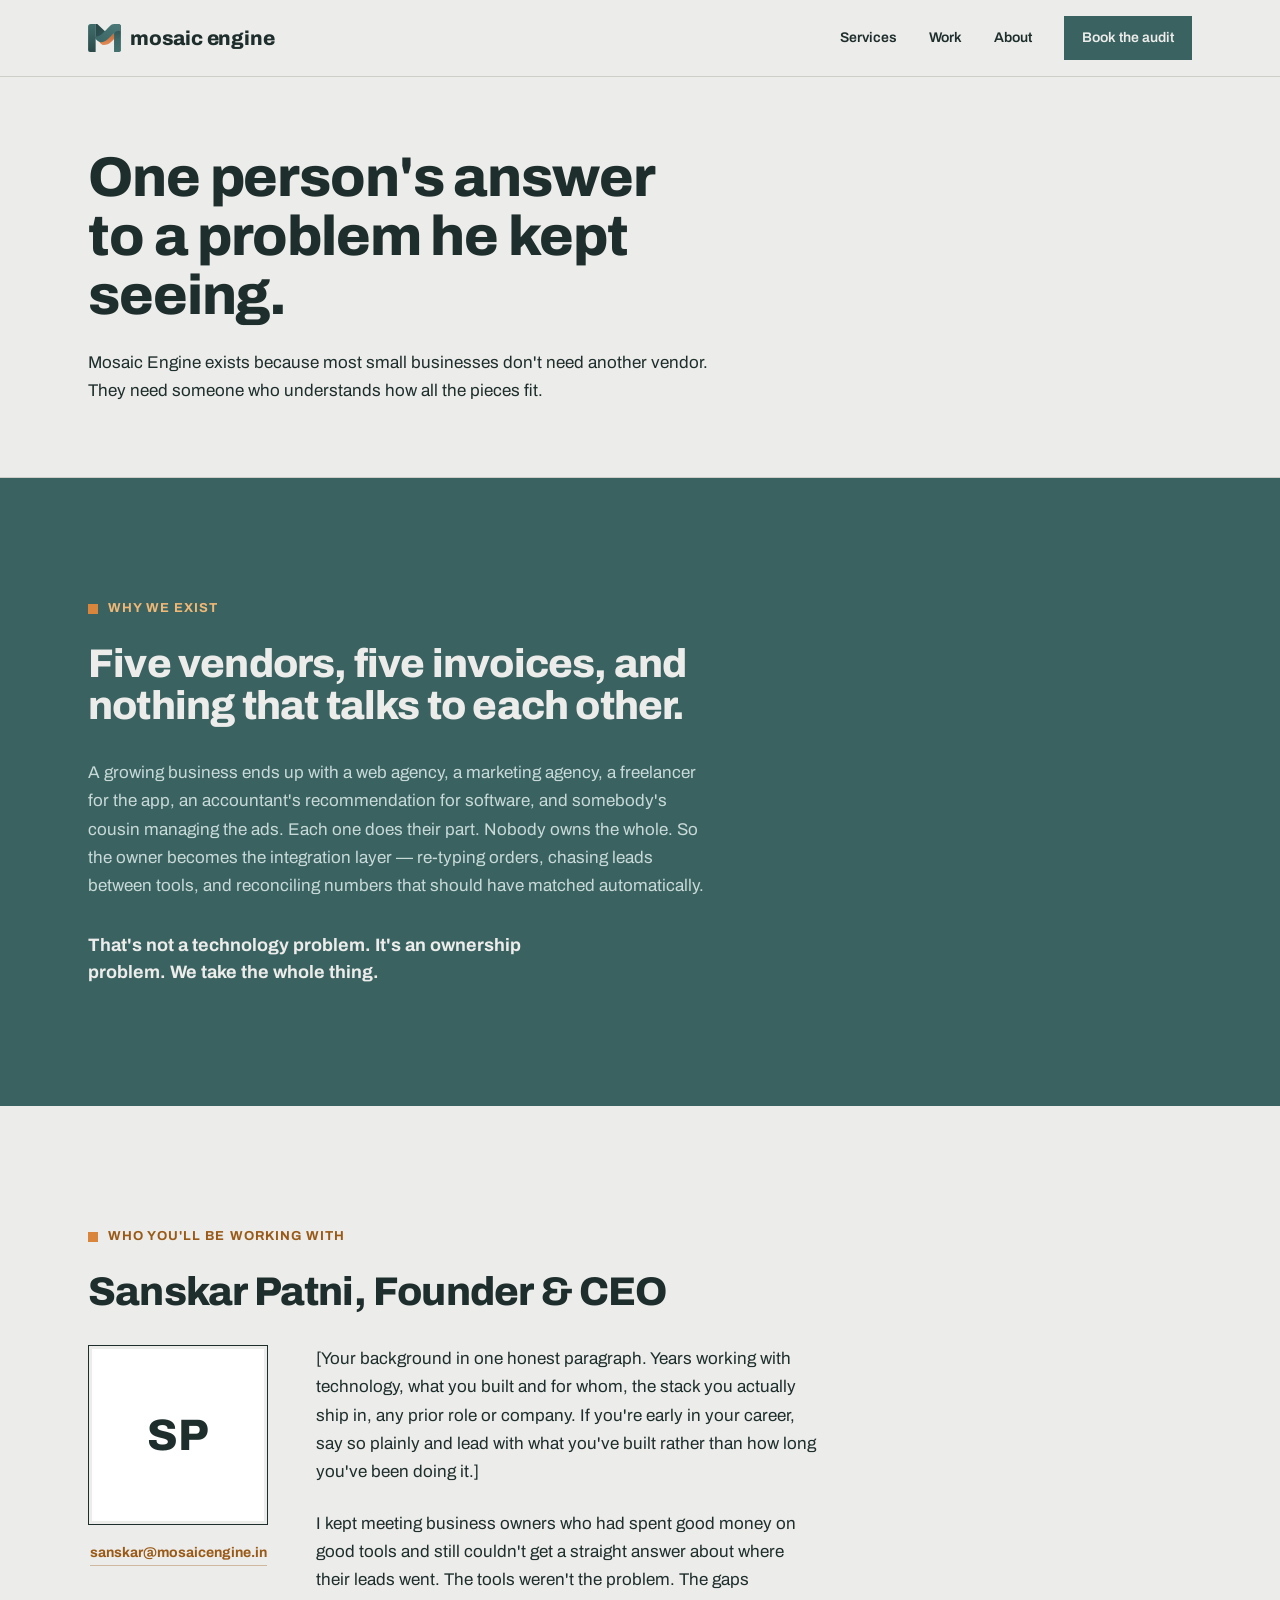
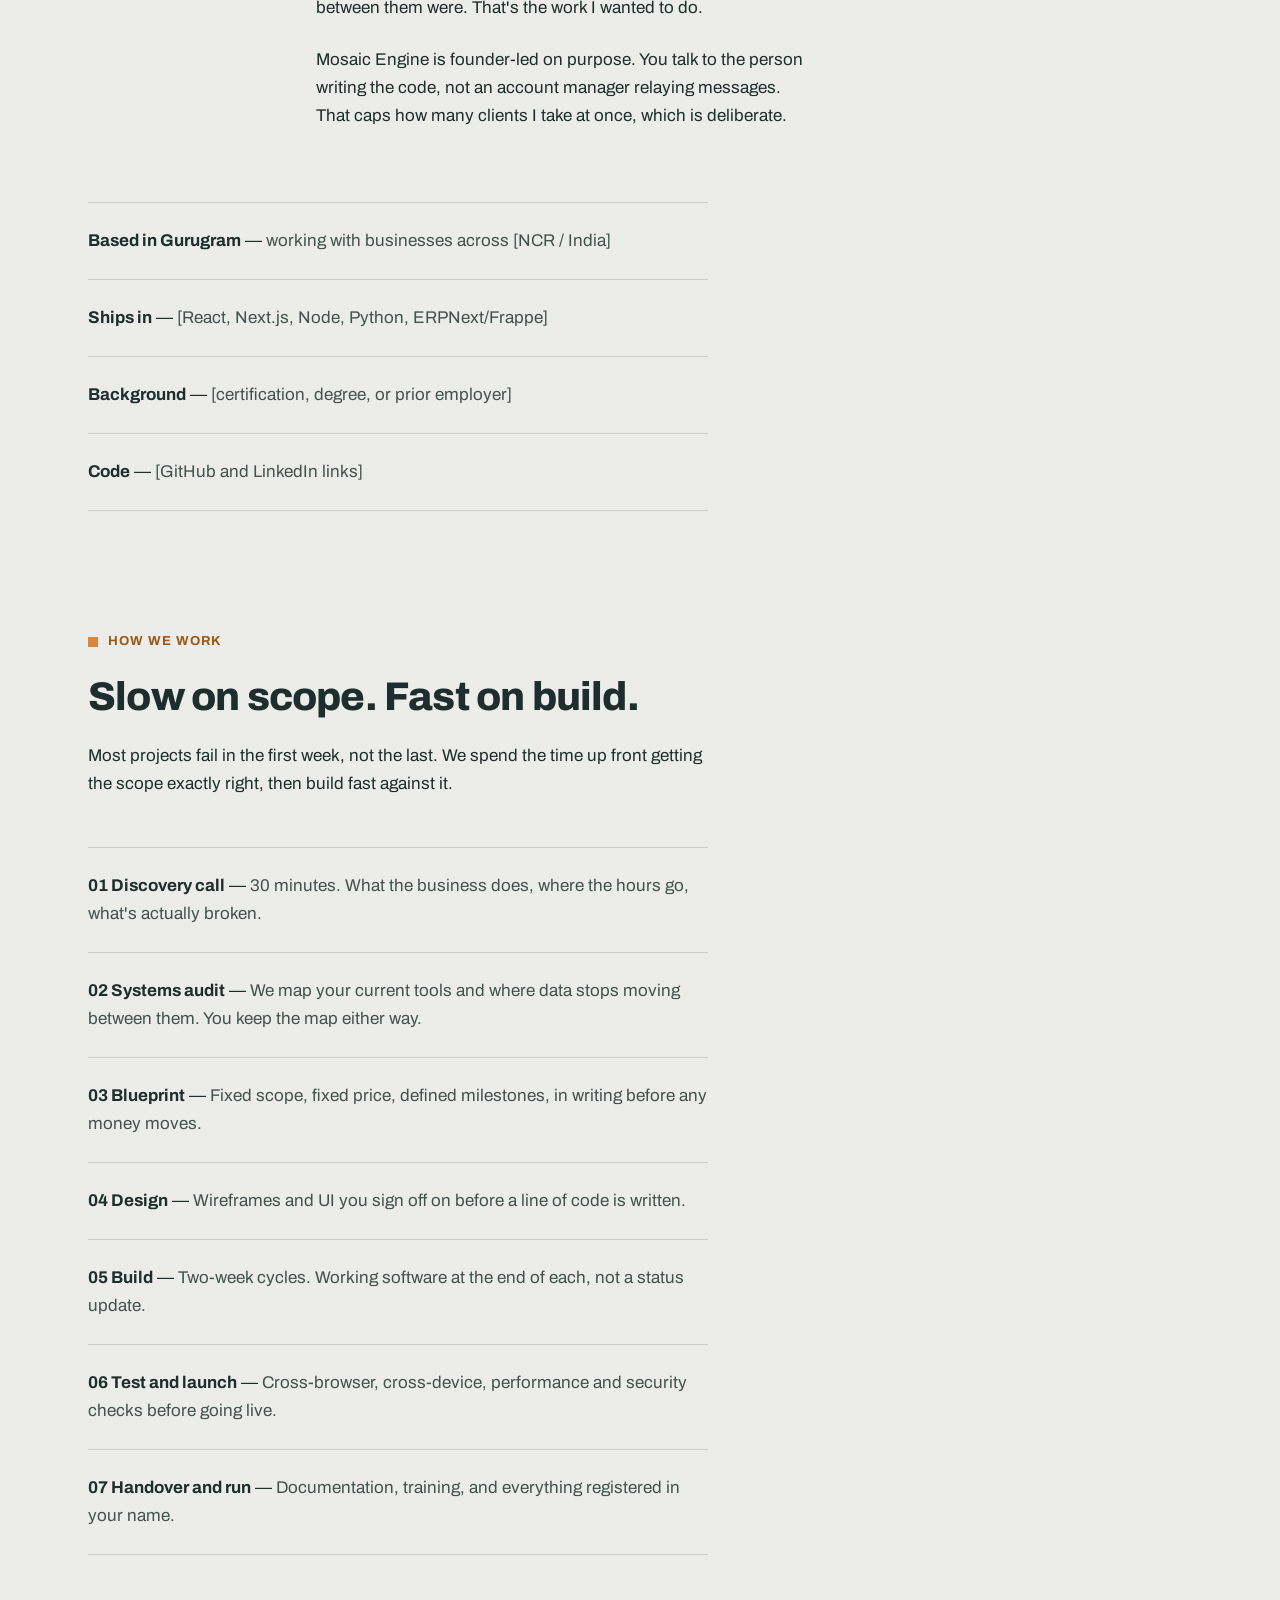
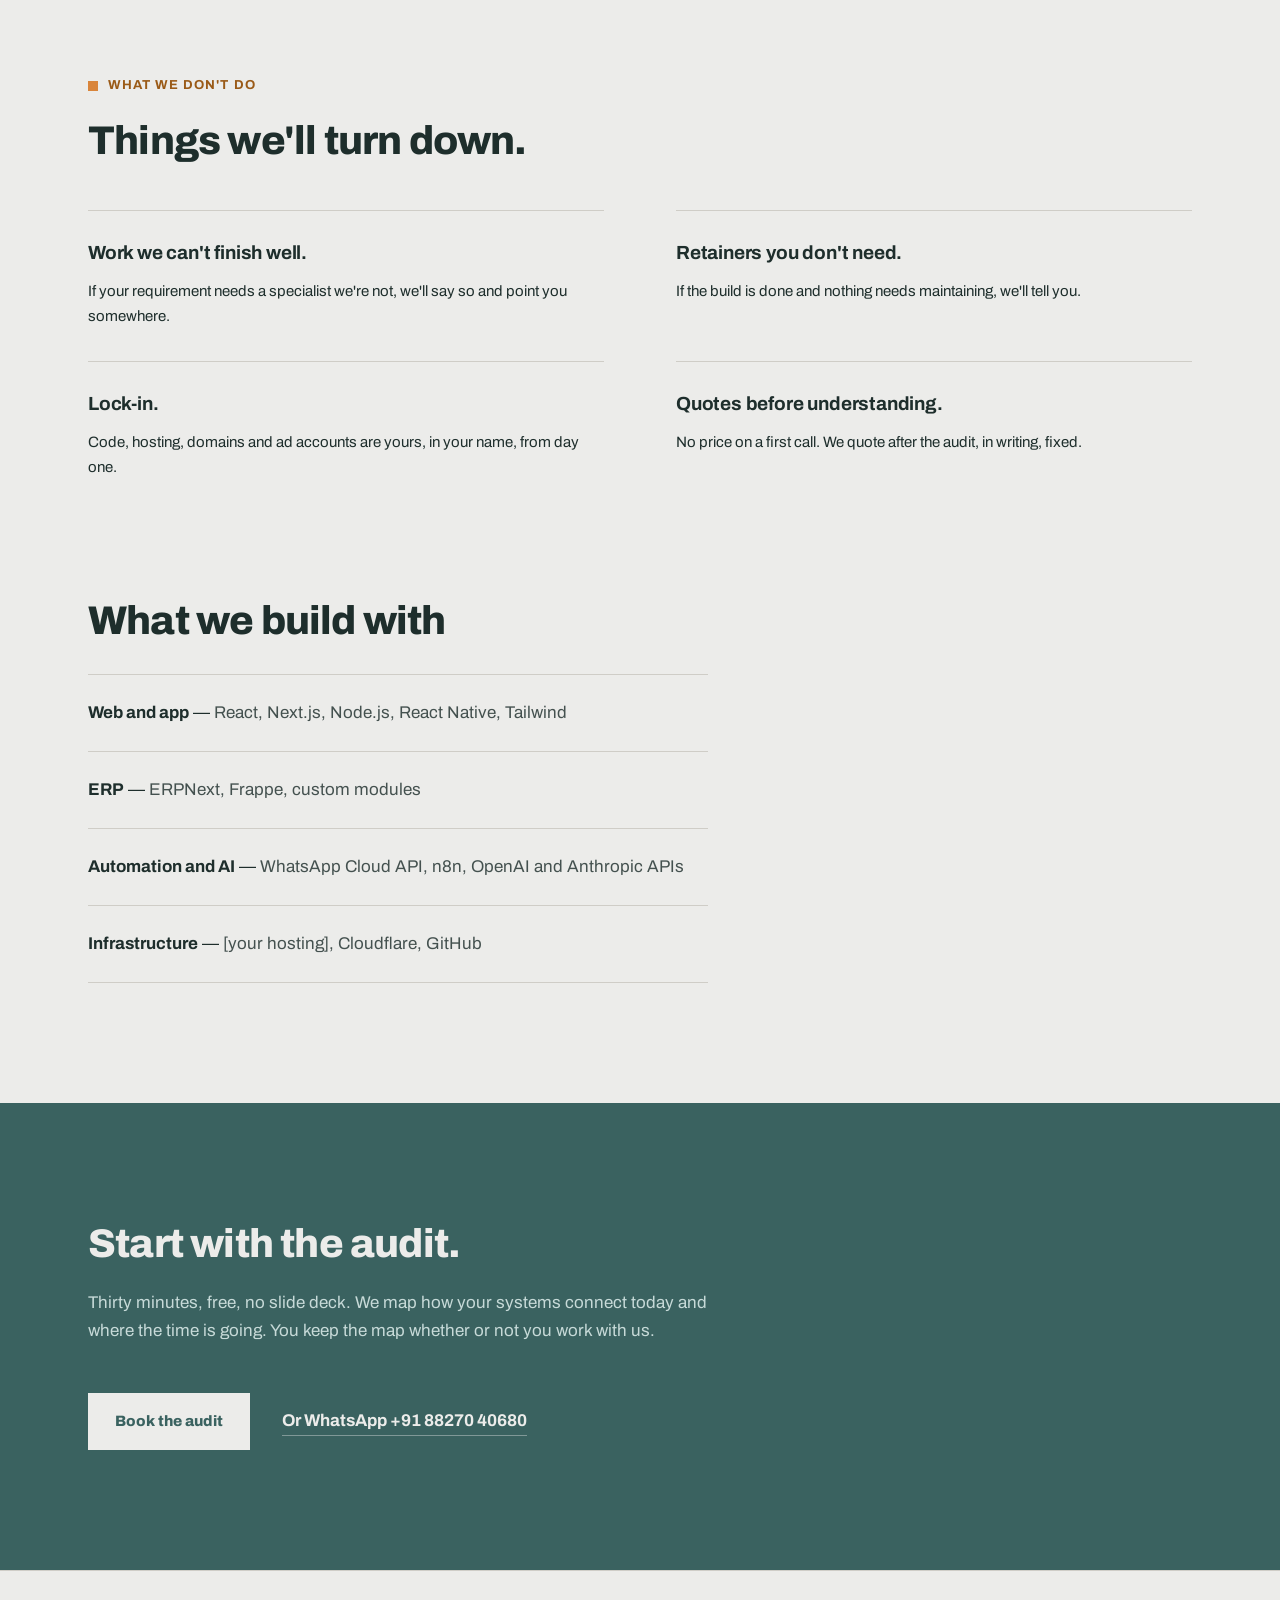
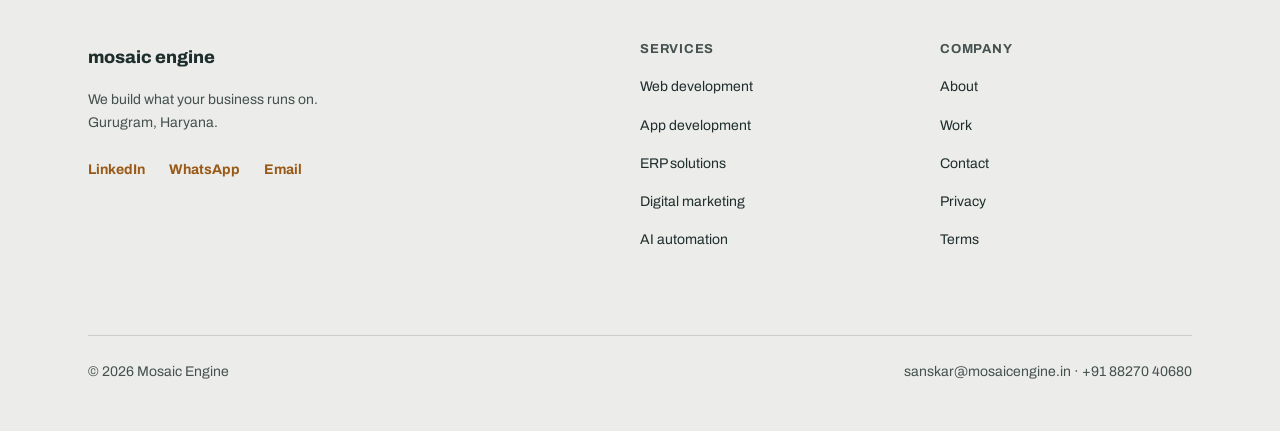
==== commit 21f9b962: "Apply new brand kit logo across the site Replace the placeholder CSS-drawn 4-square header mark and " ====
--- a/about.html
+++ b/about.html
@@ -10,16 +10,17 @@
 <meta property="og:description" content="Mosaic Engine is a founder-led studio in Gurugram building and connecting websites, apps, ERP, marketing and AI automation into one system.">
 <meta property="og:type" content="website">
 <link rel="icon" href="favicon.svg" type="image/svg+xml">
+<link rel="apple-touch-icon" href="apple-touch-icon.png">
 <link rel="preconnect" href="https://fonts.googleapis.com">
 <link rel="preconnect" href="https://fonts.gstatic.com" crossorigin>
-<link rel="stylesheet" href="styles-evolve.css?v=5">
+<link rel="stylesheet" href="styles-evolve.css?v=9">
 <script>document.documentElement.classList.add('js')</script>
 </head>
 <body>
 <a class="skip" href="#main">Skip to content</a>
 <header class="site-head">
   <div class="wrap head-inner">
-    <a class="brand" href="index.html" aria-label="Mosaic Engine home"><span class="brand-mark" aria-hidden="true"><i></i><i></i><i></i><i></i></span><span>mosaic engine</span></a>
+    <a class="brand" href="index.html" aria-label="Mosaic Engine home"><img class="brand-mark" src="brand-icon.svg" alt="" width="33" height="28"><span>mosaic engine</span></a>
     <button class="nav-toggle" type="button" aria-expanded="false" aria-controls="site-nav" aria-label="Toggle menu">
       <span></span><span></span><span></span>
     </button>
--- a/styles-evolve.css
+++ b/styles-evolve.css
@@ -213,13 +213,7 @@
 }
 .head-inner { display: flex; align-items: center; justify-content: space-between; height: 76px; }
 .brand { display: flex; align-items: center; gap: 9px; text-decoration: none; color: var(--ink); }
-.brand-mark { display: inline-grid; grid-template-columns: 1fr 1fr; gap: 2px; width: 18px; height: 18px; flex-shrink: 0; }
-.brand-mark i { display: block; font-style: normal; }
-.brand-mark i:nth-child(1) { background: var(--cyan); }
-.brand-mark i:nth-child(2) { background: var(--ink); }
-.brand-mark i:nth-child(3) { background: var(--ink); }
-.brand-mark i:nth-child(4) { background: var(--cyan); animation: brand-blink 2.4s ease-in-out infinite; }
-@keyframes brand-blink { 0%, 100% { opacity: 1; } 50% { opacity: 0.25; } }
+.brand-mark { display: block; width: 33px; height: 28px; flex-shrink: 0; }
 .brand span {
   font-family: var(--font-sans);
   font-size: 1.25rem;
@@ -409,12 +403,14 @@
   border: 1px solid var(--grout);
   padding: 0;
   background: var(--surface);
+  min-width: 0;
 }
 .cards-3 .card .card-tag,
 .cards-3 .card h3,
 .cards-3 .card p { padding-left: var(--s-4); padding-right: var(--s-4); }
 .cards-3 .card h3 { margin-top: var(--s-3); }
-.cards-3 .card p { padding-bottom: var(--s-4); }
+.cards-3 .card p { padding-bottom: var(--s-2); }
+.cards-3 .card > .link { display: inline-block; margin: 0 var(--s-4) var(--s-4); font-size: 0.8125rem; }
 
 .card-tag {
   display: inline-block; font-family: var(--font-sans); font-size: 0.75rem; font-weight: 700;
@@ -430,6 +426,8 @@
   color: var(--slate); font-size: 0.8125rem; text-align: center; padding: var(--s-3);
 }
 .card-media svg { width: 28px; height: 28px; opacity: 0.5; }
+.card-media.has-img { padding: 0; border-bottom: 1px solid var(--grout); display: block; min-width: 0; }
+.card-media img { width: 100%; height: 100%; min-width: 0; object-fit: cover; object-position: top left; display: block; }
 
 /* --- process ----------------------------------------------------------- */
 
@@ -638,6 +636,12 @@
   opacity: 1;
   transform: perspective(1000px) translateY(0) rotateX(0deg);
 }
+
+/* a seam wrapping a tall card grid (e.g. 6 stacked demo-build cards on mobile) breaks the
+   perspective/rotateX reveal — the 3D tilt distorts its bounding box far past its real size,
+   which can trap the IntersectionObserver ratio below threshold and leave it permanently hidden. */
+.js .seam:has(.cards-3) { transform: translateY(16px); }
+.js .seam:has(.cards-3).in-view { transform: translateY(0); }
 
 .cards .card:nth-child(1), .steps .step:nth-child(1), .commitments li:nth-child(1) { transition-delay: 0ms; }
 .cards .card:nth-child(2), .steps .step:nth-child(2), .commitments li:nth-child(2) { transition-delay: 100ms; }
